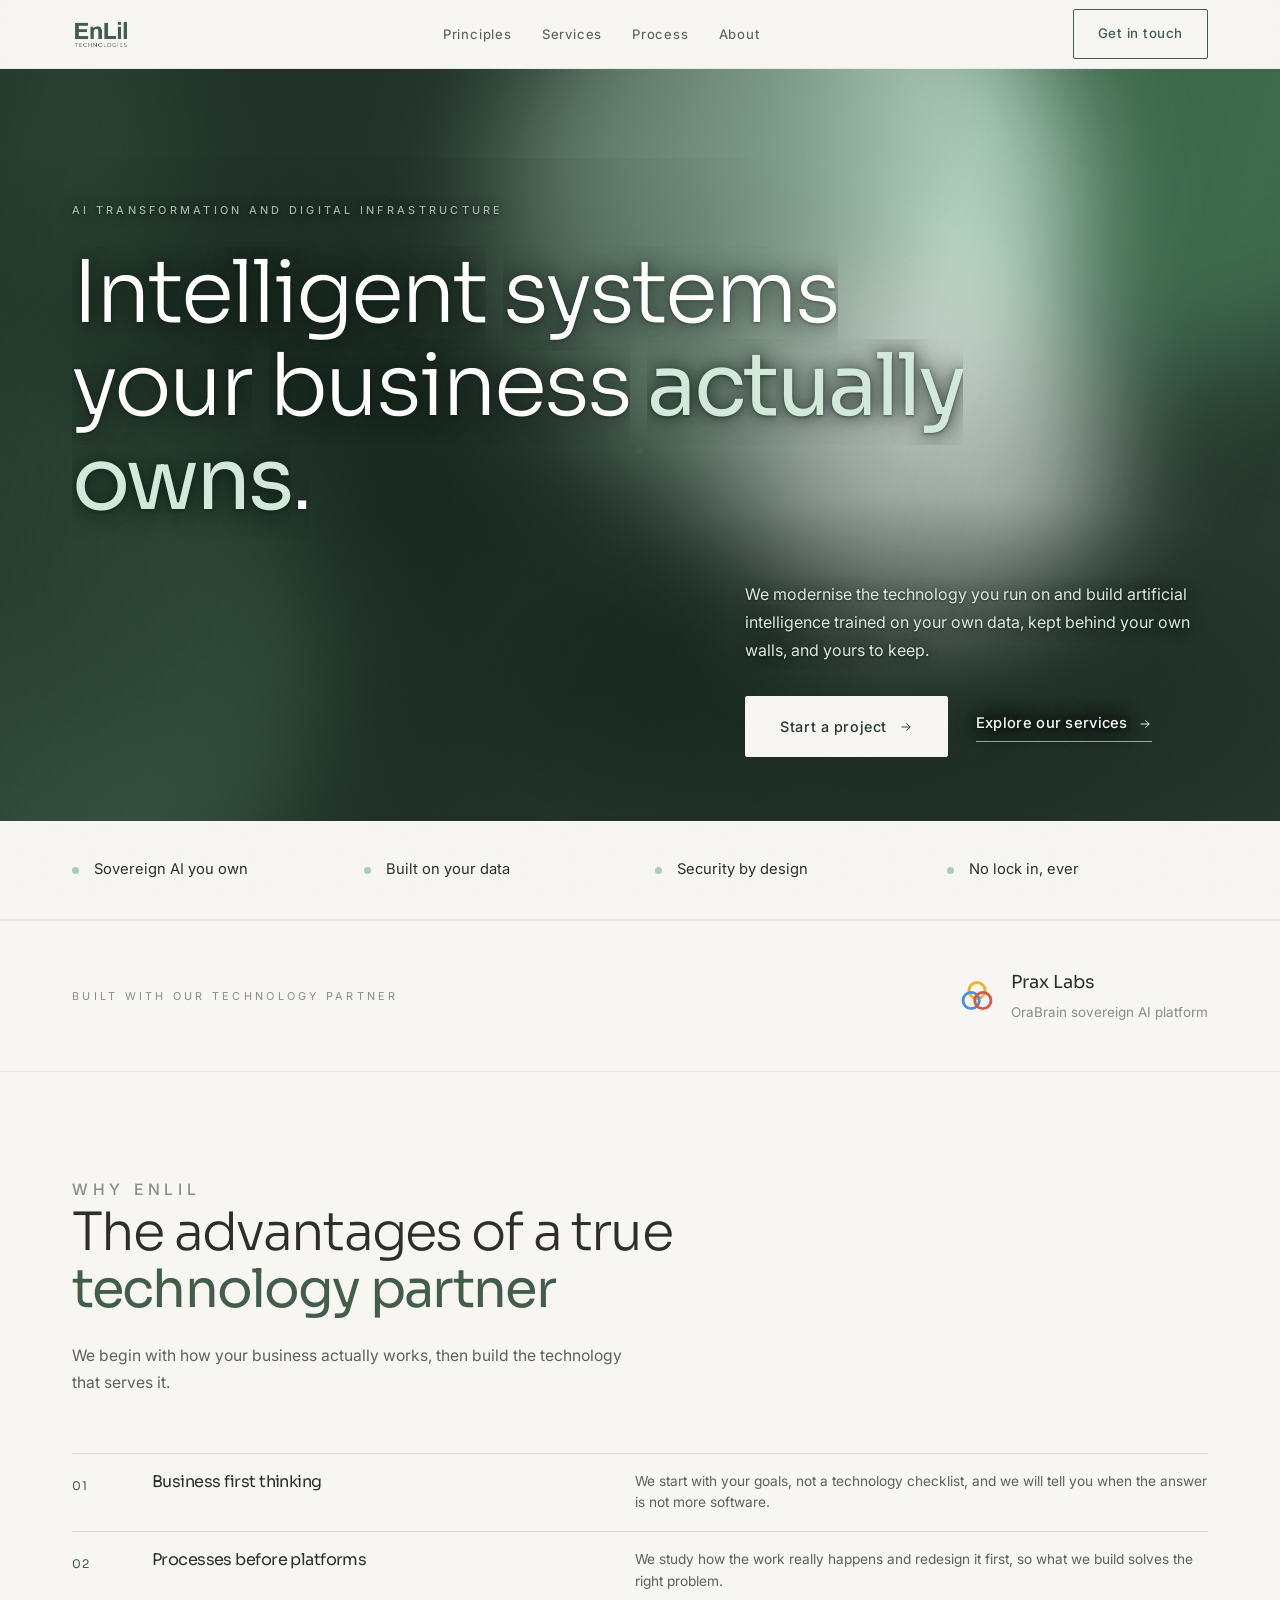
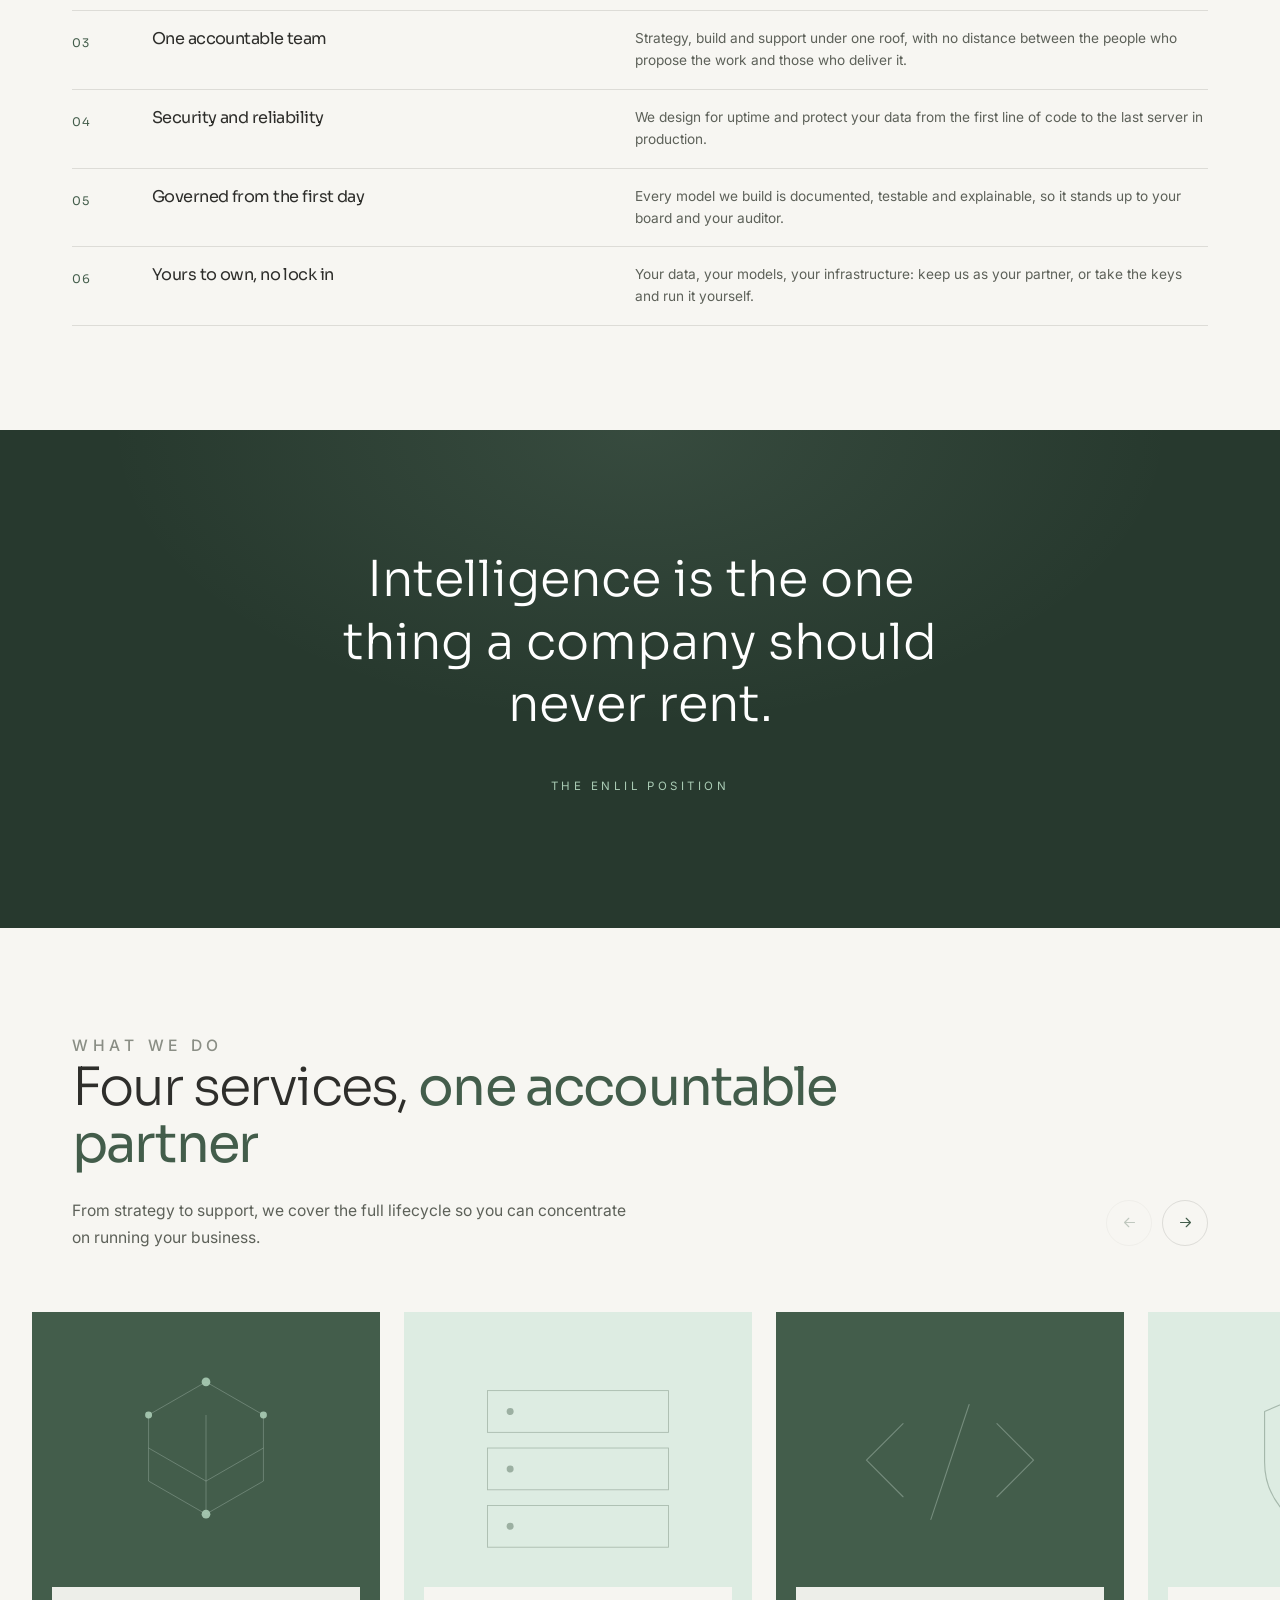
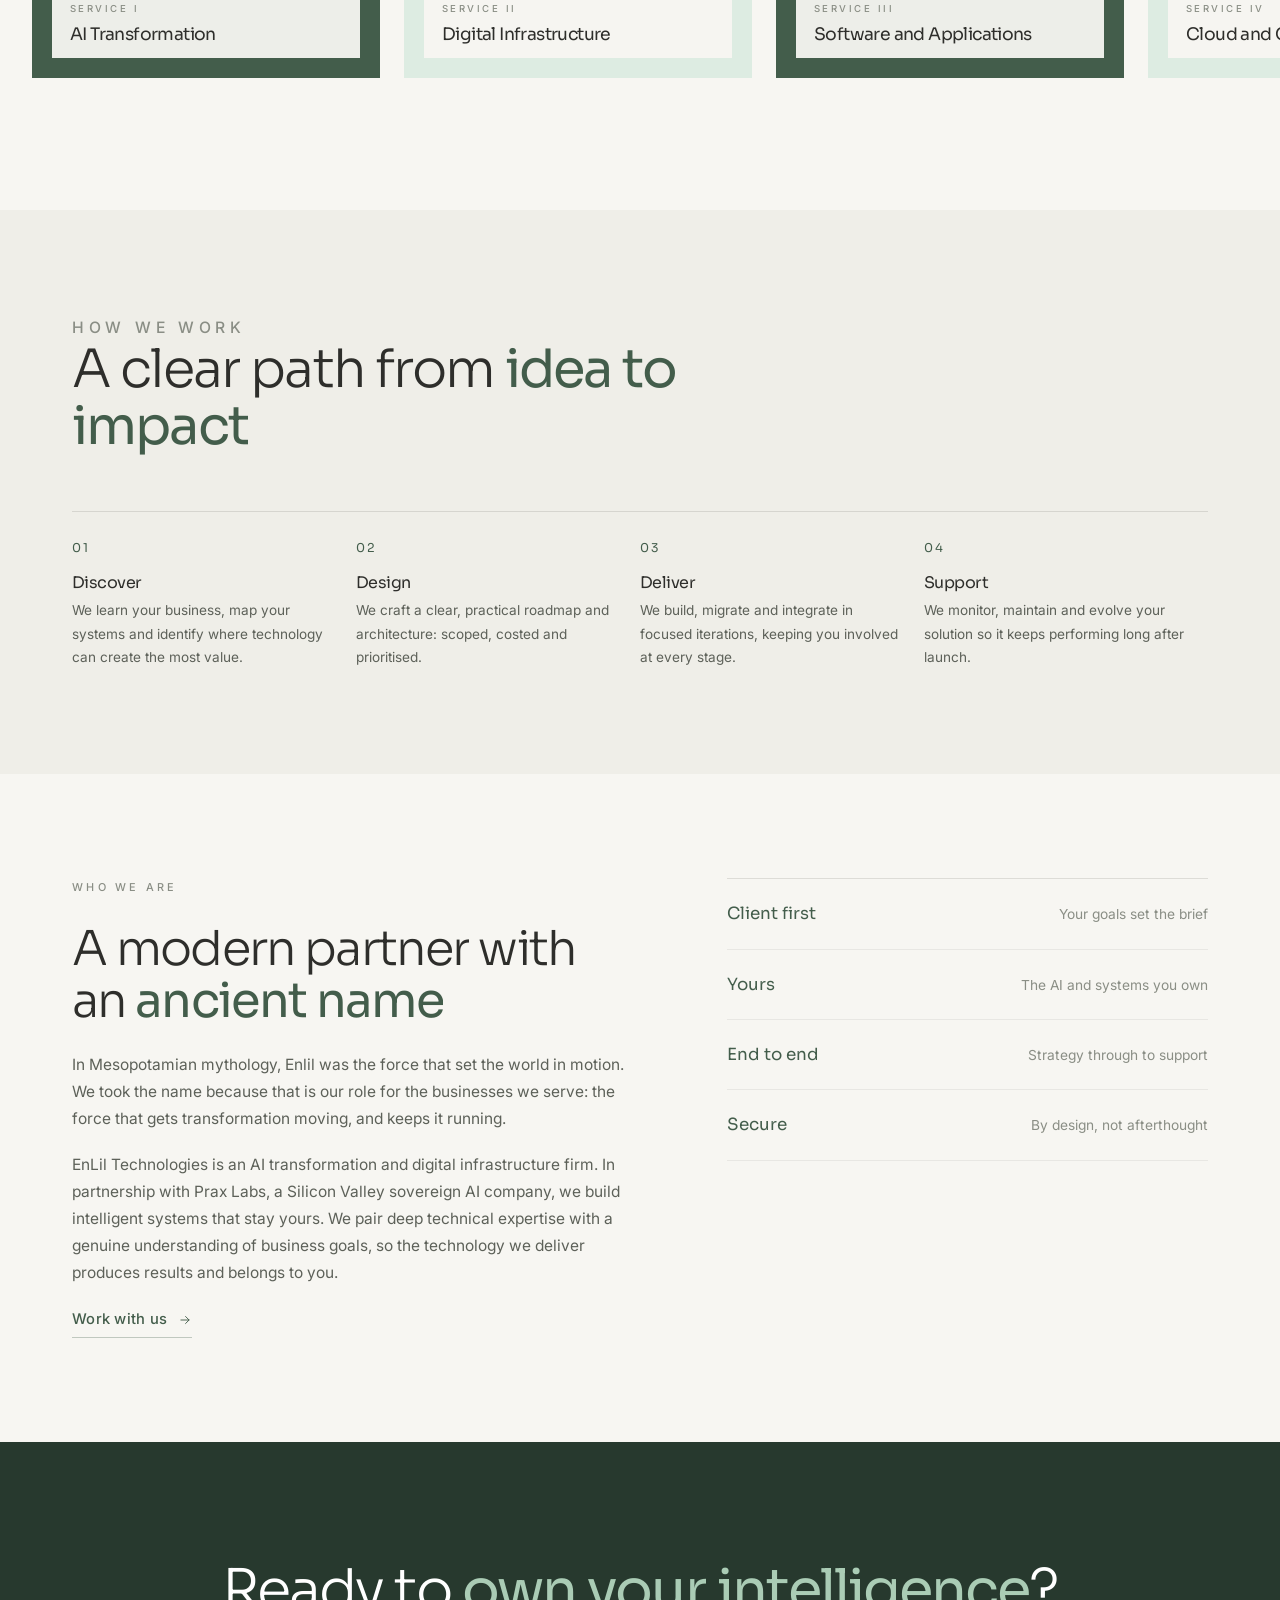
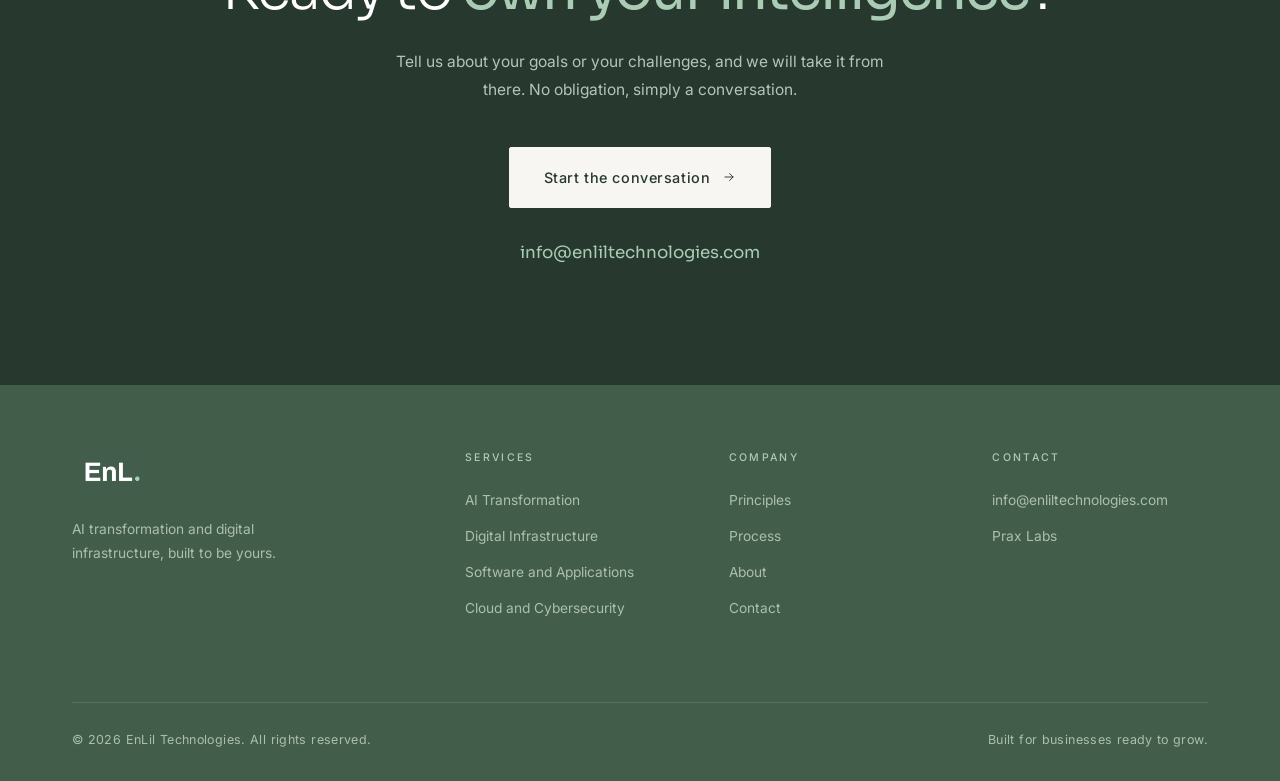
==== index.html @ 2002ba5b "Add contrast margin on the services link Co-Authored-By: Claude Opus 5 <noreply@anthropic.com>" ====
<!DOCTYPE html>
<html lang="en">
<head>
  <meta charset="UTF-8" />
  <meta name="viewport" content="width=device-width, initial-scale=1.0" />
  <title>EnLil Technologies · AI Transformation and Digital Infrastructure</title>
  <meta name="description" content="EnLil Technologies builds artificial intelligence that belongs to the business using it, trained on your own data and kept behind your own walls, together with the infrastructure and security beneath it. In partnership with Prax Labs." />
  <link rel="preconnect" href="https://fonts.googleapis.com" />
  <link rel="preconnect" href="https://fonts.gstatic.com" crossorigin />
  <link href="https://fonts.googleapis.com/css2?family=Sora:wght@200;300;400;500;600&family=Inter:wght@400;450;500&display=swap" rel="stylesheet" />
  <link rel="stylesheet" href="styles-v2.css?v=20261013o" />
  <link rel="icon" type="image/png" href="assets/favicon.png" />
</head>
<body>
<div class="progress" id="progress"></div>
<div class="cursor" id="cursor"></div>

<!-- ================= HEADER ================= -->
<header class="site-header" id="top">
  <div class="container nav-inner">
    <a href="#top" aria-label="EnLil Technologies home">
      <img class="brand-logo" src="assets/enlil-logo-primary.png" alt="EnLil Technologies" />
    </a>
    <nav class="main-nav" id="main-nav" aria-label="Primary">
      <a href="#principles">Principles</a>
      <a href="#services">Services</a>
      <a href="#process">Process</a>
      <a href="#about">About</a>
    </nav>
    <div class="nav-actions">
      <a href="#contact" class="btn btn-outline">Get in touch</a>
      <button class="nav-toggle" id="nav-toggle" aria-label="Toggle menu" aria-expanded="false">
        <span></span><span></span><span></span>
      </button>
    </div>
  </div>
</header>

<!-- ================= HERO ================= -->
<section class="hero">
  <div class="hero-canvas" aria-hidden="true"><i class="b1"></i><i class="b2"></i><i class="b3"></i><i class="b4"></i><i class="b5"></i></div>
  <div class="container">
    <p class="eyebrow reveal">AI Transformation and Digital Infrastructure</p>
    <h1 class="split">Intelligent systems your business <em>actually owns</em>.</h1>

    <div class="hero-grid reveal">
      <div></div>
      <div>
        <p class="hero-lead">
          We modernise the technology you run on and build artificial intelligence trained on your own
          data, kept behind your own walls, and yours to keep.
        </p>
        <div class="hero-actions">
          <a href="#contact" class="btn">
            Start a project
            <svg viewBox="0 0 24 24" fill="none" stroke="currentColor" stroke-width="1.6" stroke-linecap="round" stroke-linejoin="round"><path d="M5 12h14M13 6l6 6-6 6"/></svg>
          </a>
          <a href="#services" class="link">
            Explore our services
            <svg viewBox="0 0 24 24" fill="none" stroke="currentColor" stroke-width="1.6" stroke-linecap="round" stroke-linejoin="round"><path d="M5 12h14M13 6l6 6-6 6"/></svg>
          </a>
        </div>
      </div>
    </div>

  </div>
</section>

<section class="marks">
  <div class="container">
    <div class="marks-row reveal">
      <span>Sovereign AI you own</span>
      <span>Built on your data</span>
      <span>Security by design</span>
      <span>No lock in, ever</span>
    </div>
  </div>
</section>

<!-- ================= PARTNER ================= -->
<section class="partner-line">
  <div class="container">
    <span class="label">Built with our technology partner</span>
    <a class="partner-mark" href="https://prax-labs.com/" target="_blank" rel="noopener">
      <svg viewBox="0 0 40 40" fill="none" width="36" height="36" aria-hidden="true">
        <circle cx="20" cy="14" r="9" stroke="#f0b429" stroke-width="3.2"/>
        <circle cx="13.5" cy="25" r="9" stroke="#4a90e2" stroke-width="3.2"/>
        <circle cx="26.5" cy="25" r="9" stroke="#d65a4a" stroke-width="3.2"/>
      </svg>
      <span>
        <span class="name">Prax Labs</span><br />
        <span class="sub">OraBrain sovereign AI platform</span>
      </span>
    </a>
  </div>
</section>

<!-- ================= PRINCIPLES ================= -->
<section class="section" id="principles">
  <div class="container">
    <div class="section-head reveal">
      <p class="eyebrow">Why EnLil</p>
      <h2 class="split">The advantages of a true <em>technology partner</em></h2>
      <p>We begin with how your business actually works, then build the technology that serves it.</p>
    </div>

    <div class="ed-item reveal">
      <span class="ed-num">01</span>
      <h3>Business first thinking</h3>
      <p>We start with your goals, not a technology checklist, and we will tell you when the answer is not more software.</p>
    </div>
    <div class="ed-item reveal">
      <span class="ed-num">02</span>
      <h3>Processes before platforms</h3>
      <p>We study how the work really happens and redesign it first, so what we build solves the right problem.</p>
    </div>
    <div class="ed-item reveal">
      <span class="ed-num">03</span>
      <h3>One accountable team</h3>
      <p>Strategy, build and support under one roof, with no distance between the people who propose the work and those who deliver it.</p>
    </div>
    <div class="ed-item reveal">
      <span class="ed-num">04</span>
      <h3>Security and reliability</h3>
      <p>We design for uptime and protect your data from the first line of code to the last server in production.</p>
    </div>
    <div class="ed-item reveal">
      <span class="ed-num">05</span>
      <h3>Governed from the first day</h3>
      <p>Every model we build is documented, testable and explainable, so it stands up to your board and your auditor.</p>
    </div>
    <div class="ed-item reveal">
      <span class="ed-num">06</span>
      <h3>Yours to own, no lock in</h3>
      <p>Your data, your models, your infrastructure: keep us as your partner, or take the keys and run it yourself.</p>
    </div>
  </div>
</section>

<!-- ================= BAND ================= -->
<section class="band">
  <div class="container">
    <blockquote class="reveal split">Intelligence is the one thing a company should never rent.</blockquote>
    <p class="attrib reveal">The EnLil position</p>
  </div>
</section>

<!-- ================= SERVICES ================= -->
<section class="section" id="services">
  <div class="container">
    <div class="section-head svc-head reveal">
      <div>
        <p class="eyebrow">What we do</p>
        <h2 class="split">Four services, <em>one accountable partner</em></h2>
        <p>From strategy to support, we cover the full lifecycle so you can concentrate on running your business.</p>
      </div>
      <div class="rail-nav">
        <button class="rail-btn" id="railPrev" aria-label="Previous service">
          <svg viewBox="0 0 24 24" fill="none" stroke="currentColor" stroke-width="1.6" stroke-linecap="round" stroke-linejoin="round"><path d="M19 12H5M11 6l-6 6 6 6"/></svg>
        </button>
        <button class="rail-btn" id="railNext" aria-label="Next service">
          <svg viewBox="0 0 24 24" fill="none" stroke="currentColor" stroke-width="1.6" stroke-linecap="round" stroke-linejoin="round"><path d="M5 12h14M13 6l6 6-6 6"/></svg>
        </button>
      </div>
    </div>
  </div>

  <div class="svc-rail-wrap">
    <div class="svc-rail" id="svcRail">
      <article class="svc">
        <div class="svc-art"><svg viewBox="0 0 400 560" preserveAspectRatio="xMidYMid slice" aria-hidden="true">
            <g fill="none" stroke="rgba(221,236,226,0.3)" stroke-width="1">
              <path d="M200 150l66 38v76l-66 38-66-38v-76z"/><path d="M200 188v114M134 226l66 38 66-38"/>
            </g>
            <g fill="rgba(170,204,181,0.9)"><circle cx="200" cy="150" r="5"/><circle cx="266" cy="188" r="4"/>
            <circle cx="134" cy="188" r="4"/><circle cx="200" cy="302" r="5"/></g>
          </svg></div>
        <div class="svc-panel">
          <span class="svc-label">Service I</span>
          <h3>AI Transformation</h3>
          <div class="svc-more">
            <div>
              <p>A model trained on your own data, running under your control, that you own rather than rent.</p>
              <ul class="ticks">
            <li><svg viewBox="0 0 24 24" fill="none" stroke="currentColor" stroke-width="2.2" stroke-linecap="round" stroke-linejoin="round"><path d="M20 6L9 17l-5-5"/></svg> Sovereign AI trained on your own data</li>
            <li><svg viewBox="0 0 24 24" fill="none" stroke="currentColor" stroke-width="2.2" stroke-linecap="round" stroke-linejoin="round"><path d="M20 6L9 17l-5-5"/></svg> Intelligent automation and decision support</li>
            <li><svg viewBox="0 0 24 24" fill="none" stroke="currentColor" stroke-width="2.2" stroke-linecap="round" stroke-linejoin="round"><path d="M20 6L9 17l-5-5"/></svg> AI strategy and readiness assessment</li>
            <li><svg viewBox="0 0 24 24" fill="none" stroke="currentColor" stroke-width="2.2" stroke-linecap="round" stroke-linejoin="round"><path d="M20 6L9 17l-5-5"/></svg> Models and agents you own and control</li>
              </ul>
            </div>
          </div>
        </div>
      </article>

      <article class="svc">
        <div class="svc-art pale"><svg viewBox="0 0 400 560" preserveAspectRatio="xMidYMid slice" aria-hidden="true">
            <g fill="none" stroke="rgba(67,93,75,0.34)" stroke-width="1">
              <rect x="96" y="160" width="208" height="48"/><rect x="96" y="226" width="208" height="48"/>
              <rect x="96" y="292" width="208" height="48"/>
            </g>
            <g fill="rgba(67,93,75,0.42)"><circle cx="122" cy="184" r="4"/><circle cx="122" cy="250" r="4"/>
            <circle cx="122" cy="316" r="4"/></g>
          </svg></div>
        <div class="svc-panel">
          <span class="svc-label">Service II</span>
          <h3>Digital Infrastructure</h3>
          <div class="svc-more">
            <div>
              <p>The secure backbone your business runs on, built to connect, scale and stay yours.</p>
              <ul class="ticks">
            <li><svg viewBox="0 0 24 24" fill="none" stroke="currentColor" stroke-width="2.2" stroke-linecap="round" stroke-linejoin="round"><path d="M20 6L9 17l-5-5"/></svg> Cloud and network architecture</li>
            <li><svg viewBox="0 0 24 24" fill="none" stroke="currentColor" stroke-width="2.2" stroke-linecap="round" stroke-linejoin="round"><path d="M20 6L9 17l-5-5"/></svg> Data platforms and integration</li>
            <li><svg viewBox="0 0 24 24" fill="none" stroke="currentColor" stroke-width="2.2" stroke-linecap="round" stroke-linejoin="round"><path d="M20 6L9 17l-5-5"/></svg> Systems and workflow automation</li>
            <li><svg viewBox="0 0 24 24" fill="none" stroke="currentColor" stroke-width="2.2" stroke-linecap="round" stroke-linejoin="round"><path d="M20 6L9 17l-5-5"/></svg> Reliable, scalable foundations you own</li>
              </ul>
            </div>
          </div>
        </div>
      </article>

      <article class="svc">
        <div class="svc-art"><svg viewBox="0 0 400 560" preserveAspectRatio="xMidYMid slice" aria-hidden="true">
            <g fill="none" stroke="rgba(221,236,226,0.32)" stroke-width="1.3" stroke-linecap="round" stroke-linejoin="round">
              <path d="M146 198l-42 42 42 42M254 198l42 42-42 42M222 176l-44 132"/>
            </g>
          </svg></div>
        <div class="svc-panel">
          <span class="svc-label">Service III</span>
          <h3>Software and Applications</h3>
          <div class="svc-more">
            <div>
              <p>Web and mobile applications built for your exact workflow and the tools you already use.</p>
              <ul class="ticks">
            <li><svg viewBox="0 0 24 24" fill="none" stroke="currentColor" stroke-width="2.2" stroke-linecap="round" stroke-linejoin="round"><path d="M20 6L9 17l-5-5"/></svg> Web and mobile application development</li>
            <li><svg viewBox="0 0 24 24" fill="none" stroke="currentColor" stroke-width="2.2" stroke-linecap="round" stroke-linejoin="round"><path d="M20 6L9 17l-5-5"/></svg> API design and system integration</li>
            <li><svg viewBox="0 0 24 24" fill="none" stroke="currentColor" stroke-width="2.2" stroke-linecap="round" stroke-linejoin="round"><path d="M20 6L9 17l-5-5"/></svg> User experience design and prototyping</li>
            <li><svg viewBox="0 0 24 24" fill="none" stroke="currentColor" stroke-width="2.2" stroke-linecap="round" stroke-linejoin="round"><path d="M20 6L9 17l-5-5"/></svg> Ongoing product engineering</li>
              </ul>
            </div>
          </div>
        </div>
      </article>

      <article class="svc">
        <div class="svc-art pale"><svg viewBox="0 0 400 560" preserveAspectRatio="xMidYMid slice" aria-hidden="true">
            <g fill="none" stroke="rgba(67,93,75,0.36)" stroke-width="1.3" stroke-linecap="round" stroke-linejoin="round">
              <path d="M200 156l66 28v58c0 42-28 70-66 86-38-16-66-44-66-86v-58z"/><path d="M176 254l18 18 32-36"/>
            </g>
          </svg></div>
        <div class="svc-panel">
          <span class="svc-label">Service IV</span>
          <h3>Cloud and Cybersecurity</h3>
          <div class="svc-more">
            <div>
              <p>Resilient cloud with security built in from day one, protecting your data and your customers.</p>
              <ul class="ticks">
            <li><svg viewBox="0 0 24 24" fill="none" stroke="currentColor" stroke-width="2.2" stroke-linecap="round" stroke-linejoin="round"><path d="M20 6L9 17l-5-5"/></svg> Cloud security and architecture</li>
            <li><svg viewBox="0 0 24 24" fill="none" stroke="currentColor" stroke-width="2.2" stroke-linecap="round" stroke-linejoin="round"><path d="M20 6L9 17l-5-5"/></svg> Security audits and assessments</li>
            <li><svg viewBox="0 0 24 24" fill="none" stroke="currentColor" stroke-width="2.2" stroke-linecap="round" stroke-linejoin="round"><path d="M20 6L9 17l-5-5"/></svg> Identity and access management</li>
            <li><svg viewBox="0 0 24 24" fill="none" stroke="currentColor" stroke-width="2.2" stroke-linecap="round" stroke-linejoin="round"><path d="M20 6L9 17l-5-5"/></svg> Compliance, risk and threat response</li>
              </ul>
            </div>
          </div>
        </div>
      </article>
    </div>
  </div>
</section>

<!-- ================= PROCESS ================= -->
<section class="section section-bone" id="process">
  <div class="container">
    <div class="section-head reveal">
      <p class="eyebrow">How we work</p>
      <h2 class="split">A clear path from <em>idea to impact</em></h2>
    </div>
    <div class="steps">
      <div class="step reveal"><span class="n">01</span><h3>Discover</h3><p>We learn your business, map your systems and identify where technology can create the most value.</p></div>
      <div class="step reveal"><span class="n">02</span><h3>Design</h3><p>We craft a clear, practical roadmap and architecture: scoped, costed and prioritised.</p></div>
      <div class="step reveal"><span class="n">03</span><h3>Deliver</h3><p>We build, migrate and integrate in focused iterations, keeping you involved at every stage.</p></div>
      <div class="step reveal"><span class="n">04</span><h3>Support</h3><p>We monitor, maintain and evolve your solution so it keeps performing long after launch.</p></div>
    </div>
  </div>
</section>

<!-- ================= ABOUT ================= -->
<section class="section" id="about">
  <div class="container about">
    <div class="reveal">
      <p class="eyebrow">Who we are</p>
      <h2 class="split">A modern partner with an <em>ancient name</em></h2>
      <p>In Mesopotamian mythology, Enlil was the force that set the world in motion. We took the name because that is our role for the businesses we serve: the force that gets transformation moving, and keeps it running.</p>
      <p>EnLil Technologies is an AI transformation and digital infrastructure firm. In partnership with Prax Labs, a Silicon Valley sovereign AI company, we build intelligent systems that stay yours. We pair deep technical expertise with a genuine understanding of business goals, so the technology we deliver produces results and belongs to you.</p>
      <a href="#contact" class="link">
        Work with us
        <svg viewBox="0 0 24 24" fill="none" stroke="currentColor" stroke-width="1.6" stroke-linecap="round" stroke-linejoin="round"><path d="M5 12h14M13 6l6 6-6 6"/></svg>
      </a>
    </div>
    <div class="facts reveal">
      <div class="fact"><span class="fact-k">Client first</span><span class="fact-v">Your goals set the brief</span></div>
      <div class="fact"><span class="fact-k">Yours</span><span class="fact-v">The AI and systems you own</span></div>
      <div class="fact"><span class="fact-k">End to end</span><span class="fact-v">Strategy through to support</span></div>
      <div class="fact"><span class="fact-k">Secure</span><span class="fact-v">By design, not afterthought</span></div>
    </div>
  </div>
</section>

<!-- ================= CLOSING ================= -->
<section class="closing" id="contact">
  <div class="container">
    <h2 class="split">Ready to <em>own your intelligence</em>?</h2>
    <p>Tell us about your goals or your challenges, and we will take it from there. No obligation, simply a conversation.</p>
    <a href="#contact" class="btn btn-pale">
      Start the conversation
      <svg viewBox="0 0 24 24" fill="none" stroke="currentColor" stroke-width="1.6" stroke-linecap="round" stroke-linejoin="round"><path d="M5 12h14M13 6l6 6-6 6"/></svg>
    </a>
    <span class="mail">info@enliltechnologies.com</span>
  </div>
</section>

<!-- ================= FOOTER ================= -->
<footer class="site-footer">
  <div class="container">
    <div class="footer-grid">
      <div class="footer-brand">
        <img class="footer-logo" src="assets/enlil-stamp-dark.png" alt="EnLil Technologies" />
        <p>AI transformation and digital infrastructure, built to be yours.</p>
      </div>
      <div class="footer-col">
        <h4>Services</h4>
        <a href="#services">AI Transformation</a>
        <a href="#services">Digital Infrastructure</a>
        <a href="#services">Software and Applications</a>
        <a href="#services">Cloud and Cybersecurity</a>
      </div>
      <div class="footer-col">
        <h4>Company</h4>
        <a href="#principles">Principles</a>
        <a href="#process">Process</a>
        <a href="#about">About</a>
        <a href="#contact">Contact</a>
      </div>
      <div class="footer-col">
        <h4>Contact</h4>
        <a href="#contact">info@enliltechnologies.com</a>
        <a href="https://prax-labs.com/" target="_blank" rel="noopener">Prax Labs</a>
      </div>
    </div>
    <div class="footer-bottom">
      <span>&copy; <span id="year"></span> EnLil Technologies. All rights reserved.</span>
      <span>Built for businesses ready to grow.</span>
    </div>
  </div>
</footer>

<script>
(function () {
  var reduce = window.matchMedia('(prefers-reduced-motion: reduce)').matches;
  var fine = window.matchMedia('(hover: hover) and (pointer: fine)').matches;

  document.getElementById('year').textContent = new Date().getFullYear();

  var t = document.getElementById('nav-toggle'), n = document.getElementById('main-nav');
  t.addEventListener('click', function () {
    var o = n.classList.toggle('open');
    t.setAttribute('aria-expanded', o ? 'true' : 'false');
  });
  n.addEventListener('click', function (e) { if (e.target.tagName === 'A') n.classList.remove('open'); });

  /* split headings into masked words */
  function splitWords(el) {
    var frag = document.createDocumentFragment();
    (function walk(src, dst) {
      Array.prototype.slice.call(src.childNodes).forEach(function (ch) {
        if (ch.nodeType === 3) {
          ch.textContent.split(/(\s+)/).forEach(function (tok) {
            if (!tok) return;
            if (/^\s+$/.test(tok)) { dst.appendChild(document.createTextNode(' ')); return; }
            var outer = document.createElement('span'); outer.className = 'w';
            var inner = document.createElement('span'); inner.textContent = tok;
            outer.appendChild(inner); dst.appendChild(outer);
          });
        } else if (ch.nodeType === 1) {
          var clone = ch.cloneNode(false); dst.appendChild(clone); walk(ch, clone);
        }
      });
    })(el, frag);
    el.innerHTML = ''; el.appendChild(frag);
    Array.prototype.slice.call(el.querySelectorAll('.w > span')).forEach(function (sp, i) {
      sp.style.transitionDelay = (i * 55) + 'ms';
    });
  }
  if (!reduce) {
    Array.prototype.slice.call(document.querySelectorAll('.split')).forEach(splitWords);
  }

  /* reveal on scroll */
  var io = new IntersectionObserver(function (entries) {
    entries.forEach(function (e) {
      if (e.isIntersecting) { e.target.classList.add('in'); io.unobserve(e.target); }
    });
  }, { threshold: 0.1, rootMargin: '0px 0px -60px 0px' });

  Array.prototype.slice.call(document.querySelectorAll('.reveal, .split')).forEach(function (el, i) {
    if (el.classList.contains('reveal')) el.style.transitionDelay = Math.min(i % 4, 3) * 90 + 'ms';
    io.observe(el);
  });

  /* scroll progress, header state, parallax */
  var prog = document.getElementById('progress');
  var header = document.querySelector('.site-header');
  var arts = []; /* parallax retired: the hero canvas animates itself and the service cards zoom on hover */

  function parallax() {
    if (reduce) return;
    arts.forEach(function (svg) {
      var r = svg.parentNode.getBoundingClientRect();
      if (r.bottom < -100 || r.top > window.innerHeight + 100) return;
      var p = (r.top + r.height / 2 - window.innerHeight / 2) / window.innerHeight;
      svg.style.transform = 'translate3d(0,' + (p * -24).toFixed(2) + 'px,0)';
    });
  }
  var ticking = false;
  function onScroll() {
    if (ticking) return;
    ticking = true;
    requestAnimationFrame(function () {
      var h = document.documentElement.scrollHeight - window.innerHeight;
      if (prog) prog.style.width = (h > 0 ? (window.scrollY / h) * 100 : 0) + '%';
      if (header) header.classList.toggle('small', window.scrollY > 60);
      parallax();
      ticking = false;
    });
  }
  window.addEventListener('scroll', onScroll, { passive: true });
  window.addEventListener('resize', onScroll);
  onScroll();

  /* custom cursor and magnetic buttons */
  if (fine && !reduce) {
    var cur = document.getElementById('cursor');
    var cx = window.innerWidth / 2, cy = window.innerHeight / 2, tx = cx, ty = cy;
    document.addEventListener('mousemove', function (e) {
      tx = e.clientX; ty = e.clientY; cur.classList.remove('hidden');
    });
    document.addEventListener('mouseleave', function () { cur.classList.add('hidden'); });
    (function loop() {
      cx += (tx - cx) * 0.2; cy += (ty - cy) * 0.2;
      cur.style.transform = 'translate(' + cx.toFixed(1) + 'px,' + cy.toFixed(1) + 'px) translate(-50%,-50%)';
      requestAnimationFrame(loop);
    })();

    Array.prototype.slice.call(document.querySelectorAll('a, button, .ed-item, .svc, .ticks li, .rail-btn')).forEach(function (el) {
      el.addEventListener('mouseenter', function () {
        cur.classList.add('hover');
        cur.classList.toggle('dark', !!el.closest('.band, .closing, .site-footer'));
      });
      el.addEventListener('mouseleave', function () { cur.classList.remove('hover', 'dark'); });
    });

    Array.prototype.slice.call(document.querySelectorAll('.btn')).forEach(function (b) {
      b.addEventListener('mousemove', function (e) {
        var r = b.getBoundingClientRect();
        b.style.transform = 'translate(' + ((e.clientX - r.left - r.width / 2) * 0.16).toFixed(1) + 'px,' +
                            ((e.clientY - r.top - r.height / 2) * 0.26).toFixed(1) + 'px)';
      });
      b.addEventListener('mouseleave', function () { b.style.transform = ''; });
    });
  }

  /* services rail */
  var rail = document.getElementById('svcRail');
  if (rail) {
    var step = function () {
      var card = rail.querySelector('.svc');
      return card ? card.getBoundingClientRect().width + 24 : 420;
    };
    var prev = document.getElementById('railPrev'), next = document.getElementById('railNext');
    prev.addEventListener('click', function () { rail.scrollBy({ left: -step(), behavior: 'smooth' }); });
    next.addEventListener('click', function () { rail.scrollBy({ left: step(), behavior: 'smooth' }); });
    var sync = function () {
      prev.disabled = rail.scrollLeft < 8;
      next.disabled = rail.scrollLeft > rail.scrollWidth - rail.clientWidth - 8;
    };
    rail.addEventListener('scroll', sync, { passive: true });
    window.addEventListener('resize', sync);
    sync();
  }
})();
</script>
</body>
</html>
---- styles-v2.css ----
/* ============================================================
   EnLil Technologies — styles-v2.css
   Editorial redesign. Charcoal · Forest #435d4b · Sage #aaccb5 · Pale Sage #ddece2
   ============================================================ */

:root {
  --forest: #435d4b;
  --forest-deep: #27392e;
  --forest-mid: #354c3c;
  --sage: #aaccb5;
  --sage-pale: #ddece2;
  --ink: #2e2e2b;
  --body: #5d6159;
  --muted: #8a8e85;
  --line: rgba(46, 46, 43, 0.13);
  --line-soft: rgba(46, 46, 43, 0.07);
  --bone: #f7f6f2;
  --bone-deep: #efeee8;
  --white: #ffffff;
  --maxw: 1200px;
  --ease: cubic-bezier(0.16, 1, 0.3, 1);
}

* { box-sizing: border-box; }
html { scroll-behavior: smooth; scroll-padding-top: 100px; }

body {
  margin: 0;
  font-family: "Inter", system-ui, -apple-system, sans-serif;
  font-size: 0.97rem;
  line-height: 1.75;
  color: var(--body);
  background: var(--bone);
  -webkit-font-smoothing: antialiased;
  font-feature-settings: "kern" 1, "liga" 1;
}

/* faint paper grain */
body::before {
  content: ""; position: fixed; inset: 0; z-index: 1; pointer-events: none; opacity: 0.4;
  background-image: url("data:image/svg+xml,%3Csvg xmlns='http://www.w3.org/2000/svg' width='160' height='160'%3E%3Cfilter id='n'%3E%3CfeTurbulence type='fractalNoise' baseFrequency='0.85' numOctaves='3'/%3E%3C/filter%3E%3Crect width='160' height='160' filter='url(%23n)' opacity='0.035'/%3E%3C/svg%3E");
}

h1, h2, h3, .display {
  font-family: "Sora", system-ui, sans-serif;
    font-weight: 400;
  color: var(--ink);
  line-height: 1.08;
  letter-spacing: -0.035em;
  margin: 0 0 0.5em;
}
p { margin: 0 0 1.2em; }
a { text-decoration: none; color: inherit; }
img, svg { max-width: 100%; display: block; }

.container { width: 100%; max-width: var(--maxw); margin: 0 auto; padding: 0 32px; position: relative; z-index: 2; }
.narrow { max-width: 760px; }

.eyebrow {
  font-family: "Inter", sans-serif;
  text-transform: uppercase;
  letter-spacing: 0.3em;
  font-size: 0.68rem;
  font-weight: 500;
  color: var(--muted);
  margin: 0 0 26px;
}
.rule { height: 1px; background: var(--line); border: 0; margin: 0; }

/* ---------- Links and buttons ---------- */
.link {
  display: inline-flex; align-items: center; gap: 10px;
  font-size: 0.92rem; letter-spacing: 0.02em; color: var(--forest); font-weight: 500;
  padding-bottom: 4px; border-bottom: 1px solid rgba(67, 93, 75, 0.3);
  transition: border-color 0.4s var(--ease), gap 0.4s var(--ease);
}
.link:hover { border-color: var(--forest); gap: 16px; }
.link svg { width: 14px; height: 14px; }

.btn {
  display: inline-flex; align-items: center; justify-content: center; gap: 12px;
  padding: 17px 34px; font-size: 0.9rem; font-weight: 500; letter-spacing: 0.04em;
  border: 1px solid var(--forest); background: var(--forest); color: var(--white);
  border-radius: 2px; cursor: pointer;
  transition: background 0.4s var(--ease), color 0.4s var(--ease), gap 0.4s var(--ease);
}
.btn:hover { background: var(--forest-deep); border-color: var(--forest-deep); gap: 18px; }
.btn svg { width: 14px; height: 14px; }
.btn-outline { background: transparent; color: var(--forest); }
.btn-outline:hover { background: var(--forest); color: var(--white); }
.btn-pale { background: var(--bone); border-color: var(--bone); color: var(--forest-deep); }
.btn-pale:hover { background: var(--white); border-color: var(--white); color: var(--forest-deep); }

/* ---------- Header ---------- */
.site-header {
  position: sticky; top: 0; z-index: 70;
  background: rgba(247, 246, 242, 0.82);
  backdrop-filter: saturate(140%) blur(14px);
  border-bottom: 1px solid var(--line-soft);
}
.nav-inner { display: flex; align-items: center; justify-content: space-between; gap: 28px; height: 68px; }
.brand-logo { height: 31px; width: auto; }
.main-nav { display: flex; align-items: center; gap: 30px; }
.main-nav a {
  font-size: 0.82rem; letter-spacing: 0.06em; color: var(--body); font-weight: 450;
  position: relative; padding: 3px 0; transition: color 0.35s var(--ease);
}
.main-nav a::after {
  content: ""; position: absolute; left: 0; right: 100%; bottom: 0; height: 1px;
  background: var(--forest); transition: right 0.5s var(--ease);
}
.main-nav a:hover { color: var(--forest); }
.main-nav a:hover::after { right: 0; }
.nav-actions { display: flex; align-items: center; gap: 18px; }
.nav-actions .btn { padding: 12px 24px; font-size: 0.83rem; }
.nav-toggle { display: none; flex-direction: column; gap: 6px; background: none; border: 0; cursor: pointer; padding: 8px; }
.nav-toggle span { width: 26px; height: 1px; background: var(--ink); transition: 0.3s var(--ease); }

/* ---------- Hero ---------- */
.hero { padding: 132px 0 0; }
.hero h1 {
  font-size: clamp(2.9rem, 7vw, 5.4rem);
  font-weight: 300;
  max-width: 15ch;
  margin-bottom: 0;
}
.hero h1 em { font-style: normal; color: var(--forest); font-weight: 400; }
.hero-grid {
  display: grid; grid-template-columns: 1fr 0.78fr; gap: 80px; align-items: end;
  margin-top: 54px; padding-bottom: 64px;
}
.hero-lead { font-size: 1rem; color: var(--body); margin-bottom: 32px; }
.hero-actions { display: flex; flex-wrap: wrap; align-items: center; gap: 28px; }
.hero-marks { display: grid; grid-template-columns: repeat(4, 1fr); border-top: 1px solid var(--line); }
.hero-marks div { padding: 30px 26px 46px 0; border-right: 1px solid var(--line-soft); }
.hero-marks div:last-child { border-right: 0; }
.hero-marks .n { font-family: "Sora", system-ui, sans-serif; font-size: 0.78rem; color: var(--forest); letter-spacing: 0.1em; display: block; margin-bottom: 10px; }
.hero-marks .t { font-size: 0.9rem; color: var(--ink); line-height: 1.5; }

/* ---------- Sections ---------- */
.section { padding: 104px 0; }
.section-bone { background: var(--bone-deep); }
.section-head { max-width: 780px; margin-bottom: 56px; }
.section-head h2 { font-size: clamp(2rem, 4.2vw, 3.3rem); font-weight: 300; margin-bottom: 0.45em; }
.section-head h2 em { font-style: normal; color: var(--forest); font-weight: 400; }
.section-head p { font-size: 0.98rem; margin: 0; max-width: 560px; }

/* ---------- Partner line ---------- */
.partner-line { padding: 46px 0; border-top: 1px solid var(--line-soft); border-bottom: 1px solid var(--line-soft); }
.partner-line .container { display: flex; align-items: center; justify-content: space-between; gap: 30px; flex-wrap: wrap; }
.partner-line .label { font-size: 0.68rem; text-transform: uppercase; letter-spacing: 0.3em; color: var(--muted); }
.partner-mark { display: inline-flex; align-items: center; gap: 16px; }
.partner-mark .name { font-family: "Sora", system-ui, sans-serif; font-size: 1.12rem; color: var(--ink); }
.partner-mark .sub { font-size: 0.84rem; color: var(--muted); }

/* ---------- Editorial numbered list ---------- */
.ed-item {
  display: grid; grid-template-columns: 56px 1fr 1.25fr; gap: 24px;
  padding: 17px 0; border-top: 1px solid var(--line);
  transition: background 0.5s var(--ease);
}
.ed-item:last-child { border-bottom: 1px solid var(--line); }
.ed-num { font-family: "Sora", system-ui, sans-serif; font-size: 0.74rem; color: var(--forest); letter-spacing: 0.08em; padding-top: 5px; }
.ed-item h3 { font-size: 1.01rem; font-weight: 400; margin: 0; line-height: 1.35; }
.ed-item p { margin: 0; font-size: 0.855rem; line-height: 1.6; }

/* ---------- Service rows ---------- */
.srow { display: grid; grid-template-columns: 1fr 1fr; gap: 90px; align-items: center; padding: 104px 0; border-top: 1px solid var(--line); }
.srow:first-of-type { border-top: 0; }
.srow.reverse .srow-copy { order: 2; }
.srow.reverse .srow-art { order: 1; }
.srow .idx { font-family: "Sora", system-ui, sans-serif; font-size: 0.82rem; letter-spacing: 0.14em; color: var(--forest); display: block; margin-bottom: 22px; }
.srow h3 { font-size: clamp(1.7rem, 3vw, 2.5rem); font-weight: 300; margin-bottom: 0.5em; }
.srow p { margin-bottom: 30px; }
.ticks { list-style: none; padding: 0; margin: 0; }
.ticks li { padding: 11px 0; border-top: 1px solid var(--line-soft); font-size: 0.89rem; color: var(--ink); }
.ticks li:last-child { border-bottom: 1px solid var(--line-soft); }
.srow-art { aspect-ratio: 5 / 4; position: relative; overflow: hidden; background: var(--forest); }
.srow-art.pale { background: var(--sage-pale); }
.srow-art svg { position: absolute; inset: 0; width: 100%; height: 100%; }

/* ---------- Statement band ---------- */
.band { background: var(--forest-deep); color: var(--sage-pale); padding: 118px 0; text-align: center; position: relative; overflow: hidden; }
.band::after {
  content: ""; position: absolute; inset: 0;
  background: radial-gradient(760px 420px at 50% 0%, rgba(170, 204, 181, 0.12), transparent 70%);
}
.band .container { position: relative; z-index: 2; }
.band blockquote {
  font-family: "Sora", system-ui, sans-serif; font-weight: 300; font-style: normal;
  font-size: clamp(1.75rem, 4.2vw, 3.1rem); line-height: 1.26; color: var(--white);
  margin: 0 auto; max-width: 17ch;
}
.band .attrib { margin-top: 40px; font-size: 0.72rem; letter-spacing: 0.3em; text-transform: uppercase; color: var(--sage); }

/* ---------- Steps ---------- */
.steps { display: grid; grid-template-columns: repeat(4, 1fr); gap: 0; }
.step { padding: 26px 24px 0 0; border-top: 1px solid var(--line); }
.step .n { font-family: "Sora", system-ui, sans-serif; font-size: 0.76rem; letter-spacing: 0.14em; color: var(--forest); display: block; margin-bottom: 14px; }
.step h3 { font-size: 1rem; font-weight: 400; margin-bottom: 0.5em; }
.step p { font-size: 0.85rem; margin: 0; }

/* ---------- About ---------- */
.about { display: grid; grid-template-columns: 1fr 0.85fr; gap: 90px; align-items: start; }
.about h2 { font-size: clamp(2rem, 4vw, 3rem); font-weight: 300; }
.about h2 em { font-style: normal; color: var(--forest); font-weight: 400; }
.facts { border-top: 1px solid var(--line); }
.fact { padding: 20px 0; border-bottom: 1px solid var(--line-soft); display: flex; justify-content: space-between; align-items: baseline; gap: 20px; }
.fact-k { font-family: "Sora", system-ui, sans-serif; font-size: 1.05rem; color: var(--forest); }
.fact-v { font-size: 0.86rem; color: var(--muted); text-align: right; }

/* ---------- Closing ---------- */
.closing { background: var(--forest-deep); color: var(--sage-pale); padding: 118px 0; text-align: center; }
.closing h2 { color: var(--white); font-size: clamp(2.1rem, 4.6vw, 3.5rem); font-weight: 300; margin-bottom: 0.5em; }
.closing h2 em { font-style: normal; color: var(--sage); font-weight: 400; }
.closing p { max-width: 520px; margin: 0 auto 44px; color: rgba(221, 236, 226, 0.78); }
.closing .mail { display: block; margin-top: 30px; font-family: "Sora", system-ui, sans-serif; font-size: 1.05rem; color: var(--sage); }

/* ---------- Footer ---------- */
.site-footer { background: var(--forest); color: rgba(221, 236, 226, 0.68); padding: 64px 0 30px; font-size: 0.86rem; }
.footer-grid { display: grid; grid-template-columns: 1.6fr 1fr 1fr 1fr; gap: 48px; }
.footer-logo { height: 46px; width: auto; margin-bottom: 22px; }
.footer-brand p { max-width: 250px; margin: 0; }
.footer-col h4 { font-family: "Inter", sans-serif; text-transform: uppercase; letter-spacing: 0.22em; font-size: 0.66rem; font-weight: 500; color: var(--sage); margin: 0 0 20px; }
.footer-col a { display: block; margin-bottom: 12px; transition: color 0.35s var(--ease); }
.footer-col a:hover { color: var(--white); }
.footer-bottom { margin-top: 70px; padding-top: 26px; border-top: 1px solid rgba(221, 236, 226, 0.14); display: flex; flex-wrap: wrap; justify-content: space-between; gap: 12px; font-size: 0.78rem; letter-spacing: 0.03em; }

/* ---------- Reveal ---------- */
.reveal { opacity: 0; transform: translateY(26px); transition: opacity 1.1s var(--ease), transform 1.1s var(--ease); }
.reveal.in { opacity: 1; transform: none; }

/* ---------- Responsive ---------- */
@media (max-width: 1000px) {
  .hero-grid { grid-template-columns: 1fr; gap: 40px; align-items: start; }
  .hero h1 { max-width: 100%; }
  .srow { grid-template-columns: 1fr; gap: 44px; padding: 72px 0; }
  .srow.reverse .srow-copy, .srow.reverse .srow-art { order: 0; }
  .about { grid-template-columns: 1fr; gap: 50px; }
  .steps { grid-template-columns: repeat(2, 1fr); }
  .ed-item { grid-template-columns: 52px 1fr; gap: 6px 22px; }
  .ed-item p { grid-column: 2; }
  .hero-marks { grid-template-columns: repeat(2, 1fr); }
  .hero-marks div { padding-bottom: 30px; }
  .footer-grid { grid-template-columns: 1fr 1fr; }
}
@media (max-width: 720px) {
  .container { padding: 0 22px; }
  .main-nav {
    position: absolute; top: 92px; left: 0; right: 0; display: none;
    flex-direction: column; align-items: flex-start; gap: 0;
    background: var(--bone); border-bottom: 1px solid var(--line); padding: 12px 22px 22px;
  }
  .main-nav.open { display: flex; }
  .main-nav a { padding: 13px 0; width: 100%; }
  .nav-toggle { display: flex; }
  .nav-inner { height: 58px; }
  .brand-logo { height: 27px; }
  .hero { padding-top: 78px; }
  .section { padding: 84px 0; }
  .band, .closing { padding: 96px 0; }
  .steps, .footer-grid { grid-template-columns: 1fr; }
  .nav-actions .btn { padding: 10px 18px; font-size: 0.8rem; }
}

/* ============================================================
   Motion and interaction
   ============================================================ */

/* scroll progress */
.progress { position: fixed; top: 0; left: 0; height: 2px; width: 0; background: var(--forest); z-index: 200; }

/* custom cursor */
.cursor {
  position: fixed; top: 0; left: 0; width: 8px; height: 8px; border-radius: 50%;
  background: var(--forest); pointer-events: none; z-index: 300;
  transform: translate(-50%, -50%);
  transition: width 0.45s var(--ease), height 0.45s var(--ease), background 0.45s var(--ease), opacity 0.3s;
}
.cursor.hover { width: 64px; height: 64px; background: rgba(67, 93, 75, 0.14); }
.cursor.dark { background: rgba(221, 236, 226, 0.22); }
.cursor.hidden { opacity: 0; }
@media (hover: none), (pointer: coarse) { .cursor, .progress { display: none; } }

/* masked word reveal */
.w { display: inline-block; overflow: hidden; vertical-align: top; padding-bottom: 0.14em; margin-bottom: -0.14em; }
.w > span { display: inline-block; transform: translateY(115%); transition: transform 1.05s var(--ease); }
.split.in .w > span { transform: none; }

/* masked block reveal */
.mask { display: block; overflow: hidden; }
.mask > span { display: block; transform: translateY(105%); opacity: 0; transition: transform 1.05s var(--ease), opacity 1.05s var(--ease); }
.mask.in > span { transform: none; opacity: 1; }

/* header shrink */
.site-header { transition: box-shadow 0.5s var(--ease), background 0.5s var(--ease); }
.site-header .nav-inner { transition: height 0.5s var(--ease); }
.site-header.small .nav-inner { height: 56px; }
.site-header.small { box-shadow: 0 1px 0 var(--line); }

/* button sweep */
.btn {
  background-image: linear-gradient(var(--forest-deep), var(--forest-deep));
  background-repeat: no-repeat; background-position: 50% 100%; background-size: 100% 0%;
  transition: background-size 0.55s var(--ease), color 0.4s var(--ease), border-color 0.4s var(--ease), gap 0.4s var(--ease), transform 0.25s var(--ease);
}
.btn:hover { background-size: 100% 100%; }
.btn-outline { background-image: linear-gradient(var(--forest), var(--forest)); }
.btn-pale { background-image: linear-gradient(var(--white), var(--white)); }

/* editorial row hover */
.ed-item { position: relative; }
.ed-item::before {
  content: ""; position: absolute; top: 0; bottom: 0; left: -28px; right: -28px;
  background: rgba(170, 204, 181, 0.13); opacity: 0; pointer-events: none;
  transition: opacity 0.55s var(--ease);
}
.ed-item:hover::before { opacity: 1; }
.ed-item h3, .ed-item .ed-num { transition: transform 0.55s var(--ease), color 0.4s var(--ease); }
.ed-item:hover h3 { transform: translateX(12px); }
.ed-item:hover .ed-num { transform: translateX(6px); }

/* service art: wipe in, parallax, hover scale */
.srow-art::after {
  content: ""; position: absolute; inset: 0; z-index: 3; background: var(--bone);
  transform: translateY(0); transition: transform 1.15s var(--ease);
}
.srow.in .srow-art::after, .srow-art.in::after { transform: translateY(-101%); }
.srow-art svg { transition: transform 1.1s var(--ease); will-change: transform; }
.srow-art:hover svg { transform: scale(1.07); }

/* tick rows */
.ticks li { transition: padding-left 0.45s var(--ease), color 0.45s var(--ease); }
.ticks li:hover { padding-left: 14px; color: var(--forest); }

/* step hover */
.step { transition: border-color 0.5s var(--ease); }
.step h3 { transition: color 0.45s var(--ease); }
.step:hover { border-color: var(--forest); }
.step:hover h3 { color: var(--forest); }

/* fact rows */
.fact { transition: padding-left 0.45s var(--ease); }
.fact:hover { padding-left: 10px; }

/* partner mark */
.partner-mark svg { transition: transform 0.7s var(--ease); }
.partner-mark:hover svg { transform: rotate(120deg); }

@media (prefers-reduced-motion: reduce) {
  * { animation: none !important; transition-duration: 0.01ms !important; }
  .w > span, .mask > span { transform: none !important; opacity: 1 !important; }
  .srow-art::after { display: none !important; }
  .cursor { display: none; }
}

/* ============================================================
   Animated gradient hero (matches the LinkedIn banner)
   ============================================================ */
.hero { position: relative; overflow: hidden; background: var(--forest-deep); }
.hero::before { display: none; }

.hero-canvas { position: absolute; inset: -26%; z-index: 0; filter: blur(58px); pointer-events: none; animation: canvasTurn 72s linear infinite; }
@keyframes canvasTurn { from { transform: rotate(0deg); } to { transform: rotate(360deg); } }
.hero-canvas i {
  position: absolute; display: block; border-radius: 50%;
  mix-blend-mode: screen; will-change: transform;
}
.hero-canvas .b1 { width: 54vw; height: 54vw; left: -10%; top: -6%;  background: #5c8f6c; animation: drift1 16s cubic-bezier(0.45, 0, 0.55, 1) infinite alternate; }
.hero-canvas .b2 { width: 46vw; height: 46vw; left: 42%;  top: 4%;   background: #aaccb5; animation: drift2 20s cubic-bezier(0.45, 0, 0.55, 1) infinite alternate; }
.hero-canvas .b3 { width: 42vw; height: 42vw; left: 6%;   top: 44%;  background: #7fb892; animation: drift3 14s cubic-bezier(0.45, 0, 0.55, 1) infinite alternate; }
.hero-canvas .b4 { width: 30vw; height: 30vw; left: 54%;  top: 34%;  background: #e8f3ec; opacity: 0.75; animation: drift4 17s cubic-bezier(0.45, 0, 0.55, 1) infinite alternate; }
.hero-canvas .b5 { width: 50vw; height: 50vw; left: 60%;  top: -12%; background: #3f6b4e; animation: drift5 21s cubic-bezier(0.45, 0, 0.55, 1) infinite alternate; }

@keyframes drift1 {
  0%   { transform: translate3d(-18%, -14%, 0) scale(1.00) rotate(0deg); }
  50%  { transform: translate3d(20%, 14%, 0)   scale(1.26) rotate(16deg); }
  100% { transform: translate3d(56%, 38%, 0)   scale(1.06) rotate(32deg); }
}
@keyframes drift2 {
  0%   { transform: translate3d(18%, -10%, 0) scale(1.18) rotate(0deg);   opacity: 0.82; }
  50%  { transform: translate3d(-16%, 20%, 0) scale(0.90) rotate(-16deg); opacity: 1; }
  100% { transform: translate3d(-52%, 42%, 0) scale(1.22) rotate(-36deg); opacity: 0.8; }
}
@keyframes drift3 {
  0%   { transform: translate3d(-12%, 16%, 0) scale(0.86) rotate(0deg); }
  50%  { transform: translate3d(22%, -14%, 0) scale(1.24) rotate(20deg); }
  100% { transform: translate3d(60%, -46%, 0) scale(1.44) rotate(40deg); }
}
@keyframes drift4 {
  0%   { transform: translate3d(20%, 18%, 0)   scale(0.88); opacity: 0.58; }
  50%  { transform: translate3d(-14%, -4%, 0)  scale(1.24); opacity: 0.88; }
  100% { transform: translate3d(-58%, -40%, 0) scale(1.52); opacity: 0.6; }
}
@keyframes drift5 {
  0%   { transform: translate3d(12%, -14%, 0) scale(1.12) rotate(0deg); }
  50%  { transform: translate3d(-12%, 16%, 0) scale(0.96) rotate(-12deg); }
  100% { transform: translate3d(-46%, 48%, 0) scale(0.78) rotate(-28deg); }
}

/* hero type on the dark canvas */
.hero .eyebrow { color: rgba(221, 236, 226, 0.72); }
.hero h1 { color: var(--white); }
.hero h1 em { color: var(--sage); }
.hero-lead { color: rgba(221, 236, 226, 0.84); }
.hero .btn { background-color: var(--bone); border-color: var(--bone); color: var(--forest-deep); background-image: linear-gradient(var(--white), var(--white)); }
.hero .link { color: var(--sage); border-bottom-color: rgba(170, 204, 181, 0.4); }
.hero .link:hover { border-bottom-color: var(--sage); }
.hero-marks { border-top-color: rgba(221, 236, 226, 0.22); }
.hero-marks div { border-right-color: rgba(221, 236, 226, 0.14); }
.hero-marks .n { color: var(--sage); }
.hero-marks .t { color: rgba(255, 255, 255, 0.9); }

@media (prefers-reduced-motion: reduce) {
  .hero-canvas i { animation: none !important; }
}

/* legibility scrim so type holds against the brightest part of the gradient */
.hero::after {
  content: ""; position: absolute; inset: 0; z-index: 1; pointer-events: none;
  background: linear-gradient(104deg,
    rgba(31, 48, 38, 0.88) 0%,
    rgba(31, 48, 38, 0.60) 36%,
    rgba(31, 48, 38, 0.10) 68%,
    rgba(31, 48, 38, 0) 94%);
}
/* the gradient drifts under the copy, so the copy carries its own shade */
.hero .container { z-index: 3; isolation: isolate; }
.hero .container::before {
  content: ""; position: absolute; z-index: -1; pointer-events: none;
  left: -9%; right: -7%; top: -7%; bottom: -5%;
  background:
    radial-gradient(44% 38% at 72% 78%,
      rgba(15, 28, 21, 0.44) 0%,
      rgba(15, 28, 21, 0.26) 48%,
      rgba(15, 28, 21, 0) 78%),
    radial-gradient(66% 74% at 32% 52%,
      rgba(15, 28, 21, 0.40) 0%,
      rgba(15, 28, 21, 0.26) 42%,
      rgba(15, 28, 21, 0.09) 66%,
      rgba(15, 28, 21, 0) 84%);
}
.hero .eyebrow { text-shadow: 0 1px 2px rgba(13, 25, 19, 0.6), 0 0 12px rgba(13, 25, 19, 0.6); }
.hero h1 { text-shadow: 0 1px 3px rgba(13, 25, 19, 0.42), 0 0 18px rgba(13, 25, 19, 0.6), 0 2px 34px rgba(13, 25, 19, 0.45); }
.hero-lead { color: rgba(234, 244, 238, 0.94); text-shadow: 0 1px 2px rgba(13, 25, 19, 0.6), 0 0 14px rgba(13, 25, 19, 0.65); }
.hero .link { color: #f7fbf9; text-shadow: 0 1px 1px rgba(13, 25, 19, 0.95), 0 0 5px rgba(13, 25, 19, 0.95), 0 0 11px rgba(13, 25, 19, 0.88), 0 0 22px rgba(13, 25, 19, 0.7); border-bottom-color: rgba(247, 251, 249, 0.6); }
.hero .link:hover { border-bottom-color: #f4f9f6; }
.hero h1 em { color: #d2e8da; text-shadow: 0 1px 3px rgba(13, 25, 19, 0.5), 0 0 16px rgba(13, 25, 19, 0.72), 0 2px 32px rgba(13, 25, 19, 0.5); }


/* four marks, moved off the gradient onto the light band */
.marks { background: var(--bone); padding: 36px 0; border-bottom: 1px solid var(--line-soft); }
.marks-row { display: grid; grid-template-columns: repeat(4, 1fr); gap: 30px; }
.marks-row span { position: relative; padding-left: 22px; font-size: 0.92rem; color: var(--ink); }
.marks-row span::before {
  content: ""; position: absolute; left: 0; top: 0.64em;
  width: 7px; height: 7px; border-radius: 50%; background: var(--sage);
}
@media (max-width: 860px) { .marks-row { grid-template-columns: repeat(2, 1fr); gap: 18px 24px; } }
@media (max-width: 520px) { .marks-row { grid-template-columns: 1fr; } }
@media (prefers-reduced-motion: reduce) { .hero-canvas { animation: none !important; } }

/* ============================================================
   Phone: compact, less scrolling between the reader and the content
   ============================================================ */
@media (max-width: 760px) {
  body { font-size: 1rem; line-height: 1.7; }

  /* hero */
  .hero { padding-top: 44px; }
  .hero h1 { font-size: clamp(2.1rem, 9vw, 2.9rem); }
  .hero-grid { margin-top: 26px; padding-bottom: 36px; gap: 26px; }
  .hero-grid > div:first-child { display: none; }
  .hero-lead { margin-bottom: 24px; }
  .hero-actions { gap: 18px; }

  /* bands between sections */
  .marks { padding: 22px 0; }
  .marks-row { grid-template-columns: repeat(2, 1fr); gap: 12px 18px; }
  .partner-line { padding: 26px 0; }
  .partner-line .container { gap: 16px; }

  /* sections */
  .section { padding: 52px 0; }
  .section-head { margin-bottom: 30px; }
  .section-head h2 { font-size: clamp(1.6rem, 6.4vw, 2rem); }
  .section-head p { font-size: 0.97rem; }

  /* principles */
  .ed-item { padding: 16px 0; gap: 4px 16px; grid-template-columns: 34px 1fr; }
  .ed-item h3 { font-size: 1.02rem; }
  .ed-item p { font-size: 0.88rem; line-height: 1.55; }
  .ed-item::before { left: -22px; right: -22px; }

  /* services */
  .srow { padding: 38px 0; gap: 22px; }
  .srow h3 { font-size: 1.45rem; }
  .srow p { margin-bottom: 18px; font-size: 0.97rem; }
  .srow-art { aspect-ratio: auto; height: 120px; }
  .ticks li { padding: 10px 0; font-size: 0.93rem; }

  /* statement and closing */
  .band, .closing { padding: 58px 0; }
  .band blockquote { font-size: clamp(1.4rem, 6.6vw, 1.9rem); max-width: 20ch; }
  .band .attrib { margin-top: 24px; }
  .closing p { margin-bottom: 30px; }
  .closing .mail { margin-top: 24px; font-size: 1.05rem; }

  /* process: two across rather than a single stack */
  .steps { grid-template-columns: repeat(2, 1fr); gap: 0 20px; }
  .step { padding: 26px 0 0; }
  .step h3 { font-size: 1.1rem; }
  .step p { font-size: 0.9rem; }

  /* about */
  .about { gap: 30px; }
  .fact { padding: 17px 0; }

  /* footer */
  .site-footer { padding: 48px 0 24px; }
  .footer-grid { grid-template-columns: 1fr 1fr; gap: 26px; }
  .footer-brand { grid-column: 1 / -1; }
  .footer-col h4 { margin-bottom: 14px; }
  .footer-col a { margin-bottom: 9px; }
  .footer-bottom { margin-top: 34px; padding-top: 18px; }
}

@media (max-width: 380px) {
  .marks-row { grid-template-columns: 1fr; }
  .steps { grid-template-columns: 1fr; }
}


/* ============================================================
   Services rail: horizontal cards, panel expands on hover
   ============================================================ */
.svc-head { display: flex; align-items: flex-end; justify-content: space-between; gap: 40px; max-width: none; }
.svc-head > div:first-child { max-width: 780px; }
.rail-nav { display: flex; gap: 10px; flex: none; padding-bottom: 6px; }
.rail-btn {
  width: 46px; height: 46px; border-radius: 50%; border: 1px solid var(--line);
  background: transparent; color: var(--forest); cursor: pointer;
  display: grid; place-items: center;
  transition: background 0.4s var(--ease), color 0.4s var(--ease), border-color 0.4s var(--ease), opacity 0.3s;
}
.rail-btn svg { width: 17px; height: 17px; }
.rail-btn:hover:not(:disabled) { background: var(--forest); border-color: var(--forest); color: var(--white); }
.rail-btn:disabled { opacity: 0.3; cursor: default; }

.svc-rail-wrap { margin-top: 40px; }
.svc-rail {
  display: flex; gap: 24px; overflow-x: auto; scroll-snap-type: x mandatory;
  padding: 4px 32px 28px; scrollbar-width: none; -webkit-overflow-scrolling: touch;
}
.svc-rail::-webkit-scrollbar { display: none; }
.svc-rail::after { content: ""; flex: 0 0 8px; }

.svc {
  position: relative; flex: 0 0 348px; height: 366px; overflow: hidden;
  scroll-snap-align: center; background: var(--forest); isolation: isolate;
}
.svc-art { position: absolute; inset: 0; background: var(--forest); }
.svc-art.pale { background: var(--sage-pale); }
.svc-art svg { position: absolute; inset: 0; width: 100%; height: 100%; transition: transform 1.2s var(--ease); }
.svc:hover .svc-art svg { transform: scale(1.08); }

.svc-panel {
  position: absolute; left: 20px; right: 20px; bottom: 20px; z-index: 2;
  background: rgba(247, 246, 242, 0.95);
  -webkit-backdrop-filter: blur(10px); backdrop-filter: blur(10px);
  padding: 14px 18px; transition: transform 0.7s var(--ease);
}
.svc-label {
  display: block; text-transform: uppercase; letter-spacing: 0.26em;
  font-size: 0.6rem; font-weight: 500; color: var(--muted); margin-bottom: 7px;
}
.svc-panel h3 { font-size: 1.08rem; font-weight: 400; margin: 0; color: var(--ink); }
.svc-more {
  display: grid; grid-template-rows: 0fr; opacity: 0;
  transition: grid-template-rows 0.7s var(--ease), opacity 0.5s var(--ease);
}
.svc-more > div { overflow: hidden; }
.svc:hover .svc-more, .svc:focus-within .svc-more { grid-template-rows: 1fr; opacity: 1; }
.svc-more p { margin: 10px 0 0; font-size: 0.84rem; line-height: 1.5; color: var(--body); }
.svc-more .ticks { margin-top: 8px; }
.svc-more .ticks li { display: flex; align-items: flex-start; gap: 8px; padding: 3px 0; font-size: 0.79rem; }
.svc-more .ticks li svg { width: 15px; height: 15px; color: var(--forest); flex: none; margin-top: 3px; }
.svc-more .ticks li:hover { padding-left: 0; color: var(--ink); }

@media (max-width: 1000px) { .svc { flex: 0 0 306px; height: 356px; } }
@media (max-width: 760px) {
  .svc-head { display: block; }
  .rail-nav { display: none; }
  .svc-rail-wrap { margin-top: 26px; }
  .svc-rail { gap: 14px; padding: 4px 22px 20px; }
  .svc { flex: 0 0 84vw; height: auto; min-height: 420px; }
  .svc-panel { padding: 20px 20px 22px; left: 14px; right: 14px; bottom: 14px; }
  .svc-panel h3 { font-size: 1.25rem; }
  /* no hover on touch, so the detail is always open */
  .svc-more { grid-template-rows: 1fr; opacity: 1; }
  .svc-more .ticks { display: none; }
}
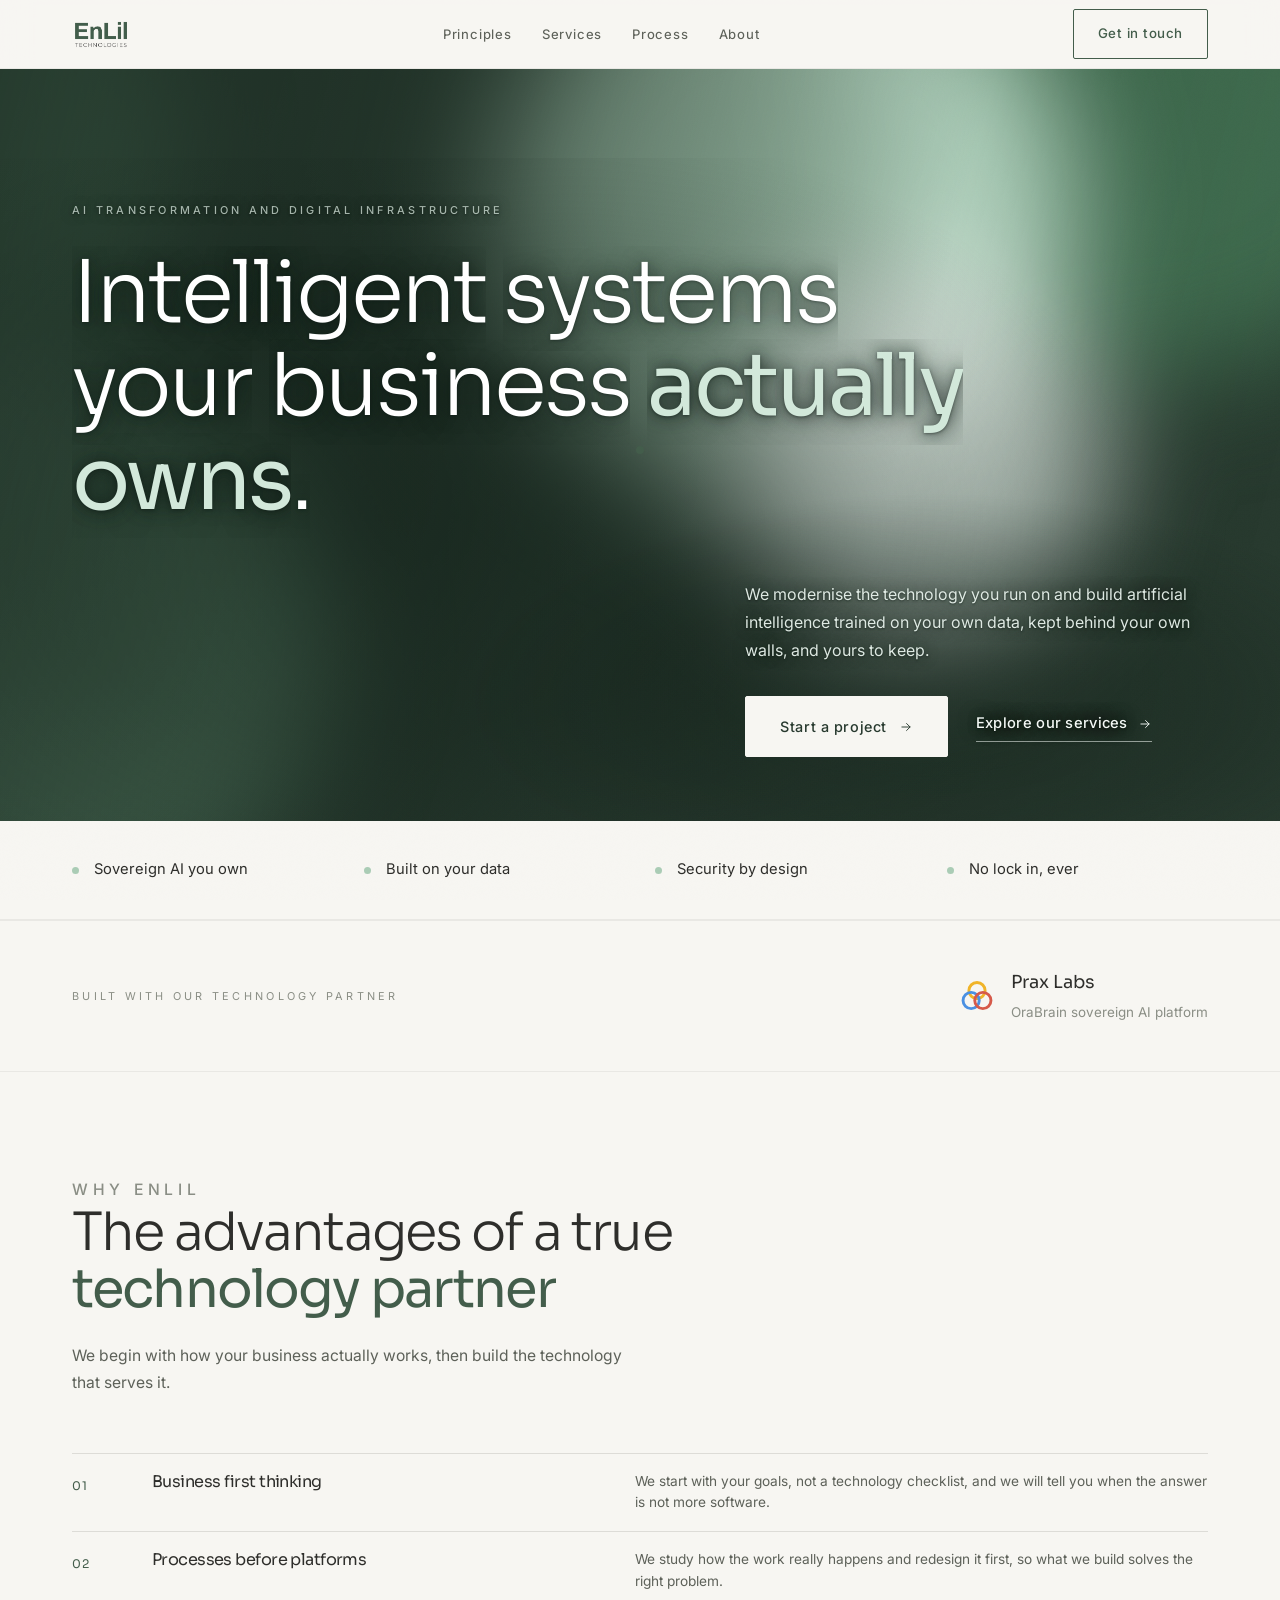
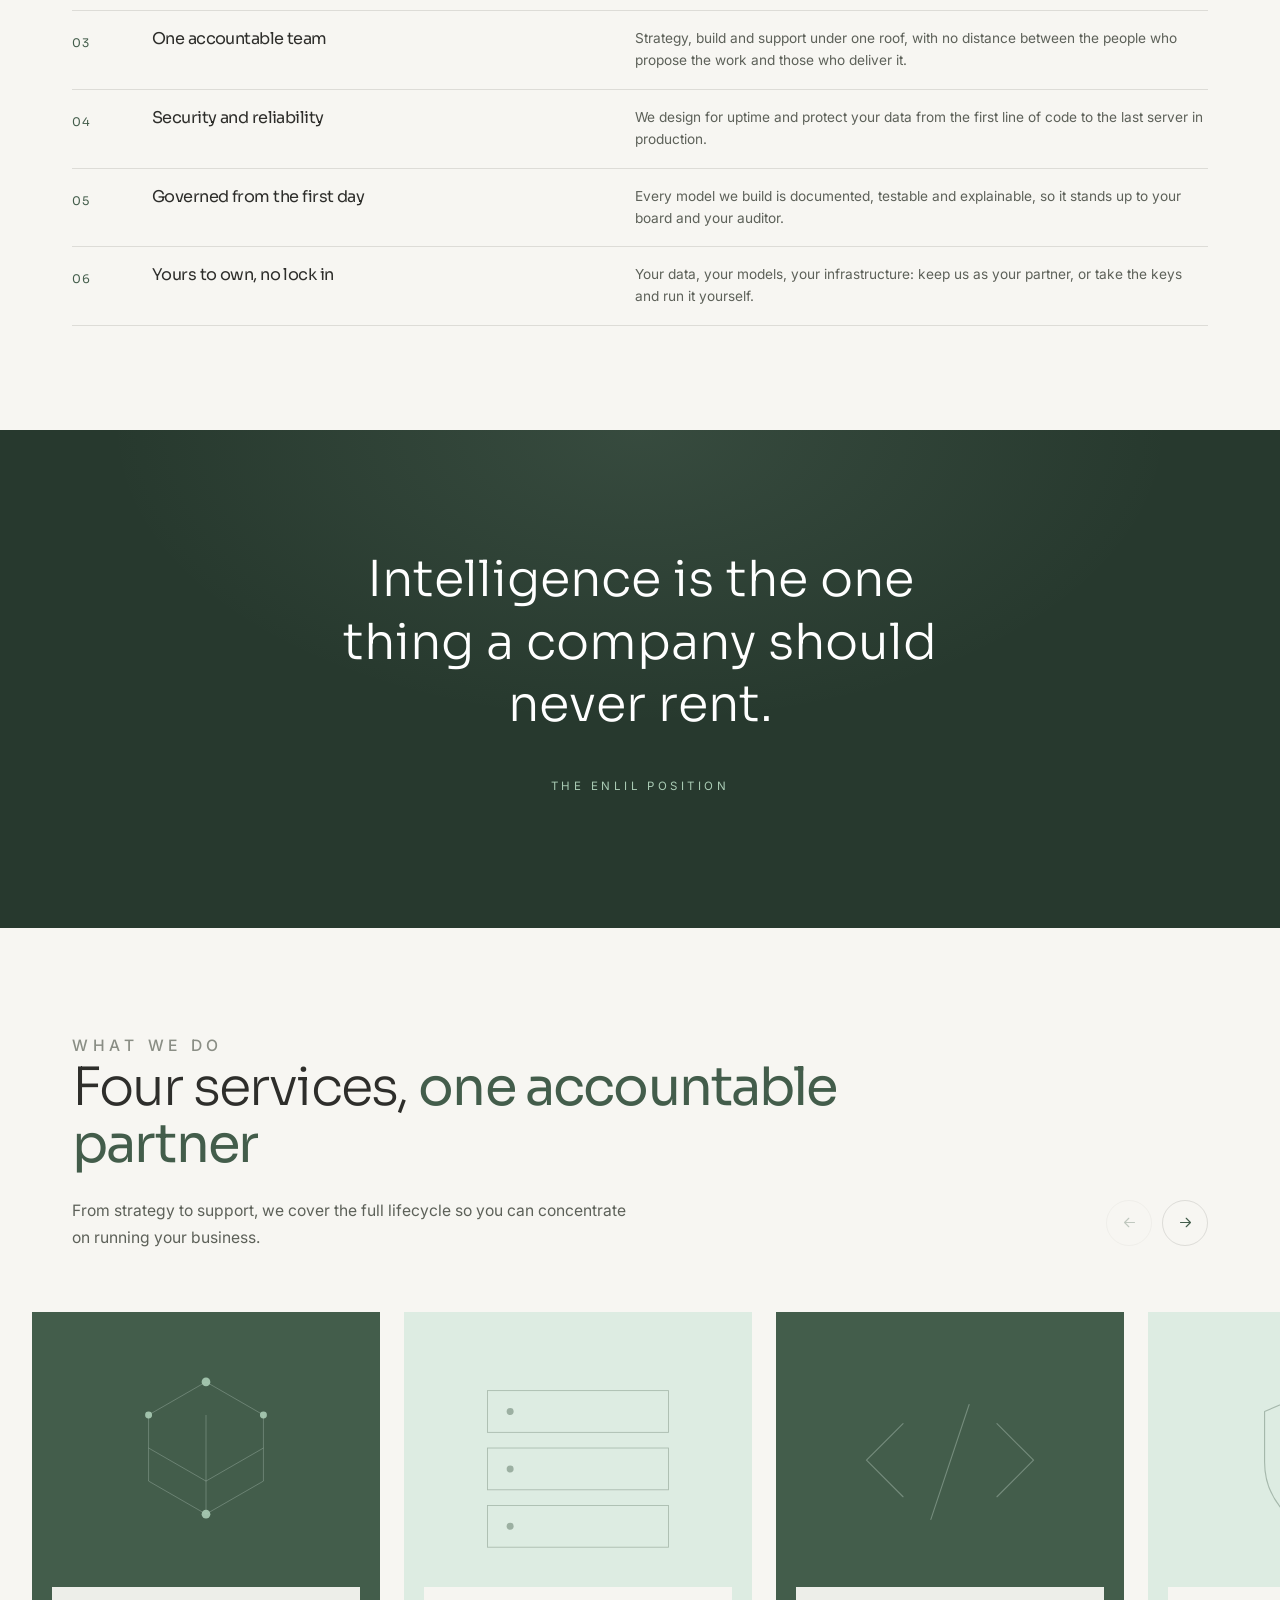
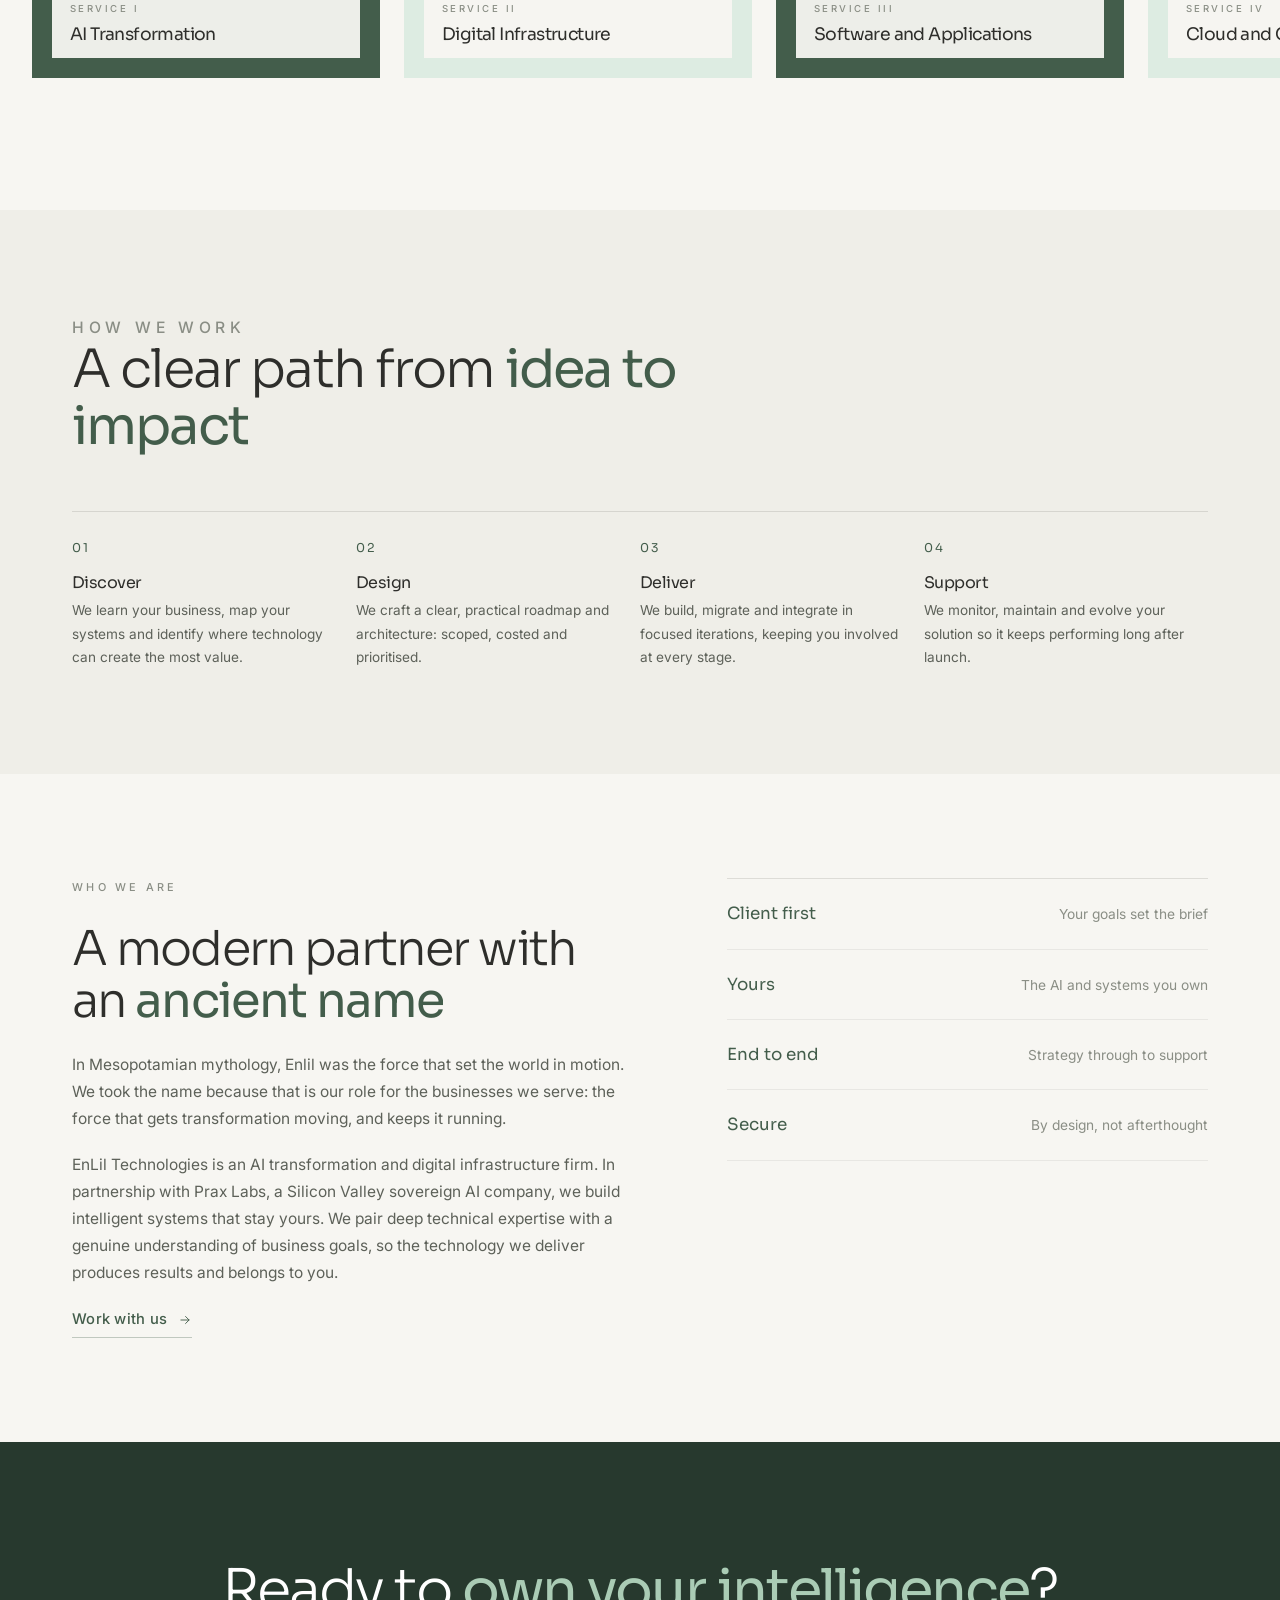
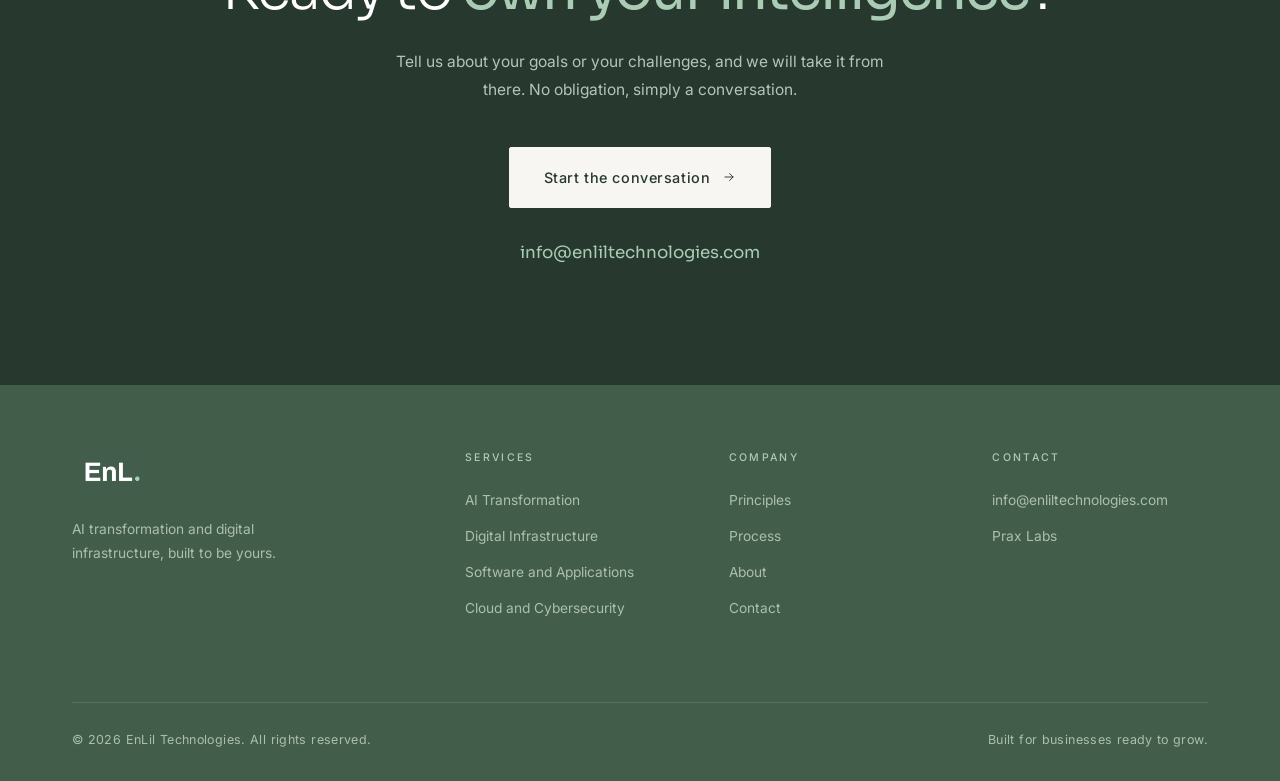
==== commit 8193637e: "Revert "Add contrast margin on the services link" This reverts commit 2002ba5b1ed3ebe0736fc08d354157" ====
--- a/index.html
+++ b/index.html
@@ -8,7 +8,7 @@
   <link rel="preconnect" href="https://fonts.googleapis.com" />
   <link rel="preconnect" href="https://fonts.gstatic.com" crossorigin />
   <link href="https://fonts.googleapis.com/css2?family=Sora:wght@200;300;400;500;600&family=Inter:wght@400;450;500&display=swap" rel="stylesheet" />
-  <link rel="stylesheet" href="styles-v2.css?v=20261013o" />
+  <link rel="stylesheet" href="styles-v2.css?v=20261013n" />
   <link rel="icon" type="image/png" href="assets/favicon.png" />
 </head>
 <body>
--- a/styles-v2.css
+++ b/styles-v2.css
@@ -431,8 +431,8 @@
   left: -9%; right: -7%; top: -7%; bottom: -5%;
   background:
     radial-gradient(44% 38% at 72% 78%,
-      rgba(15, 28, 21, 0.44) 0%,
-      rgba(15, 28, 21, 0.26) 48%,
+      rgba(15, 28, 21, 0.36) 0%,
+      rgba(15, 28, 21, 0.21) 48%,
       rgba(15, 28, 21, 0) 78%),
     radial-gradient(66% 74% at 32% 52%,
       rgba(15, 28, 21, 0.40) 0%,
@@ -443,7 +443,7 @@
 .hero .eyebrow { text-shadow: 0 1px 2px rgba(13, 25, 19, 0.6), 0 0 12px rgba(13, 25, 19, 0.6); }
 .hero h1 { text-shadow: 0 1px 3px rgba(13, 25, 19, 0.42), 0 0 18px rgba(13, 25, 19, 0.6), 0 2px 34px rgba(13, 25, 19, 0.45); }
 .hero-lead { color: rgba(234, 244, 238, 0.94); text-shadow: 0 1px 2px rgba(13, 25, 19, 0.6), 0 0 14px rgba(13, 25, 19, 0.65); }
-.hero .link { color: #f7fbf9; text-shadow: 0 1px 1px rgba(13, 25, 19, 0.95), 0 0 5px rgba(13, 25, 19, 0.95), 0 0 11px rgba(13, 25, 19, 0.88), 0 0 22px rgba(13, 25, 19, 0.7); border-bottom-color: rgba(247, 251, 249, 0.6); }
+.hero .link { color: #f4f9f6; text-shadow: 0 1px 2px rgba(13, 25, 19, 0.92), 0 0 8px rgba(13, 25, 19, 0.9), 0 0 18px rgba(13, 25, 19, 0.75); border-bottom-color: rgba(244, 249, 246, 0.55); }
 .hero .link:hover { border-bottom-color: #f4f9f6; }
 .hero h1 em { color: #d2e8da; text-shadow: 0 1px 3px rgba(13, 25, 19, 0.5), 0 0 16px rgba(13, 25, 19, 0.72), 0 2px 32px rgba(13, 25, 19, 0.5); }
 
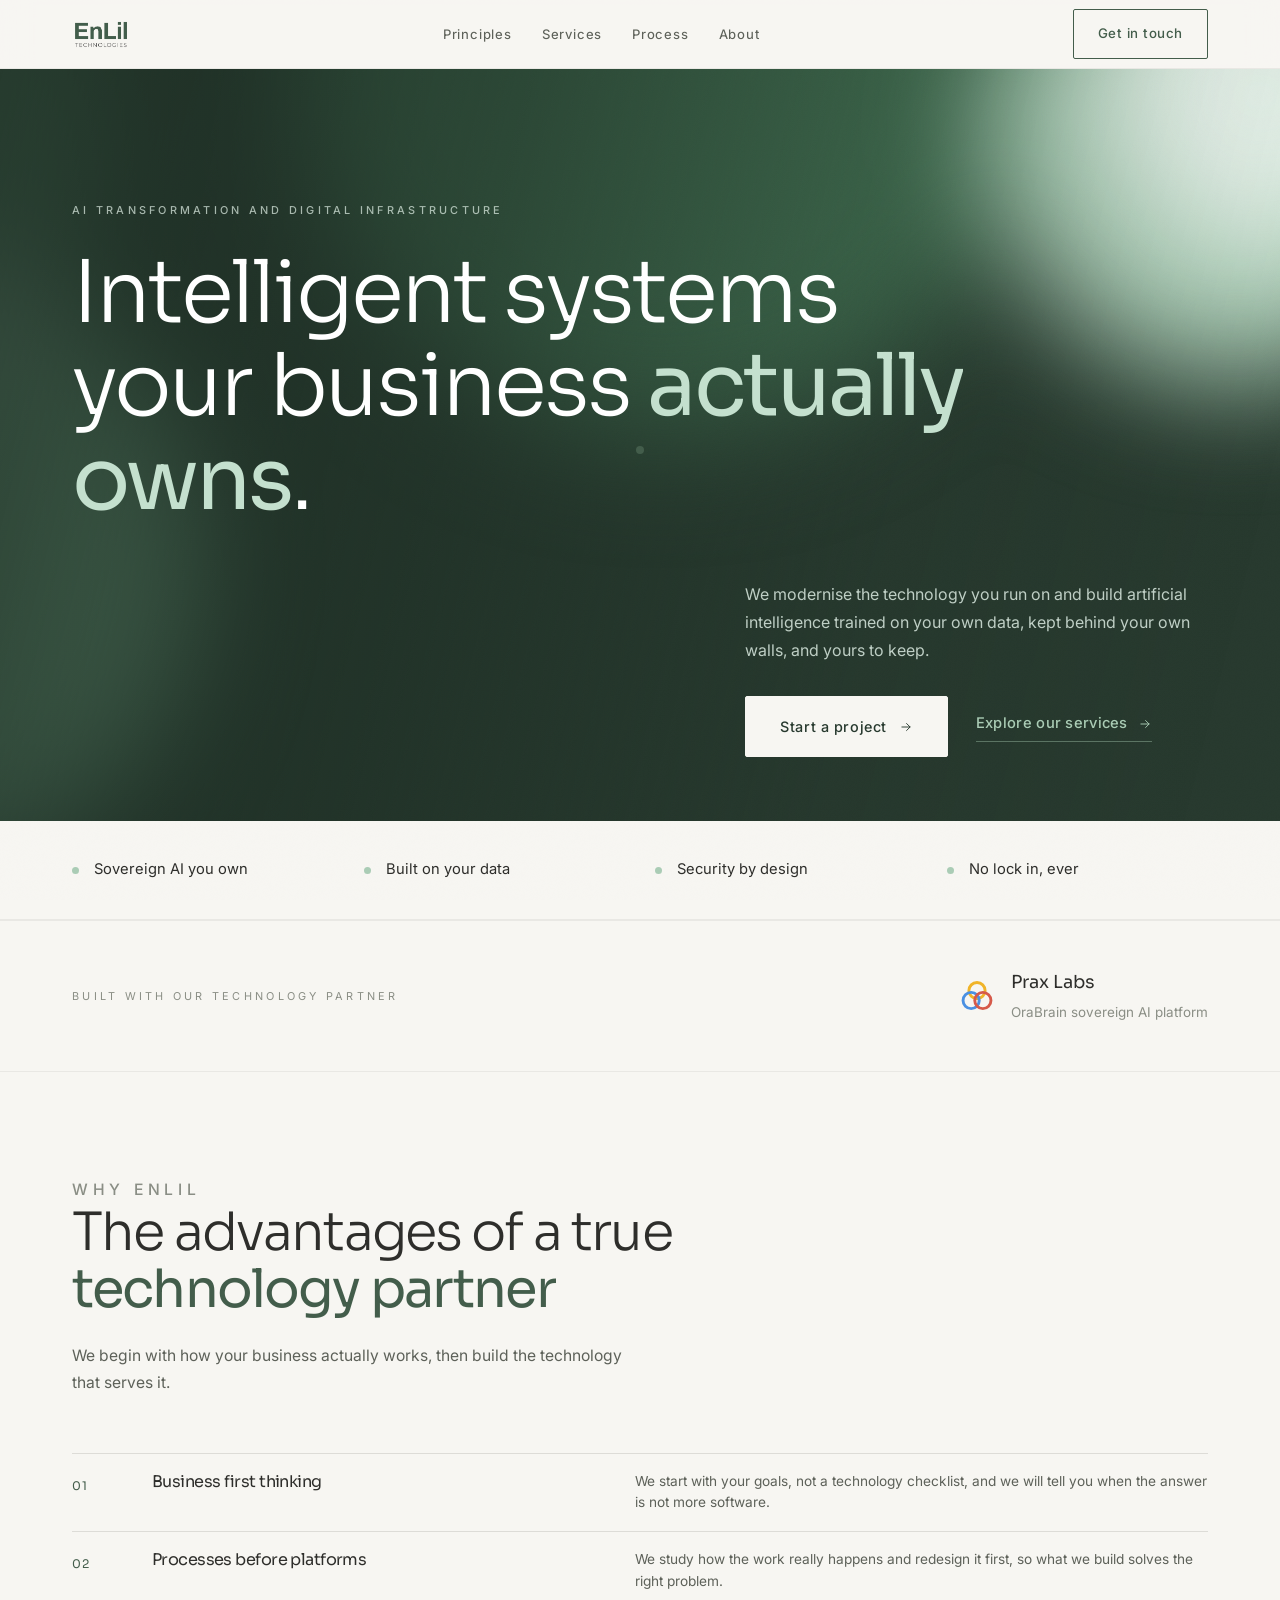
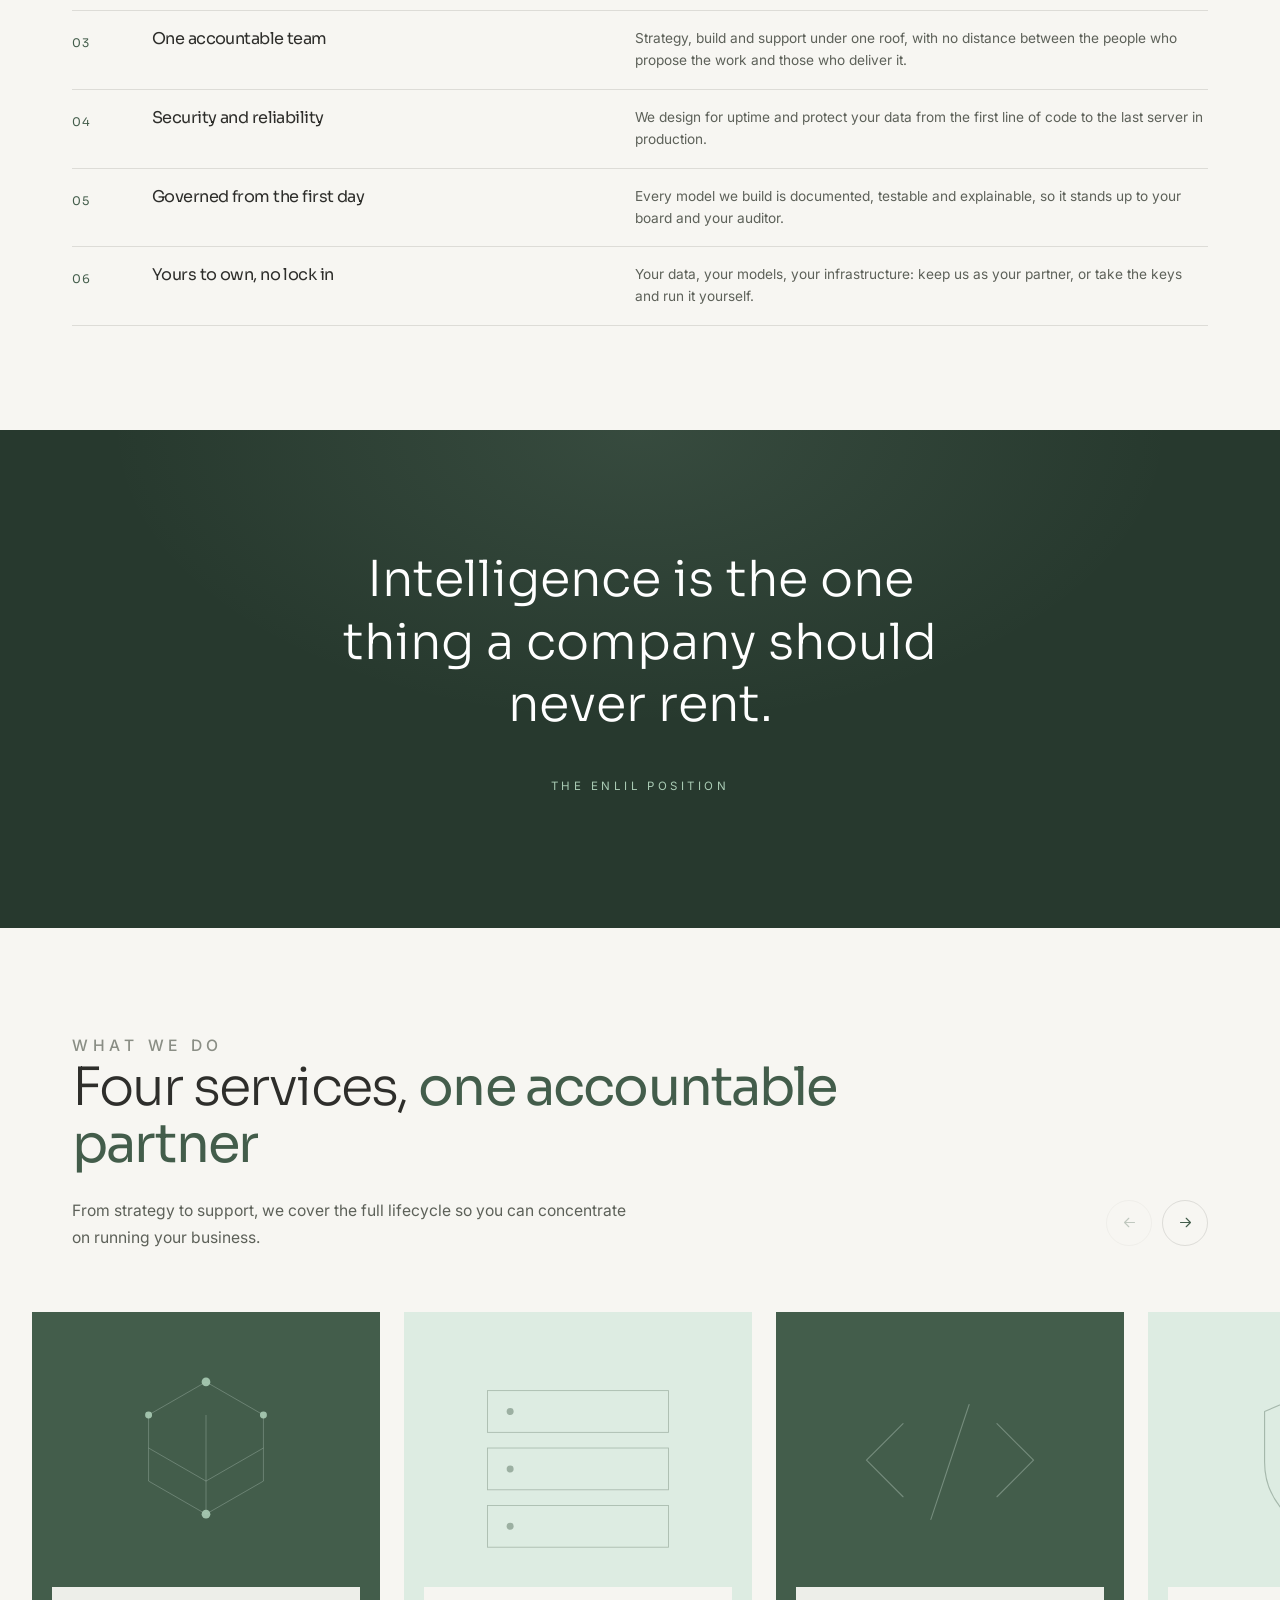
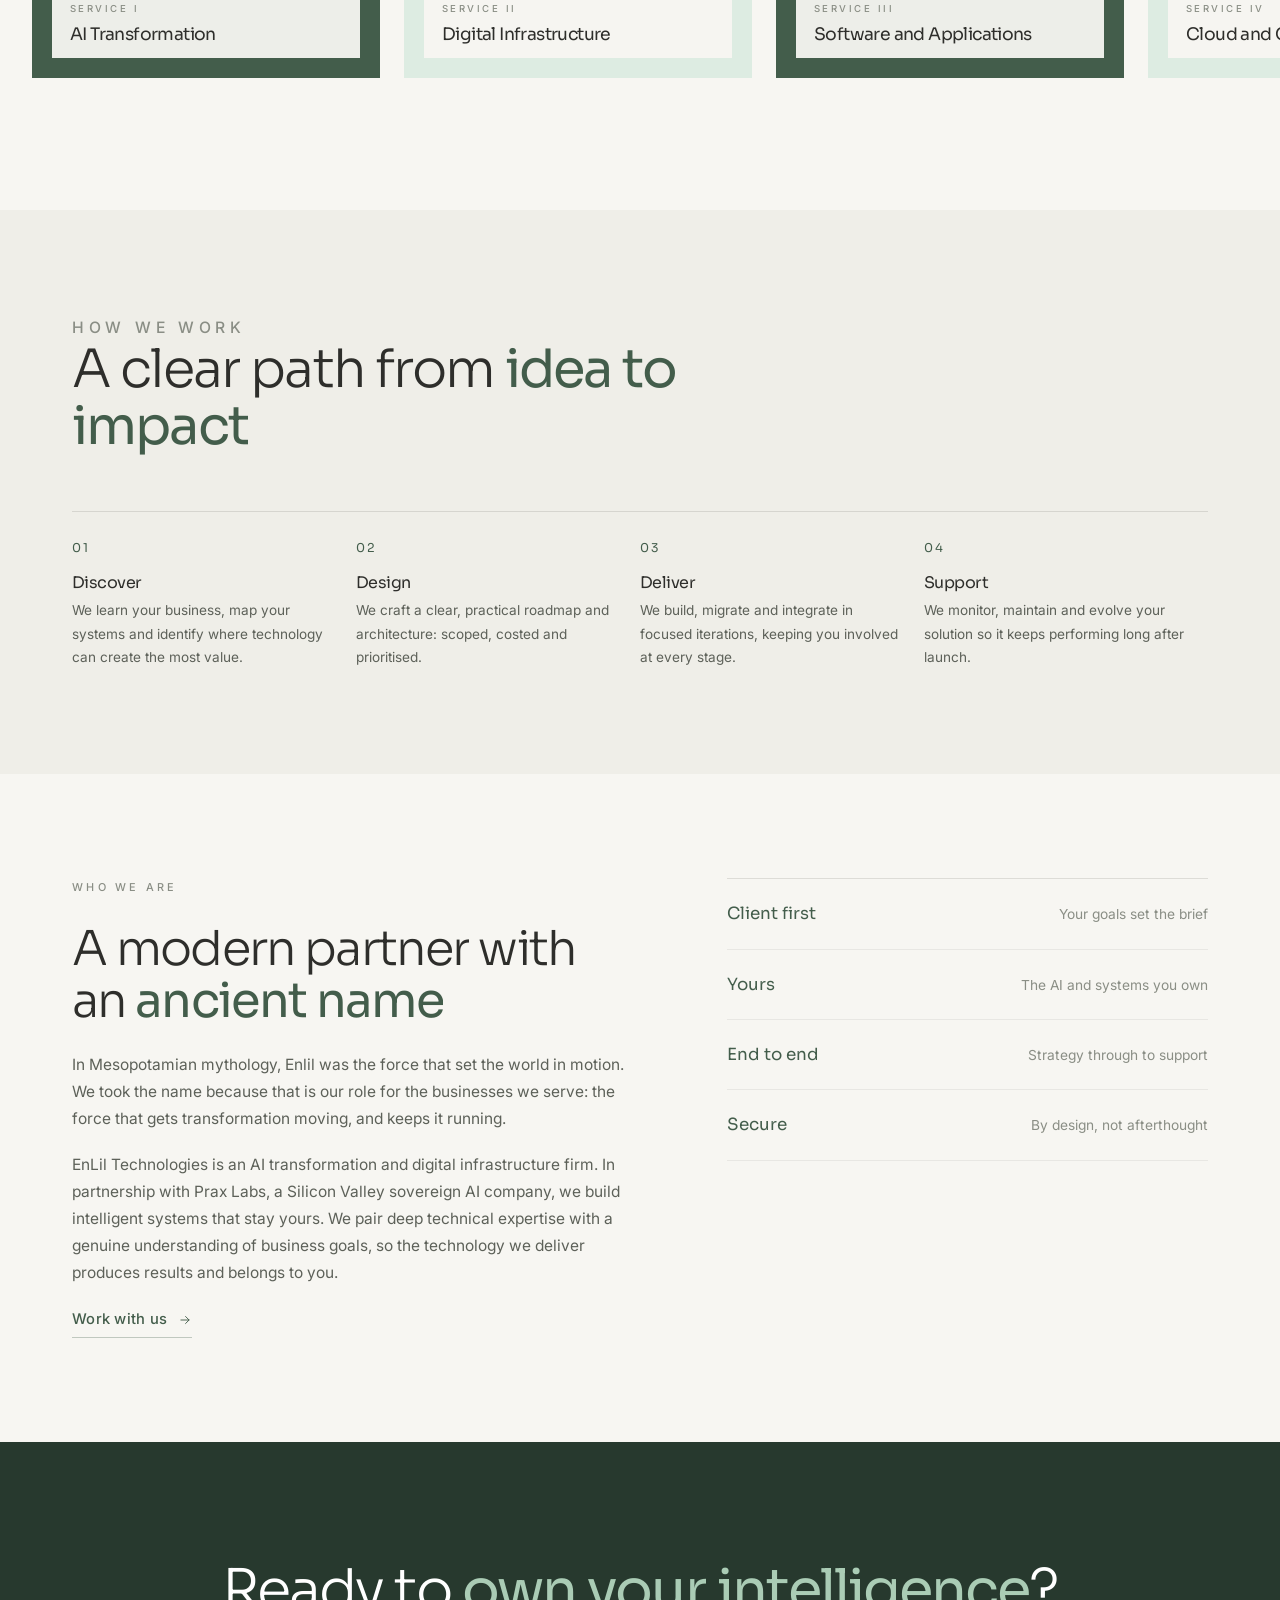
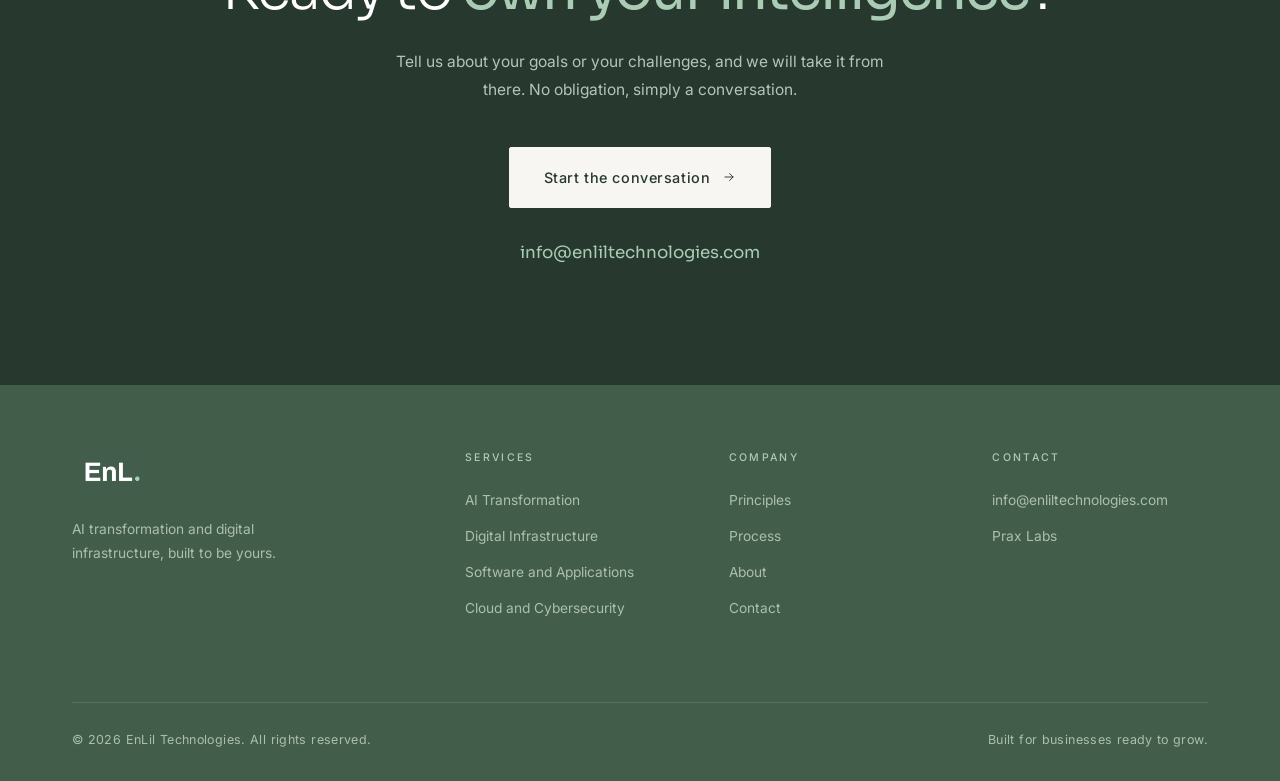
==== commit 2da2741c: "Keep the pale circles clear of the copy, and drop the hero shade and halos entirely Co-Authored-By: " ====
--- a/index.html
+++ b/index.html
@@ -8,7 +8,7 @@
   <link rel="preconnect" href="https://fonts.googleapis.com" />
   <link rel="preconnect" href="https://fonts.gstatic.com" crossorigin />
   <link href="https://fonts.googleapis.com/css2?family=Sora:wght@200;300;400;500;600&family=Inter:wght@400;450;500&display=swap" rel="stylesheet" />
-  <link rel="stylesheet" href="styles-v2.css?v=20261013n" />
+  <link rel="stylesheet" href="styles-v2.css?v=20261013p" />
   <link rel="icon" type="image/png" href="assets/favicon.png" />
 </head>
 <body>
--- a/styles-v2.css
+++ b/styles-v2.css
@@ -19,6 +19,7 @@
   --white: #ffffff;
   --maxw: 1200px;
   --ease: cubic-bezier(0.16, 1, 0.3, 1);
+  --ease-even: cubic-bezier(0.45, 0, 0.55, 1);
 }
 
 * { box-sizing: border-box; }
@@ -360,42 +361,42 @@
 .hero { position: relative; overflow: hidden; background: var(--forest-deep); }
 .hero::before { display: none; }
 
-.hero-canvas { position: absolute; inset: -26%; z-index: 0; filter: blur(58px); pointer-events: none; animation: canvasTurn 72s linear infinite; }
-@keyframes canvasTurn { from { transform: rotate(0deg); } to { transform: rotate(360deg); } }
+.hero-canvas { position: absolute; inset: -26%; z-index: 0; filter: blur(58px); pointer-events: none; }
 .hero-canvas i {
   position: absolute; display: block; border-radius: 50%;
   mix-blend-mode: screen; will-change: transform;
 }
-.hero-canvas .b1 { width: 54vw; height: 54vw; left: -10%; top: -6%;  background: #5c8f6c; animation: drift1 16s cubic-bezier(0.45, 0, 0.55, 1) infinite alternate; }
-.hero-canvas .b2 { width: 46vw; height: 46vw; left: 42%;  top: 4%;   background: #aaccb5; animation: drift2 20s cubic-bezier(0.45, 0, 0.55, 1) infinite alternate; }
-.hero-canvas .b3 { width: 42vw; height: 42vw; left: 6%;   top: 44%;  background: #7fb892; animation: drift3 14s cubic-bezier(0.45, 0, 0.55, 1) infinite alternate; }
-.hero-canvas .b4 { width: 30vw; height: 30vw; left: 54%;  top: 34%;  background: #e8f3ec; opacity: 0.75; animation: drift4 17s cubic-bezier(0.45, 0, 0.55, 1) infinite alternate; }
-.hero-canvas .b5 { width: 50vw; height: 50vw; left: 60%;  top: -12%; background: #3f6b4e; animation: drift5 21s cubic-bezier(0.45, 0, 0.55, 1) infinite alternate; }
+.hero-canvas .b1 { width: 60vw; height: 60vw; left: -18%; top: -12%; background: #5c8f6c; animation: drift1 15s var(--ease-even) infinite alternate; }
+.hero-canvas .b3 { width: 50vw; height: 50vw; left: -6%;  top: 32%;  background: #7fb892; animation: drift3 13s var(--ease-even) infinite alternate; }
+.hero-canvas .b5 { width: 58vw; height: 58vw; left: 32%;  top: -16%; background: #3f6b4e; animation: drift5 18s var(--ease-even) infinite alternate; }
+/* the two pale shapes stay in the open corner, clear of every line of copy */
+.hero-canvas .b2 { width: 38vw; height: 38vw; left: 68%;  top: 2%;   background: #aaccb5; animation: drift2 17s var(--ease-even) infinite alternate; }
+.hero-canvas .b4 { width: 24vw; height: 24vw; left: 74%;  top: 6%;   background: #e8f3ec; opacity: 0.75; animation: drift4 15s var(--ease-even) infinite alternate; }
 
 @keyframes drift1 {
-  0%   { transform: translate3d(-18%, -14%, 0) scale(1.00) rotate(0deg); }
-  50%  { transform: translate3d(20%, 14%, 0)   scale(1.26) rotate(16deg); }
-  100% { transform: translate3d(56%, 38%, 0)   scale(1.06) rotate(32deg); }
+  0%   { transform: translate3d(-16%, -12%, 0) scale(0.96); }
+  50%  { transform: translate3d(10%, 12%, 0)   scale(1.24); }
+  100% { transform: translate3d(38%, 32%, 0)   scale(1.06); }
+}
+@keyframes drift3 {
+  0%   { transform: translate3d(-14%, 10%, 0) scale(0.88); }
+  50%  { transform: translate3d(14%, -8%, 0)  scale(1.22); }
+  100% { transform: translate3d(42%, -30%, 0) scale(1.40); }
+}
+@keyframes drift5 {
+  0%   { transform: translate3d(10%, -14%, 0) scale(1.12); }
+  50%  { transform: translate3d(-10%, 8%, 0)  scale(0.94); }
+  100% { transform: translate3d(-36%, 30%, 0) scale(0.84); }
 }
 @keyframes drift2 {
-  0%   { transform: translate3d(18%, -10%, 0) scale(1.18) rotate(0deg);   opacity: 0.82; }
-  50%  { transform: translate3d(-16%, 20%, 0) scale(0.90) rotate(-16deg); opacity: 1; }
-  100% { transform: translate3d(-52%, 42%, 0) scale(1.22) rotate(-36deg); opacity: 0.8; }
-}
-@keyframes drift3 {
-  0%   { transform: translate3d(-12%, 16%, 0) scale(0.86) rotate(0deg); }
-  50%  { transform: translate3d(22%, -14%, 0) scale(1.24) rotate(20deg); }
-  100% { transform: translate3d(60%, -46%, 0) scale(1.44) rotate(40deg); }
+  0%   { transform: translate3d(-4%, -10%, 0) scale(1.00); opacity: 0.84; }
+  50%  { transform: translate3d(12%, 6%, 0)   scale(1.20); opacity: 1; }
+  100% { transform: translate3d(32%, 20%, 0)  scale(1.06); opacity: 0.86; }
 }
 @keyframes drift4 {
-  0%   { transform: translate3d(20%, 18%, 0)   scale(0.88); opacity: 0.58; }
-  50%  { transform: translate3d(-14%, -4%, 0)  scale(1.24); opacity: 0.88; }
-  100% { transform: translate3d(-58%, -40%, 0) scale(1.52); opacity: 0.6; }
-}
-@keyframes drift5 {
-  0%   { transform: translate3d(12%, -14%, 0) scale(1.12) rotate(0deg); }
-  50%  { transform: translate3d(-12%, 16%, 0) scale(0.96) rotate(-12deg); }
-  100% { transform: translate3d(-46%, 48%, 0) scale(0.78) rotate(-28deg); }
+  0%   { transform: translate3d(0%, -8%, 0)  scale(0.92); opacity: 0.6; }
+  50%  { transform: translate3d(18%, 6%, 0)  scale(1.24); opacity: 0.88; }
+  100% { transform: translate3d(40%, 18%, 0) scale(1.02); opacity: 0.66; }
 }
 
 /* hero type on the dark canvas */
@@ -424,28 +425,8 @@
     rgba(31, 48, 38, 0.10) 68%,
     rgba(31, 48, 38, 0) 94%);
 }
-/* the gradient drifts under the copy, so the copy carries its own shade */
-.hero .container { z-index: 3; isolation: isolate; }
-.hero .container::before {
-  content: ""; position: absolute; z-index: -1; pointer-events: none;
-  left: -9%; right: -7%; top: -7%; bottom: -5%;
-  background:
-    radial-gradient(44% 38% at 72% 78%,
-      rgba(15, 28, 21, 0.36) 0%,
-      rgba(15, 28, 21, 0.21) 48%,
-      rgba(15, 28, 21, 0) 78%),
-    radial-gradient(66% 74% at 32% 52%,
-      rgba(15, 28, 21, 0.40) 0%,
-      rgba(15, 28, 21, 0.26) 42%,
-      rgba(15, 28, 21, 0.09) 66%,
-      rgba(15, 28, 21, 0) 84%);
-}
-.hero .eyebrow { text-shadow: 0 1px 2px rgba(13, 25, 19, 0.6), 0 0 12px rgba(13, 25, 19, 0.6); }
-.hero h1 { text-shadow: 0 1px 3px rgba(13, 25, 19, 0.42), 0 0 18px rgba(13, 25, 19, 0.6), 0 2px 34px rgba(13, 25, 19, 0.45); }
-.hero-lead { color: rgba(234, 244, 238, 0.94); text-shadow: 0 1px 2px rgba(13, 25, 19, 0.6), 0 0 14px rgba(13, 25, 19, 0.65); }
-.hero .link { color: #f4f9f6; text-shadow: 0 1px 2px rgba(13, 25, 19, 0.92), 0 0 8px rgba(13, 25, 19, 0.9), 0 0 18px rgba(13, 25, 19, 0.75); border-bottom-color: rgba(244, 249, 246, 0.55); }
-.hero .link:hover { border-bottom-color: #f4f9f6; }
-.hero h1 em { color: #d2e8da; text-shadow: 0 1px 3px rgba(13, 25, 19, 0.5), 0 0 16px rgba(13, 25, 19, 0.72), 0 2px 32px rgba(13, 25, 19, 0.5); }
+.hero .container { z-index: 3; }
+.hero h1 em { color: #c4e0ce; }
 
 
 /* four marks, moved off the gradient onto the light band */
@@ -458,7 +439,6 @@
 }
 @media (max-width: 860px) { .marks-row { grid-template-columns: repeat(2, 1fr); gap: 18px 24px; } }
 @media (max-width: 520px) { .marks-row { grid-template-columns: 1fr; } }
-@media (prefers-reduced-motion: reduce) { .hero-canvas { animation: none !important; } }
 
 /* ============================================================
    Phone: compact, less scrolling between the reader and the content
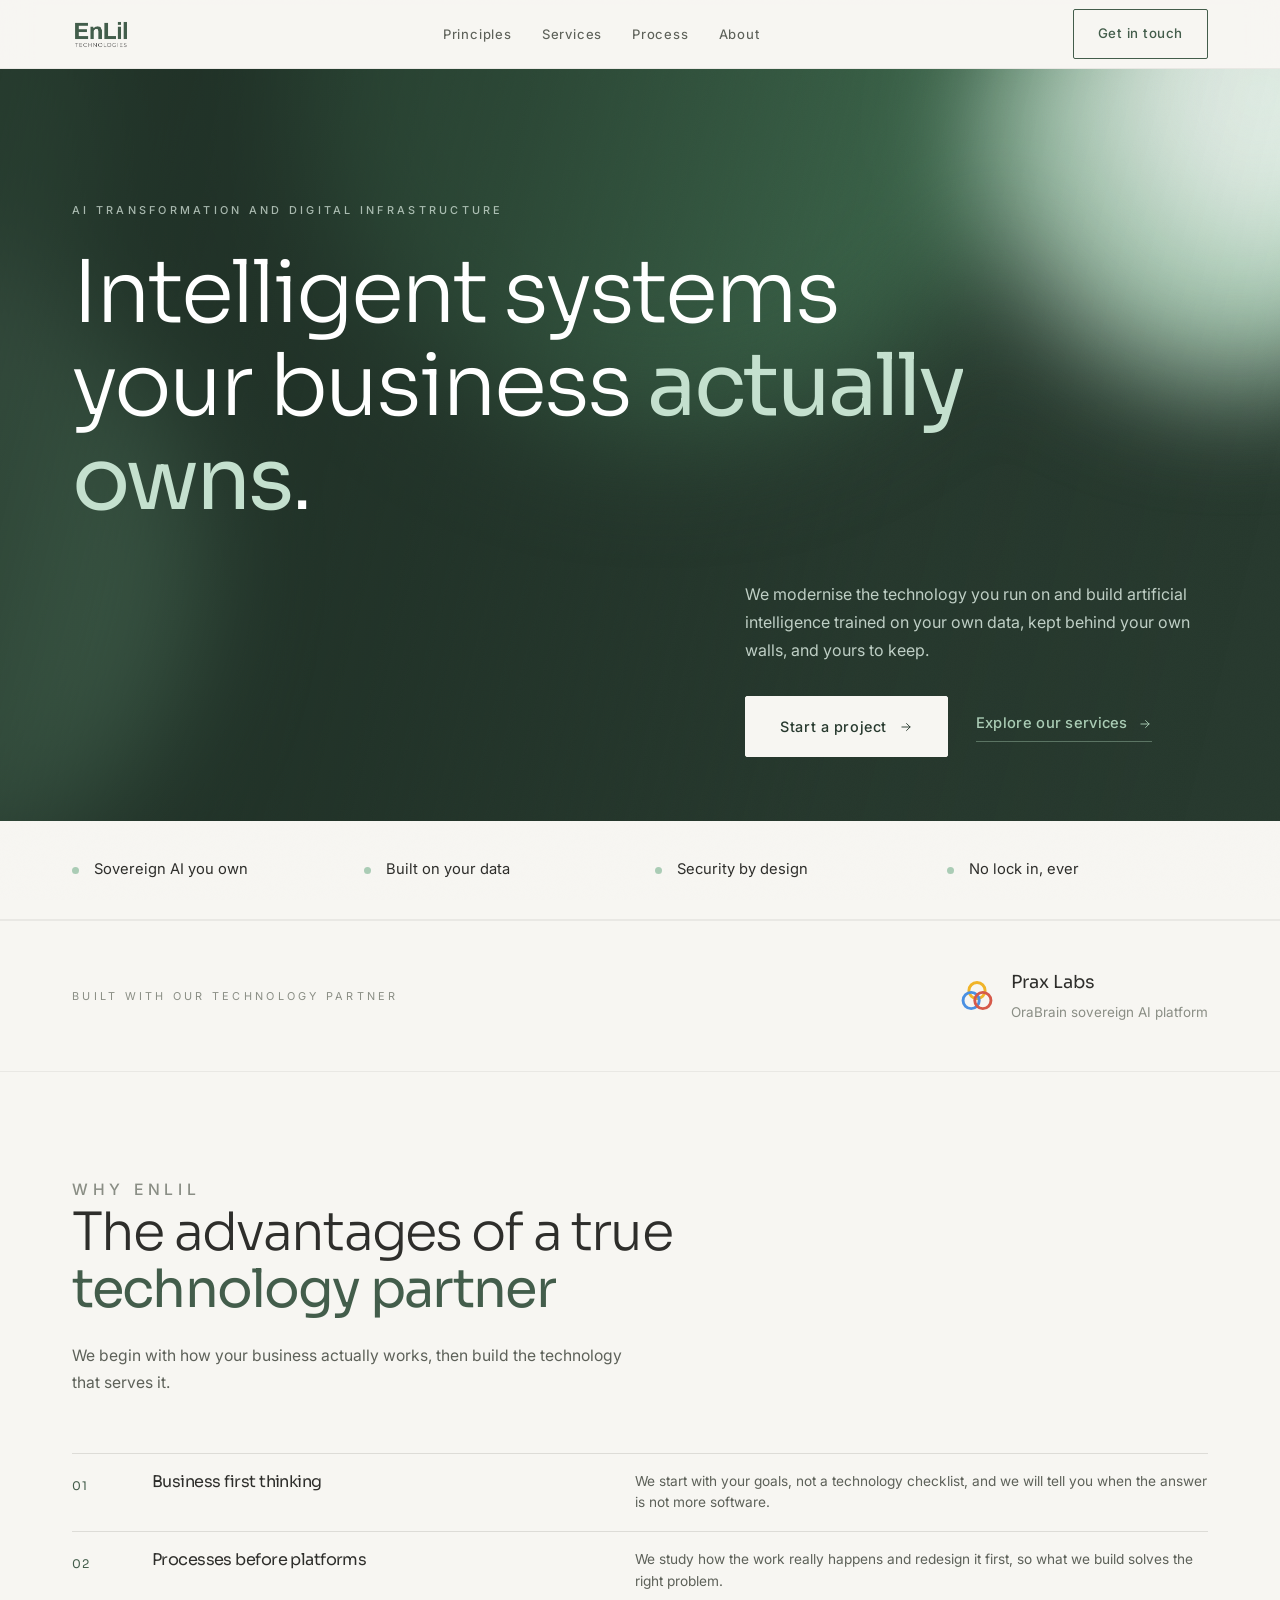
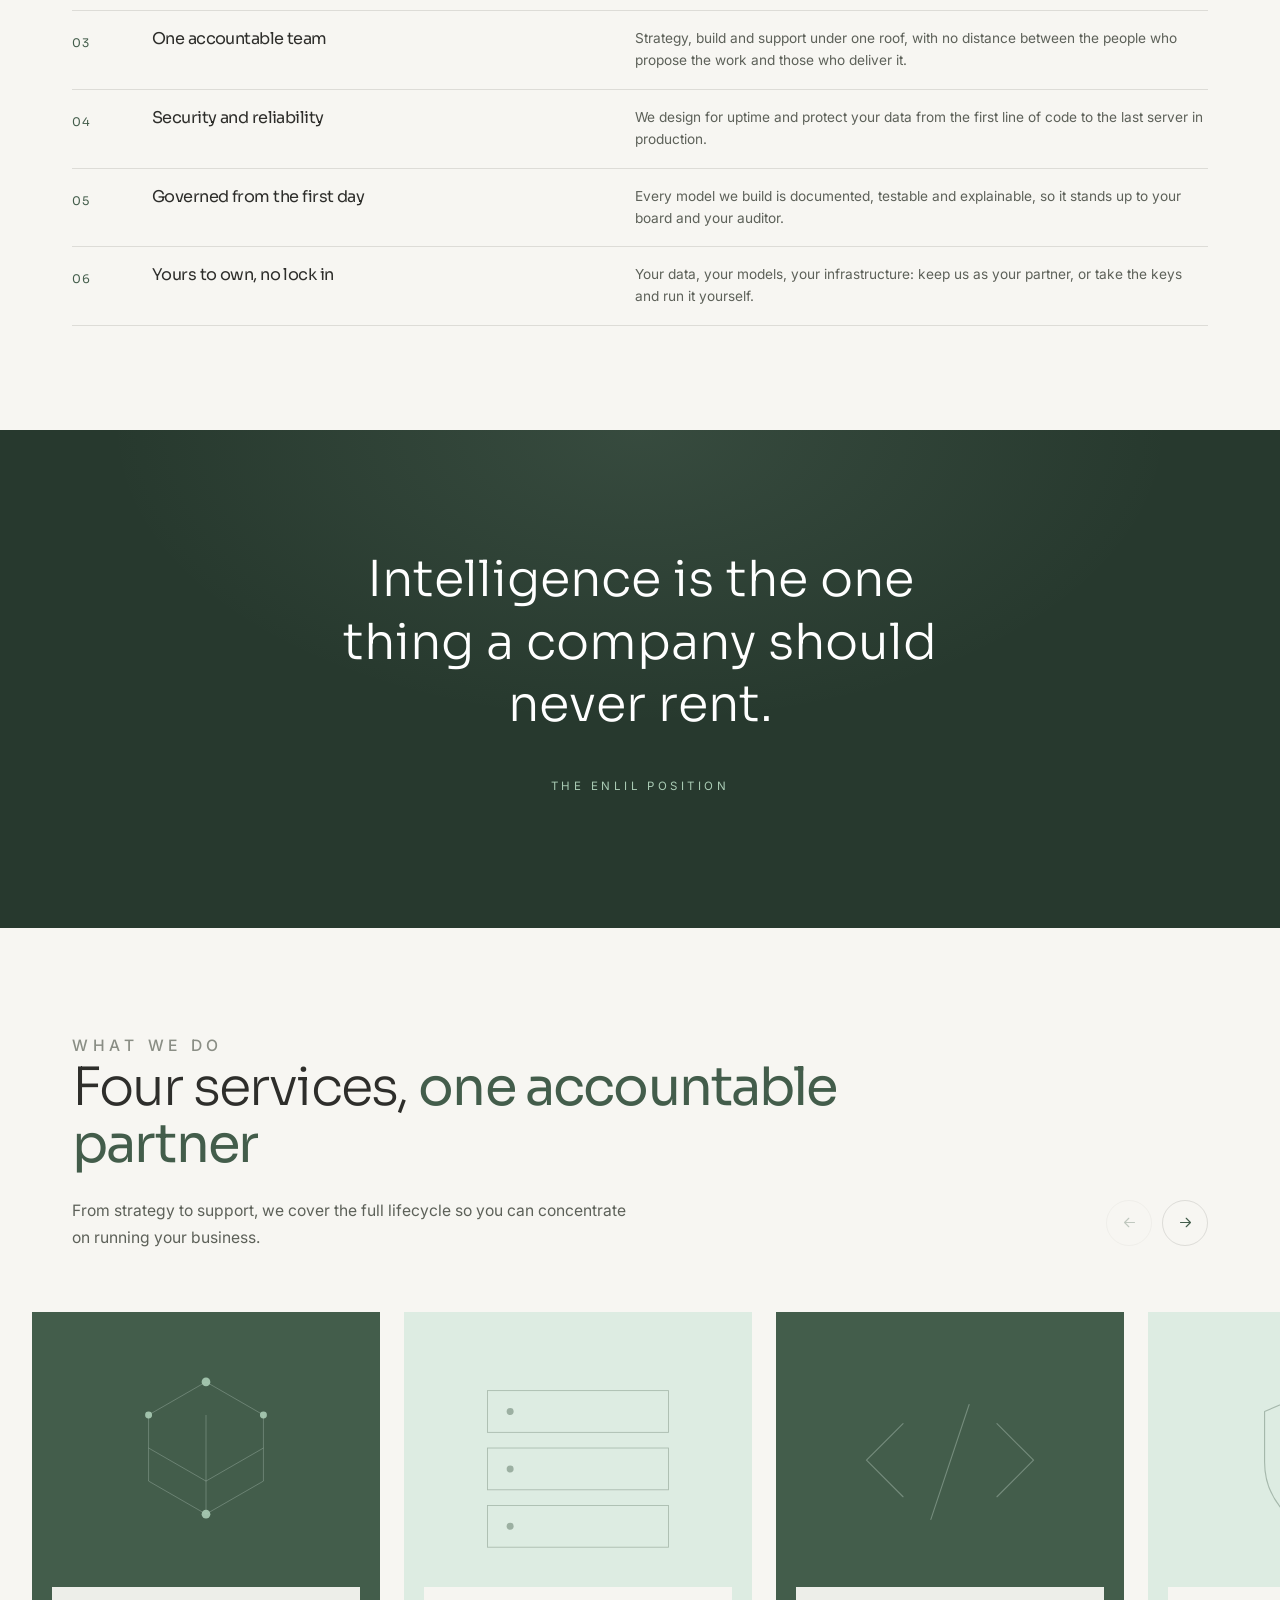
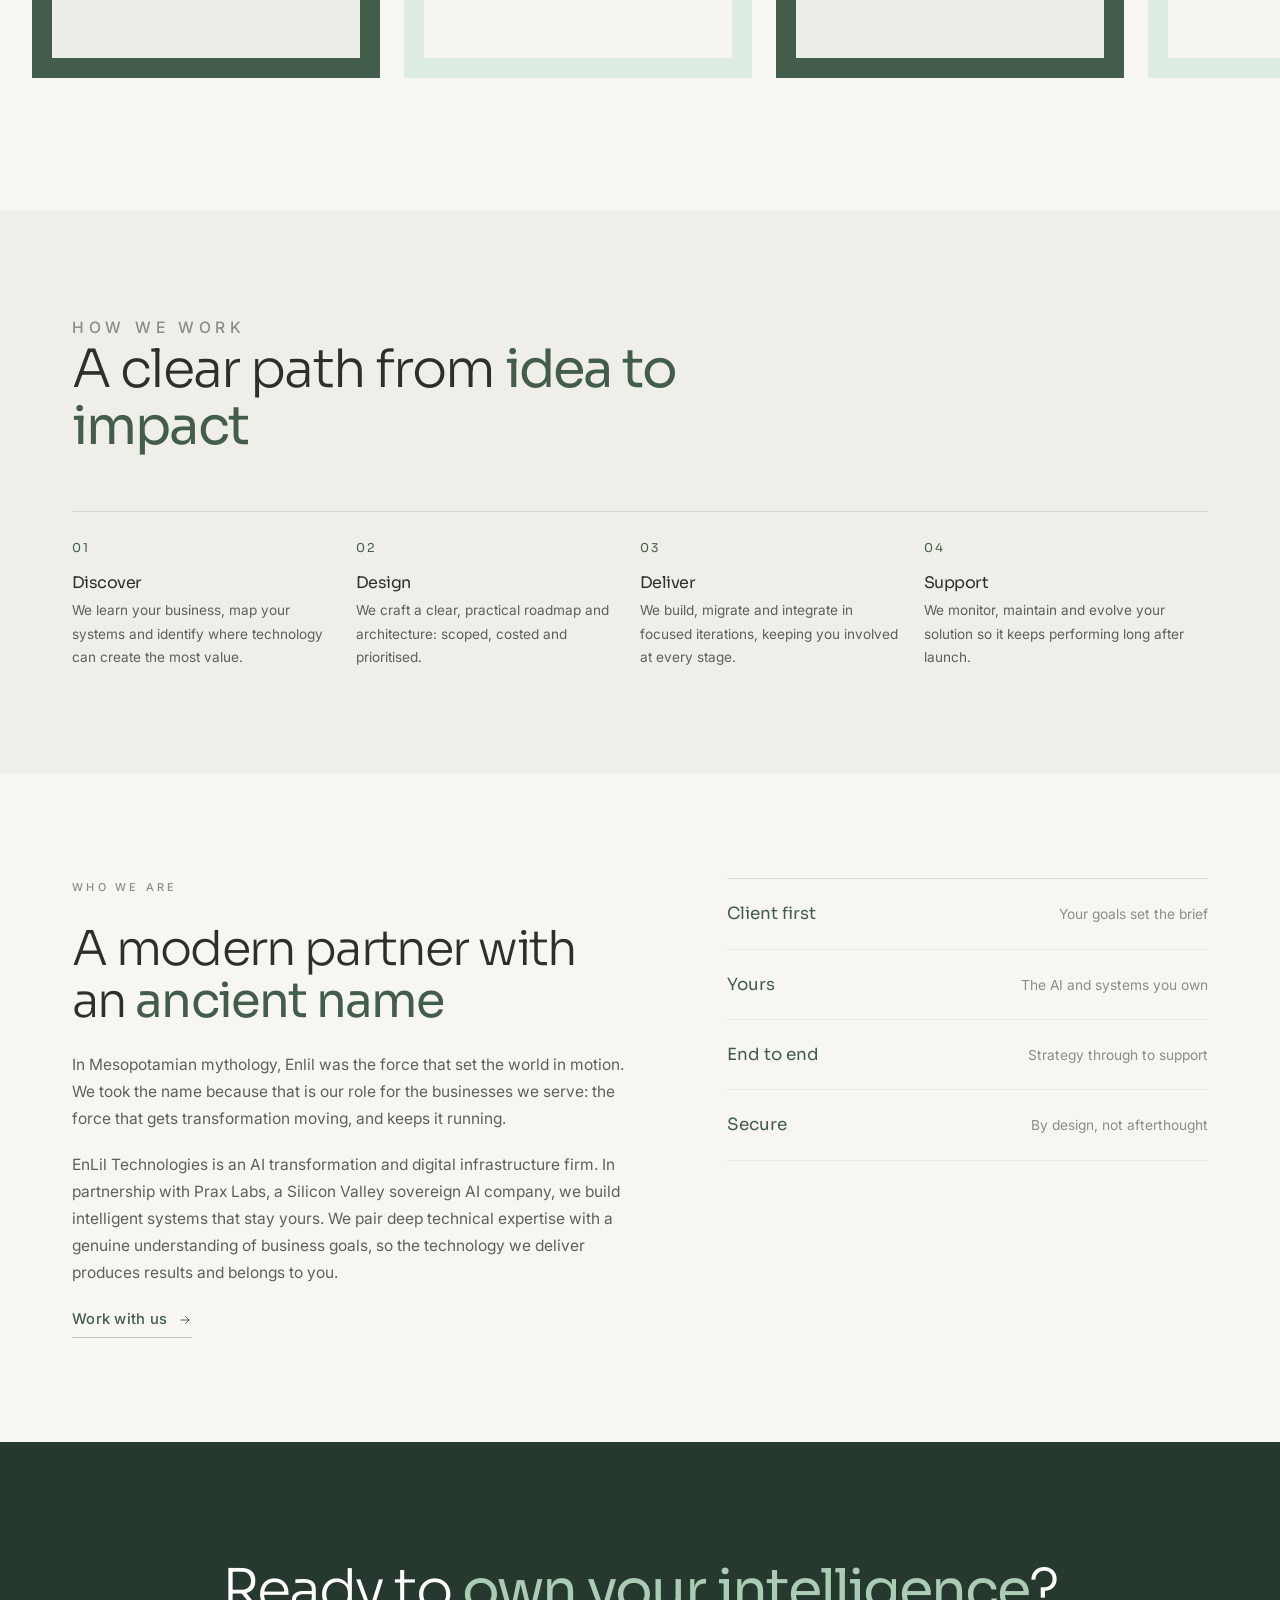
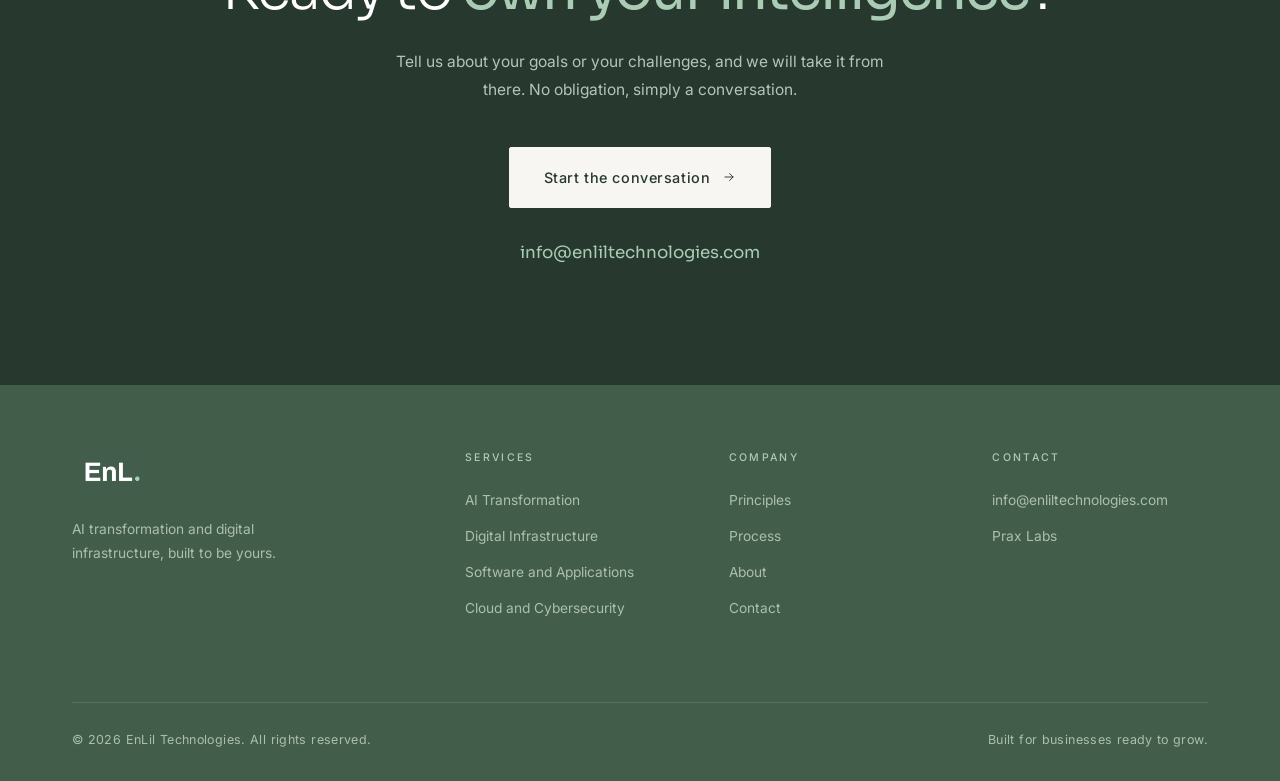
==== commit 8543868d: "Remove the custom cursor dot The 8px circle that followed the pointer, and the 64px disc it grew int" ====
--- a/index.html
+++ b/index.html
@@ -3,17 +3,16 @@
 <head>
   <meta charset="UTF-8" />
   <meta name="viewport" content="width=device-width, initial-scale=1.0" />
-  <title>EnLil Technologies · AI Transformation and Digital Infrastructure</title>
+  <title>EnLil Technologies Â· AI Transformation and Digital Infrastructure</title>
   <meta name="description" content="EnLil Technologies builds artificial intelligence that belongs to the business using it, trained on your own data and kept behind your own walls, together with the infrastructure and security beneath it. In partnership with Prax Labs." />
   <link rel="preconnect" href="https://fonts.googleapis.com" />
   <link rel="preconnect" href="https://fonts.gstatic.com" crossorigin />
   <link href="https://fonts.googleapis.com/css2?family=Sora:wght@200;300;400;500;600&family=Inter:wght@400;450;500&display=swap" rel="stylesheet" />
-  <link rel="stylesheet" href="styles-v2.css?v=20261013p" />
+  <link rel="stylesheet" href="styles-v2.css?v=20261020a" />
   <link rel="icon" type="image/png" href="assets/favicon.png" />
 </head>
 <body>
 <div class="progress" id="progress"></div>
-<div class="cursor" id="cursor"></div>
 
 <!-- ================= HEADER ================= -->
 <header class="site-header" id="top">
@@ -436,28 +435,8 @@
   window.addEventListener('resize', onScroll);
   onScroll();
 
-  /* custom cursor and magnetic buttons */
+  /* magnetic buttons */
   if (fine && !reduce) {
-    var cur = document.getElementById('cursor');
-    var cx = window.innerWidth / 2, cy = window.innerHeight / 2, tx = cx, ty = cy;
-    document.addEventListener('mousemove', function (e) {
-      tx = e.clientX; ty = e.clientY; cur.classList.remove('hidden');
-    });
-    document.addEventListener('mouseleave', function () { cur.classList.add('hidden'); });
-    (function loop() {
-      cx += (tx - cx) * 0.2; cy += (ty - cy) * 0.2;
-      cur.style.transform = 'translate(' + cx.toFixed(1) + 'px,' + cy.toFixed(1) + 'px) translate(-50%,-50%)';
-      requestAnimationFrame(loop);
-    })();
-
-    Array.prototype.slice.call(document.querySelectorAll('a, button, .ed-item, .svc, .ticks li, .rail-btn')).forEach(function (el) {
-      el.addEventListener('mouseenter', function () {
-        cur.classList.add('hover');
-        cur.classList.toggle('dark', !!el.closest('.band, .closing, .site-footer'));
-      });
-      el.addEventListener('mouseleave', function () { cur.classList.remove('hover', 'dark'); });
-    });
-
     Array.prototype.slice.call(document.querySelectorAll('.btn')).forEach(function (b) {
       b.addEventListener('mousemove', function (e) {
         var r = b.getBoundingClientRect();
--- a/styles-v2.css
+++ b/styles-v2.css
@@ -1,6 +1,6 @@
 /* ============================================================
-   EnLil Technologies — styles-v2.css
-   Editorial redesign. Charcoal · Forest #435d4b · Sage #aaccb5 · Pale Sage #ddece2
+   EnLil Technologies â€” styles-v2.css
+   Editorial redesign. Charcoal Â· Forest #435d4b Â· Sage #aaccb5 Â· Pale Sage #ddece2
    ============================================================ */
 
 :root {
@@ -271,17 +271,7 @@
 /* scroll progress */
 .progress { position: fixed; top: 0; left: 0; height: 2px; width: 0; background: var(--forest); z-index: 200; }
 
-/* custom cursor */
-.cursor {
-  position: fixed; top: 0; left: 0; width: 8px; height: 8px; border-radius: 50%;
-  background: var(--forest); pointer-events: none; z-index: 300;
-  transform: translate(-50%, -50%);
-  transition: width 0.45s var(--ease), height 0.45s var(--ease), background 0.45s var(--ease), opacity 0.3s;
-}
-.cursor.hover { width: 64px; height: 64px; background: rgba(67, 93, 75, 0.14); }
-.cursor.dark { background: rgba(221, 236, 226, 0.22); }
-.cursor.hidden { opacity: 0; }
-@media (hover: none), (pointer: coarse) { .cursor, .progress { display: none; } }
+@media (hover: none), (pointer: coarse) { .progress { display: none; } }
 
 /* masked word reveal */
 .w { display: inline-block; overflow: hidden; vertical-align: top; padding-bottom: 0.14em; margin-bottom: -0.14em; }
@@ -352,7 +342,6 @@
   * { animation: none !important; transition-duration: 0.01ms !important; }
   .w > span, .mask > span { transform: none !important; opacity: 1 !important; }
   .srow-art::after { display: none !important; }
-  .cursor { display: none; }
 }
 
 /* ============================================================
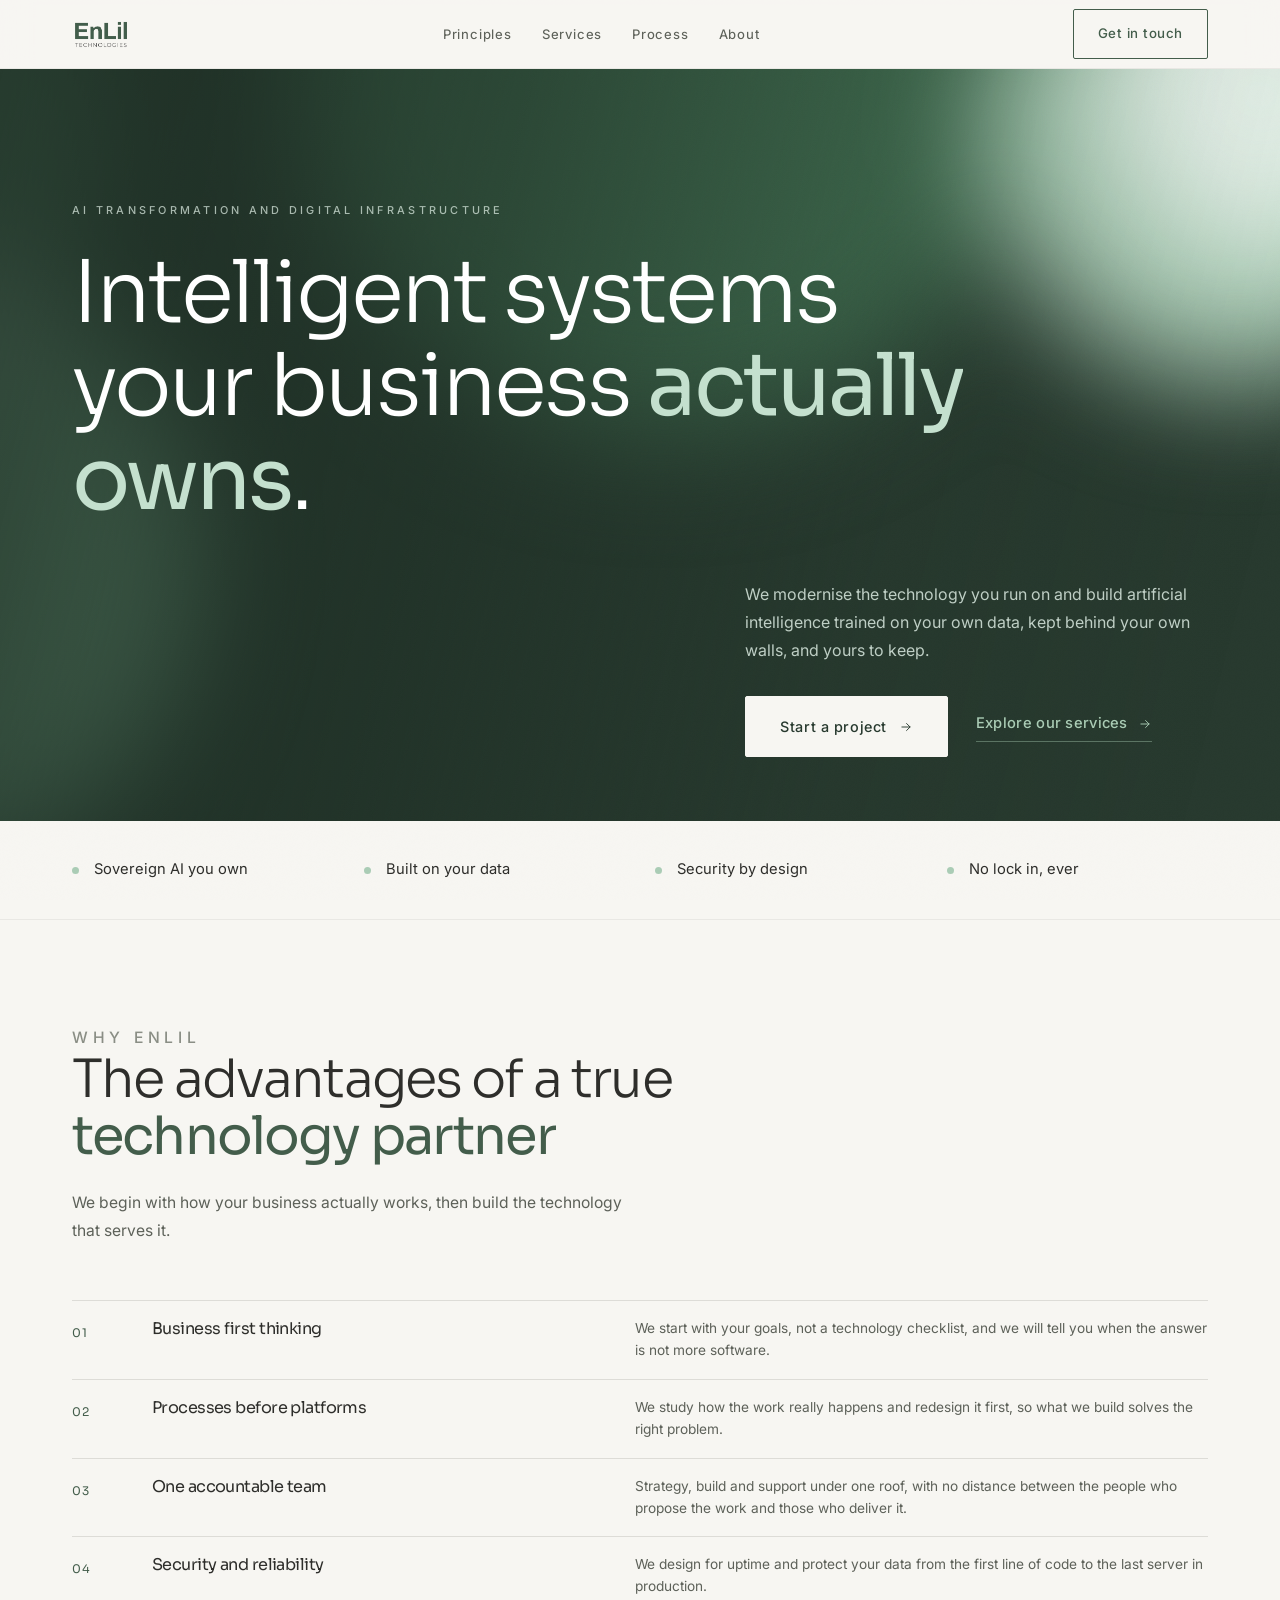
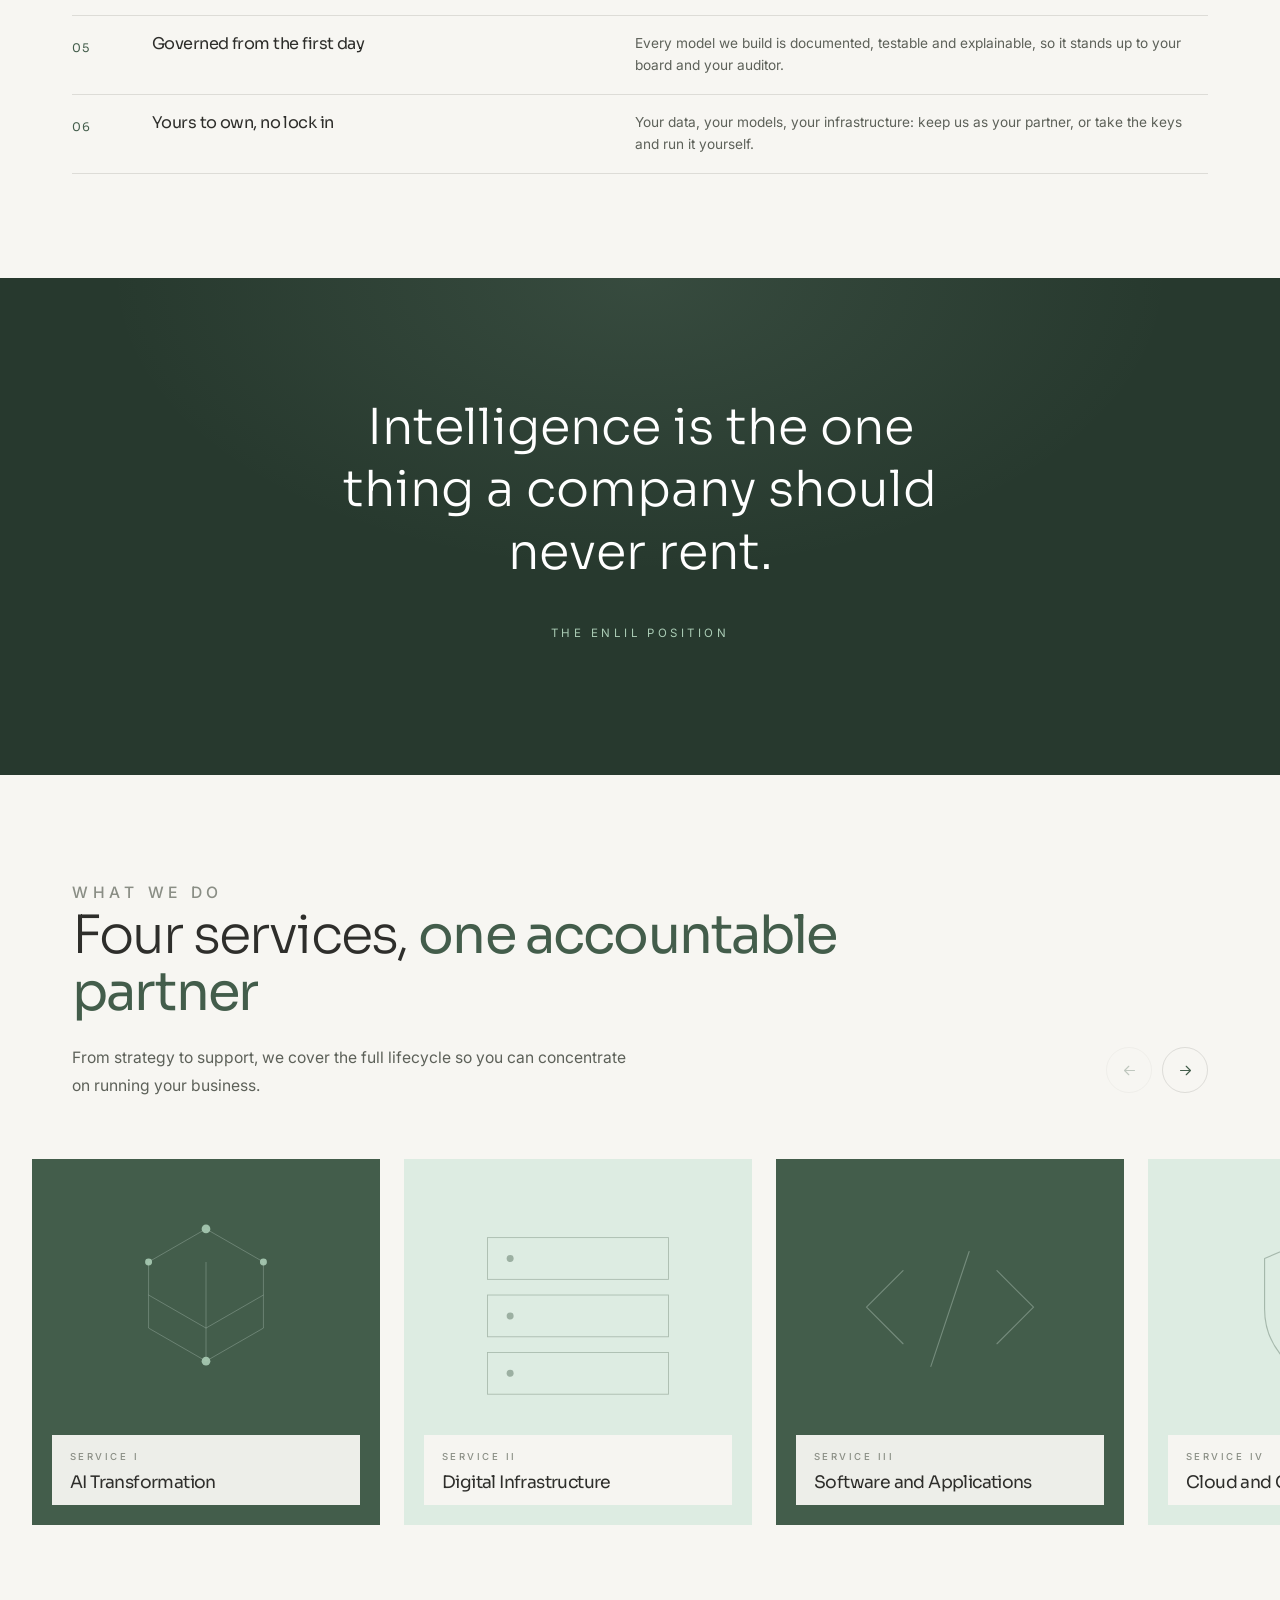
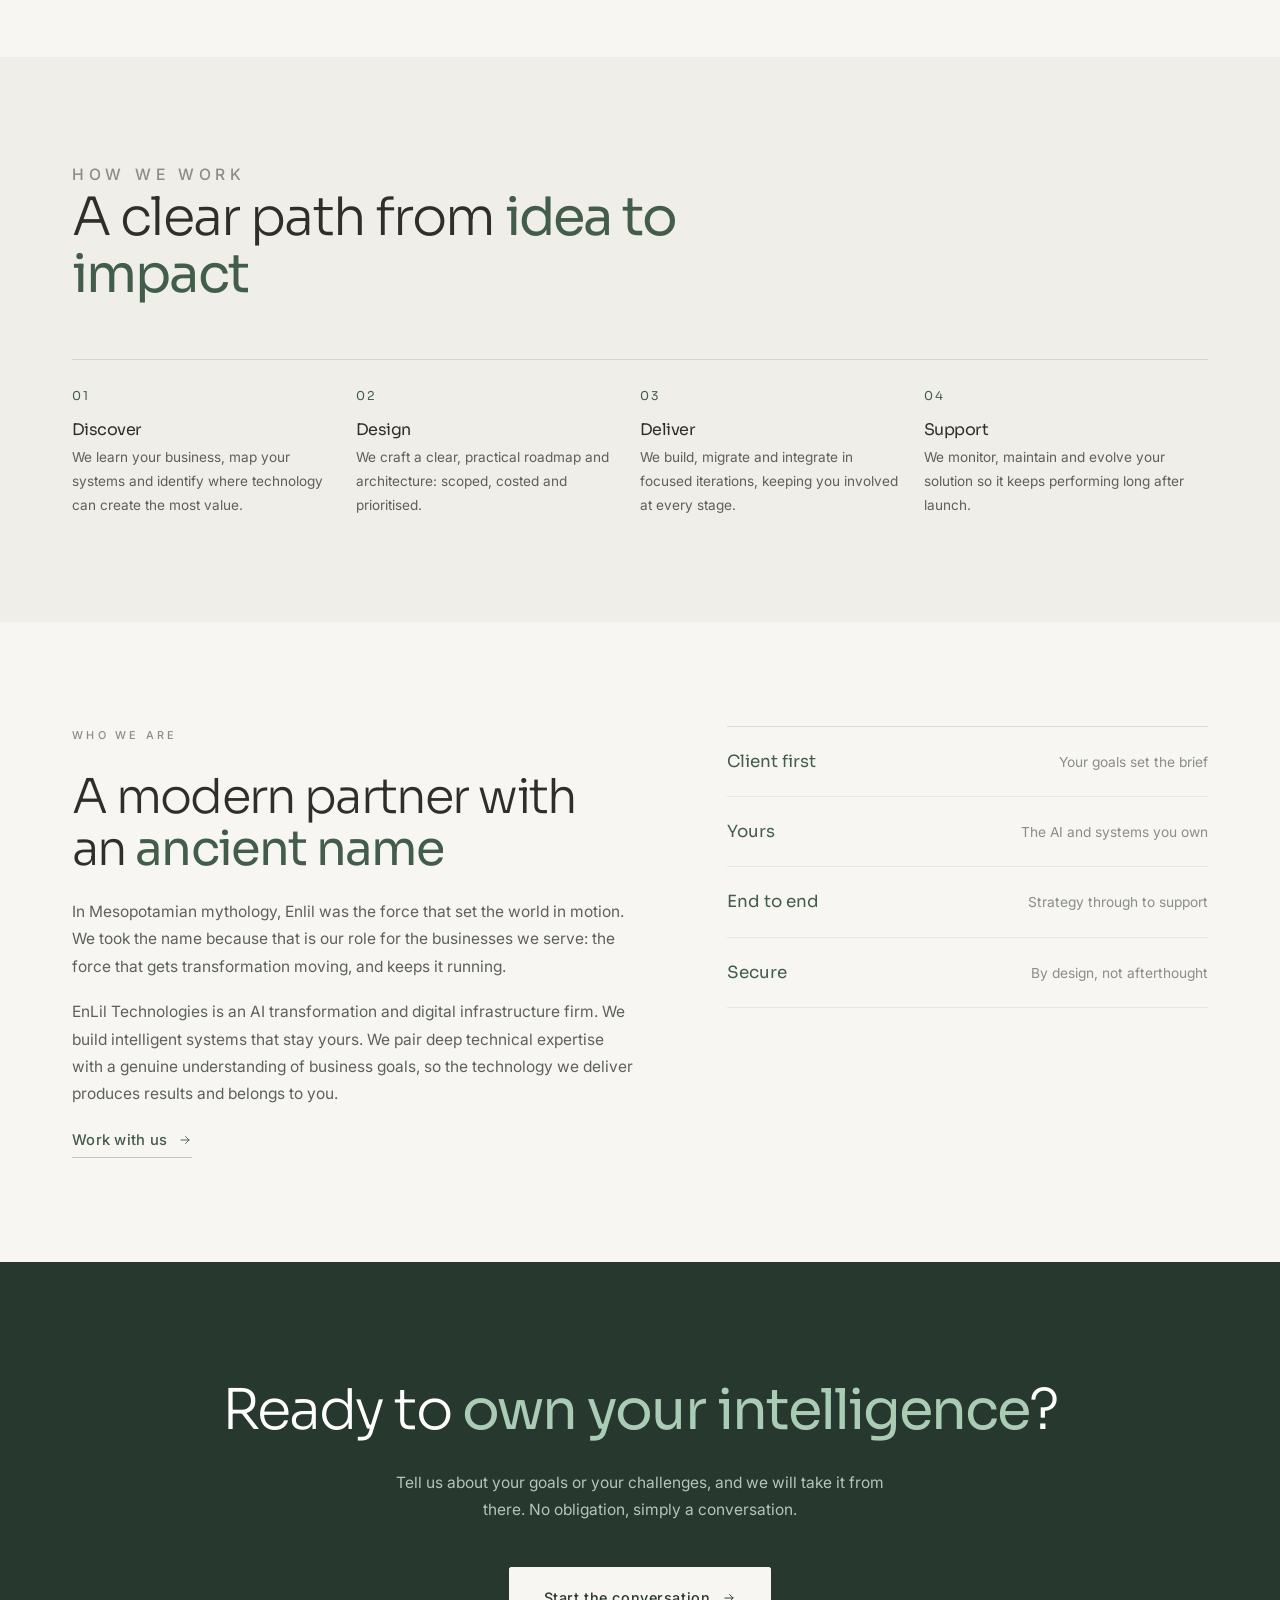
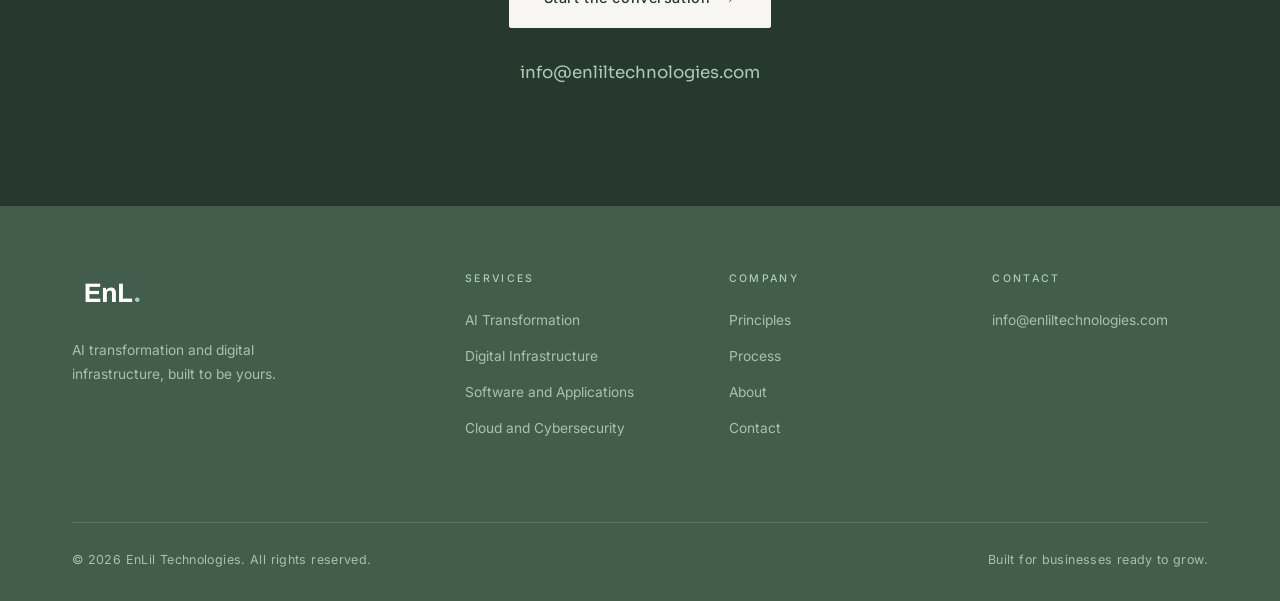
==== commit 742bf006: "Remove all Prax Labs references from the site Co-Authored-By: Claude Opus 5.5 <noreply@anthropic.com" ====
--- a/index.html
+++ b/index.html
@@ -4,11 +4,11 @@
   <meta charset="UTF-8" />
   <meta name="viewport" content="width=device-width, initial-scale=1.0" />
   <title>EnLil Technologies Â· AI Transformation and Digital Infrastructure</title>
-  <meta name="description" content="EnLil Technologies builds artificial intelligence that belongs to the business using it, trained on your own data and kept behind your own walls, together with the infrastructure and security beneath it. In partnership with Prax Labs." />
+  <meta name="description" content="EnLil Technologies builds artificial intelligence that belongs to the business using it, trained on your own data and kept behind your own walls, together with the infrastructure and security beneath it." />
   <link rel="preconnect" href="https://fonts.googleapis.com" />
   <link rel="preconnect" href="https://fonts.gstatic.com" crossorigin />
   <link href="https://fonts.googleapis.com/css2?family=Sora:wght@200;300;400;500;600&family=Inter:wght@400;450;500&display=swap" rel="stylesheet" />
-  <link rel="stylesheet" href="styles-v2.css?v=20261020a" />
+  <link rel="stylesheet" href="styles-v2.css?v=20261120a" />
   <link rel="icon" type="image/png" href="assets/favicon.png" />
 </head>
 <body>
@@ -73,24 +73,6 @@
       <span>Security by design</span>
       <span>No lock in, ever</span>
     </div>
-  </div>
-</section>
-
-<!-- ================= PARTNER ================= -->
-<section class="partner-line">
-  <div class="container">
-    <span class="label">Built with our technology partner</span>
-    <a class="partner-mark" href="https://prax-labs.com/" target="_blank" rel="noopener">
-      <svg viewBox="0 0 40 40" fill="none" width="36" height="36" aria-hidden="true">
-        <circle cx="20" cy="14" r="9" stroke="#f0b429" stroke-width="3.2"/>
-        <circle cx="13.5" cy="25" r="9" stroke="#4a90e2" stroke-width="3.2"/>
-        <circle cx="26.5" cy="25" r="9" stroke="#d65a4a" stroke-width="3.2"/>
-      </svg>
-      <span>
-        <span class="name">Prax Labs</span><br />
-        <span class="sub">OraBrain sovereign AI platform</span>
-      </span>
-    </a>
   </div>
 </section>
 
@@ -289,7 +271,7 @@
       <p class="eyebrow">Who we are</p>
       <h2 class="split">A modern partner with an <em>ancient name</em></h2>
       <p>In Mesopotamian mythology, Enlil was the force that set the world in motion. We took the name because that is our role for the businesses we serve: the force that gets transformation moving, and keeps it running.</p>
-      <p>EnLil Technologies is an AI transformation and digital infrastructure firm. In partnership with Prax Labs, a Silicon Valley sovereign AI company, we build intelligent systems that stay yours. We pair deep technical expertise with a genuine understanding of business goals, so the technology we deliver produces results and belongs to you.</p>
+      <p>EnLil Technologies is an AI transformation and digital infrastructure firm. We build intelligent systems that stay yours. We pair deep technical expertise with a genuine understanding of business goals, so the technology we deliver produces results and belongs to you.</p>
       <a href="#contact" class="link">
         Work with us
         <svg viewBox="0 0 24 24" fill="none" stroke="currentColor" stroke-width="1.6" stroke-linecap="round" stroke-linejoin="round"><path d="M5 12h14M13 6l6 6-6 6"/></svg>
@@ -342,7 +324,6 @@
       <div class="footer-col">
         <h4>Contact</h4>
         <a href="#contact">info@enliltechnologies.com</a>
-        <a href="https://prax-labs.com/" target="_blank" rel="noopener">Prax Labs</a>
       </div>
     </div>
     <div class="footer-bottom">
--- a/styles-v2.css
+++ b/styles-v2.css
@@ -146,14 +146,6 @@
 .section-head h2 em { font-style: normal; color: var(--forest); font-weight: 400; }
 .section-head p { font-size: 0.98rem; margin: 0; max-width: 560px; }
 
-/* ---------- Partner line ---------- */
-.partner-line { padding: 46px 0; border-top: 1px solid var(--line-soft); border-bottom: 1px solid var(--line-soft); }
-.partner-line .container { display: flex; align-items: center; justify-content: space-between; gap: 30px; flex-wrap: wrap; }
-.partner-line .label { font-size: 0.68rem; text-transform: uppercase; letter-spacing: 0.3em; color: var(--muted); }
-.partner-mark { display: inline-flex; align-items: center; gap: 16px; }
-.partner-mark .name { font-family: "Sora", system-ui, sans-serif; font-size: 1.12rem; color: var(--ink); }
-.partner-mark .sub { font-size: 0.84rem; color: var(--muted); }
-
 /* ---------- Editorial numbered list ---------- */
 .ed-item {
   display: grid; grid-template-columns: 56px 1fr 1.25fr; gap: 24px;
@@ -334,10 +326,6 @@
 .fact { transition: padding-left 0.45s var(--ease); }
 .fact:hover { padding-left: 10px; }
 
-/* partner mark */
-.partner-mark svg { transition: transform 0.7s var(--ease); }
-.partner-mark:hover svg { transform: rotate(120deg); }
-
 @media (prefers-reduced-motion: reduce) {
   * { animation: none !important; transition-duration: 0.01ms !important; }
   .w > span, .mask > span { transform: none !important; opacity: 1 !important; }
@@ -446,8 +434,6 @@
   /* bands between sections */
   .marks { padding: 22px 0; }
   .marks-row { grid-template-columns: repeat(2, 1fr); gap: 12px 18px; }
-  .partner-line { padding: 26px 0; }
-  .partner-line .container { gap: 16px; }
 
   /* sections */
   .section { padding: 52px 0; }
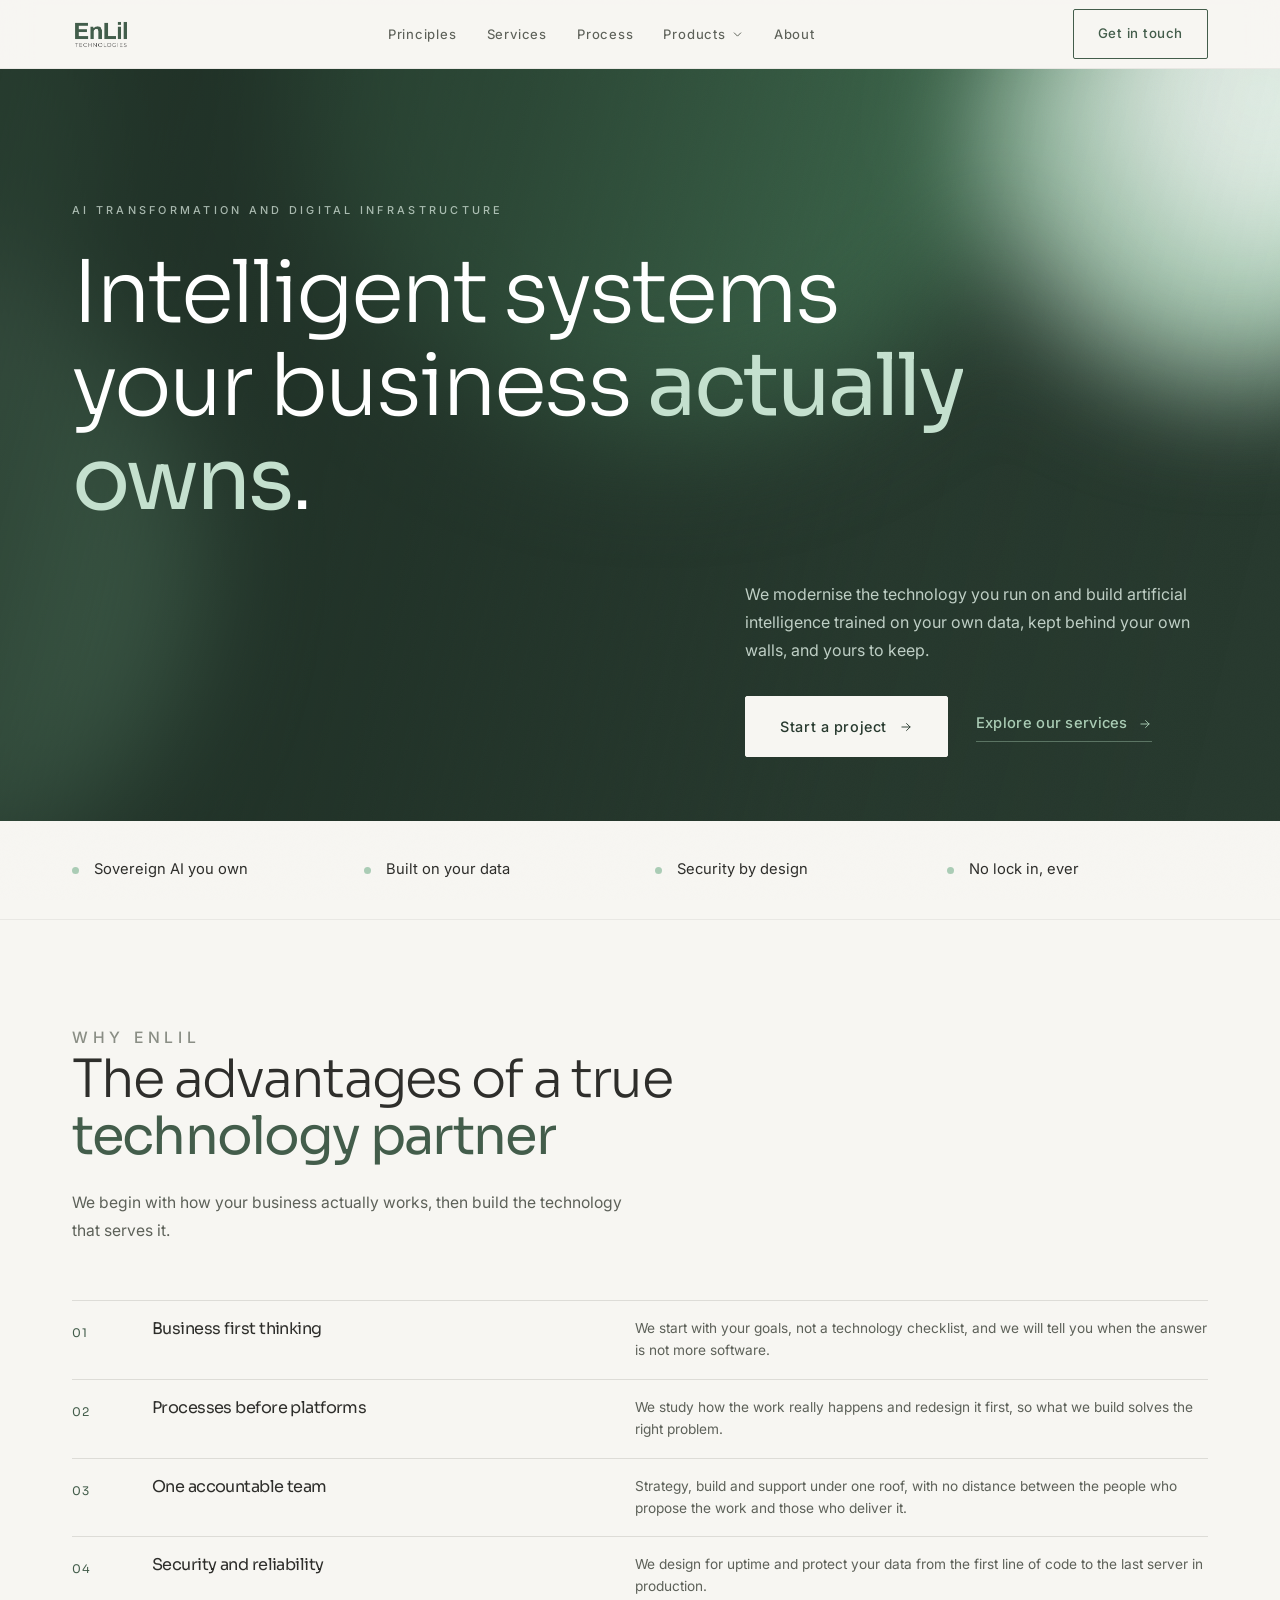
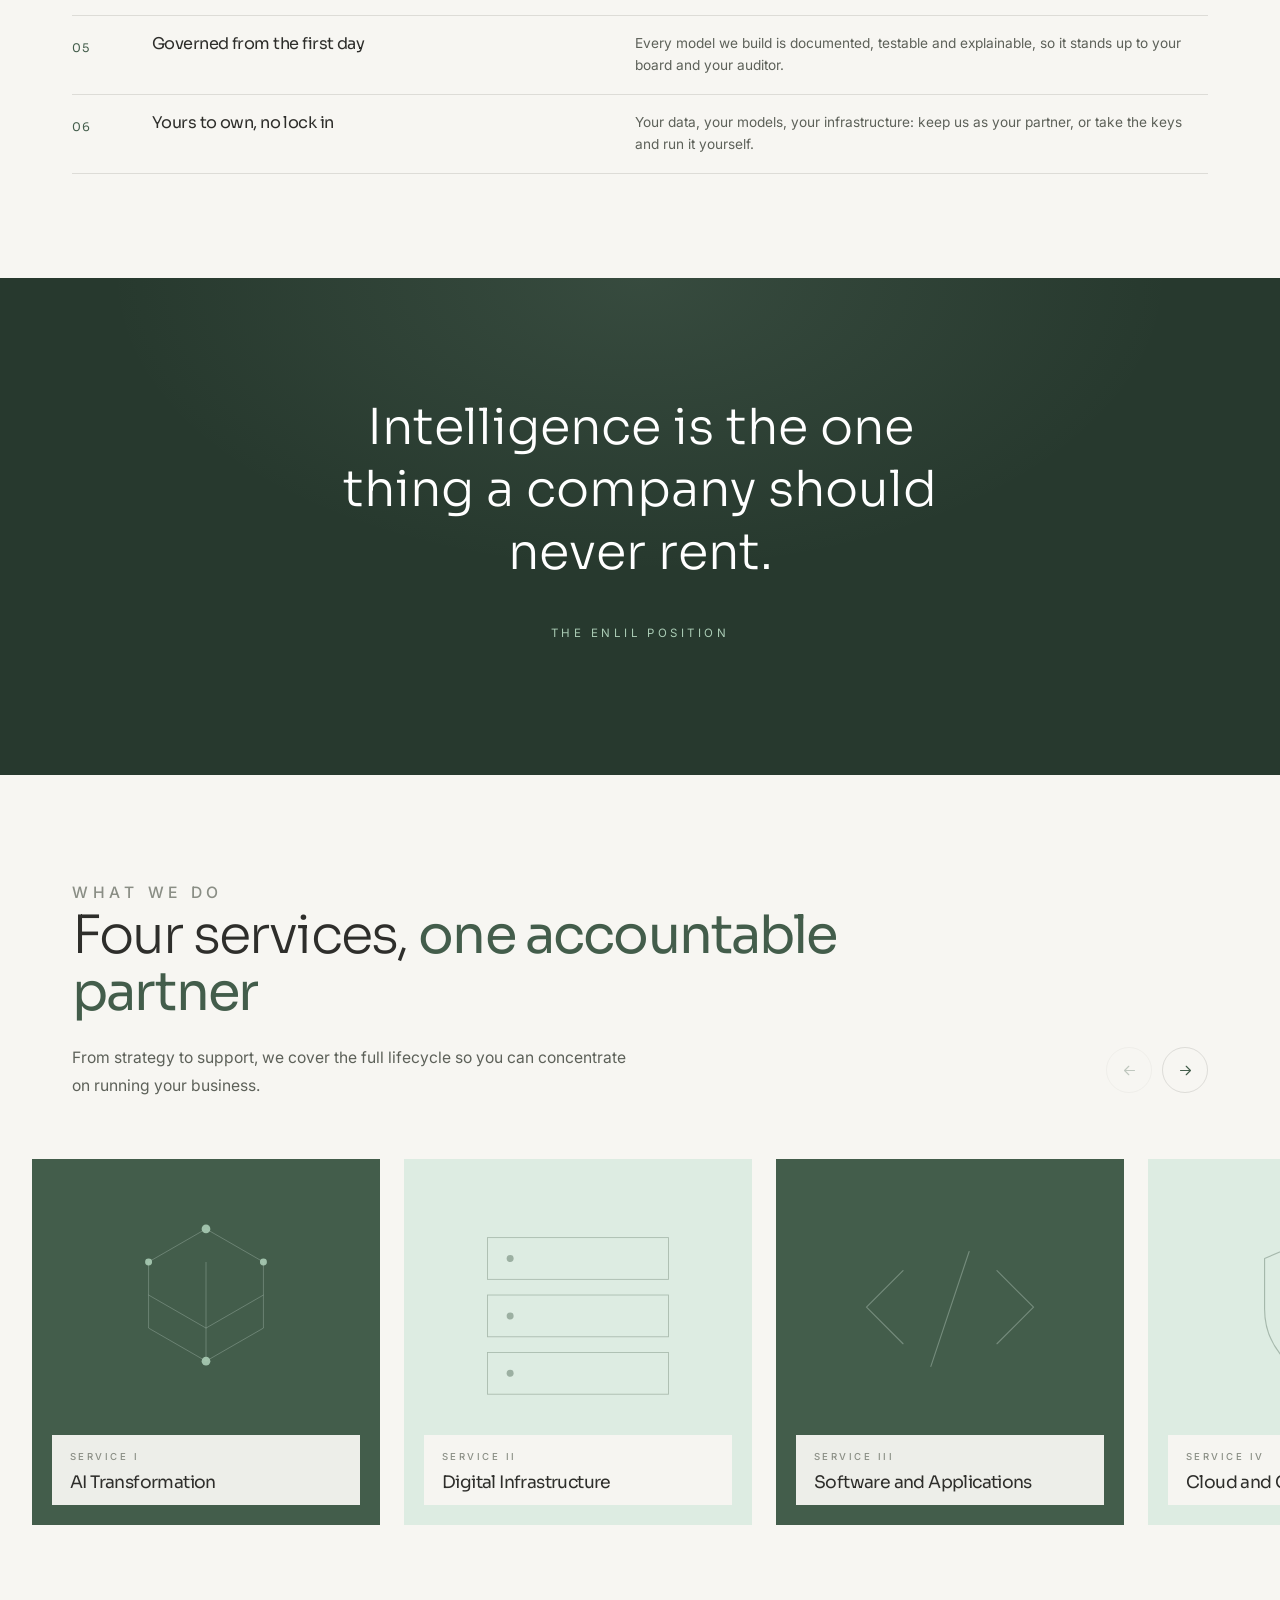
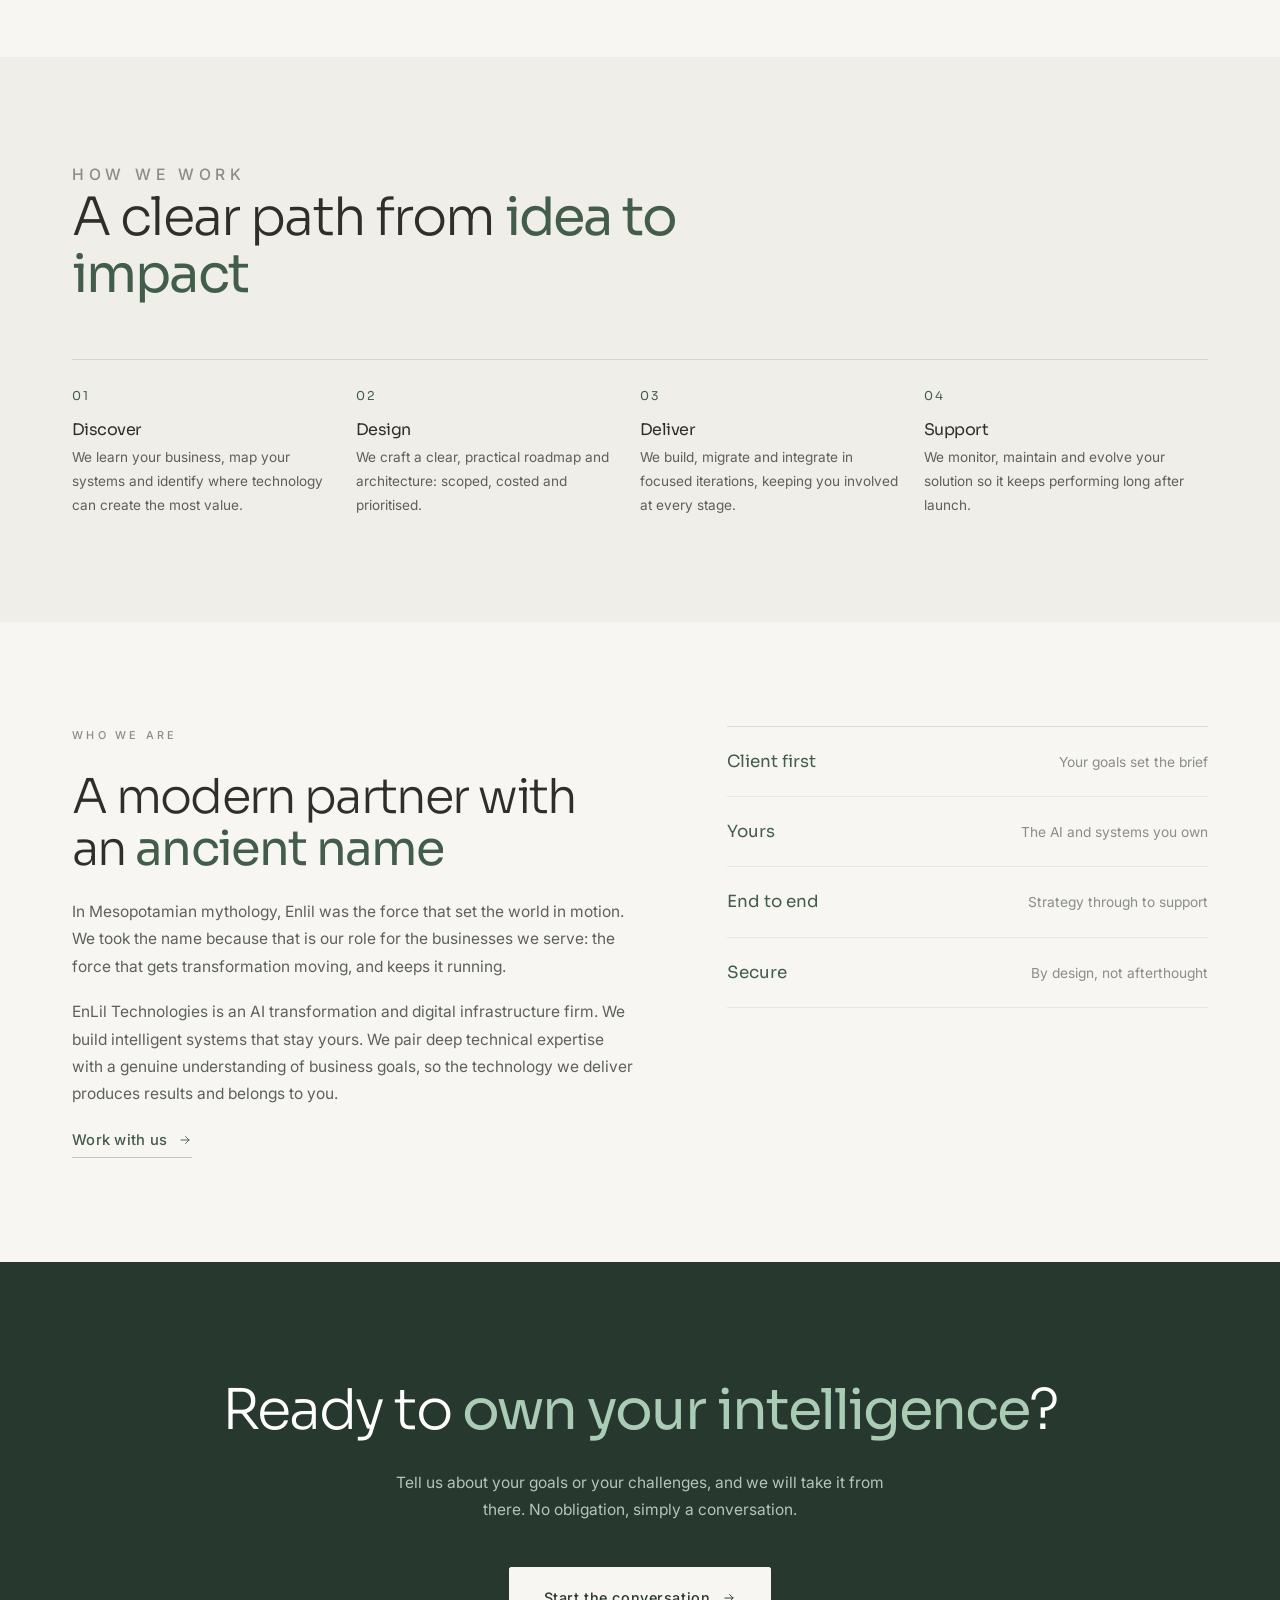
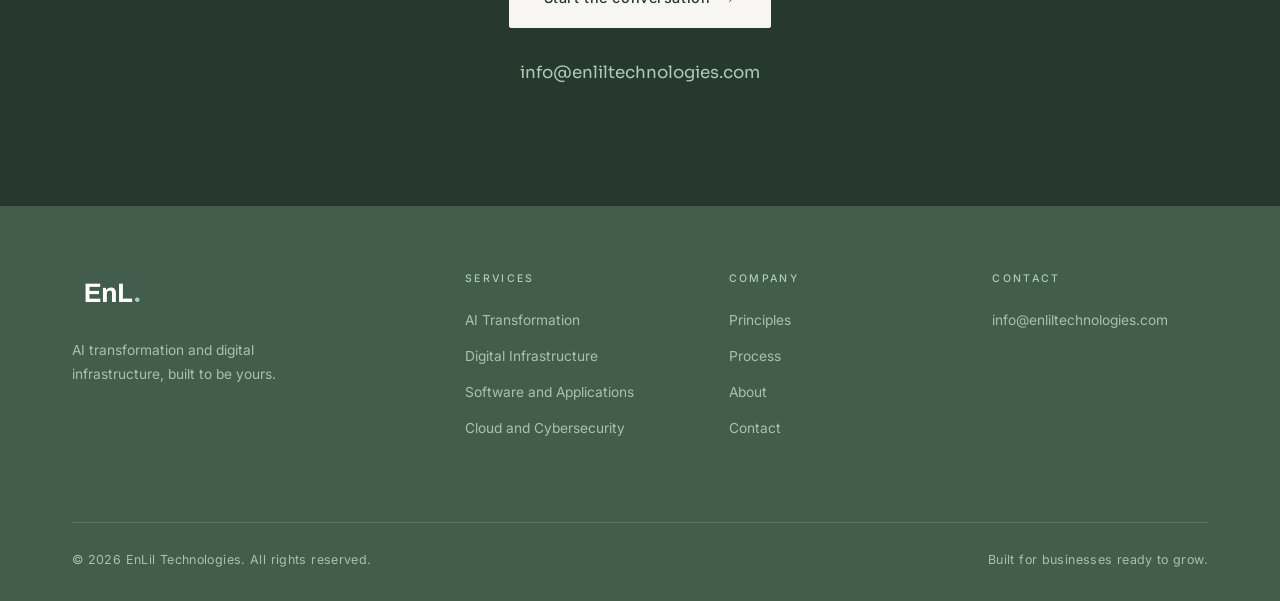
==== commit e2b646cf: "Add Products dropdown to the header with NubPro linking to nubpro.com Co-Authored-By: Claude Opus 5." ====
--- a/index.html
+++ b/index.html
@@ -8,7 +8,7 @@
   <link rel="preconnect" href="https://fonts.googleapis.com" />
   <link rel="preconnect" href="https://fonts.gstatic.com" crossorigin />
   <link href="https://fonts.googleapis.com/css2?family=Sora:wght@200;300;400;500;600&family=Inter:wght@400;450;500&display=swap" rel="stylesheet" />
-  <link rel="stylesheet" href="styles-v2.css?v=20261120a" />
+  <link rel="stylesheet" href="styles-v2.css?v=20261120b" />
   <link rel="icon" type="image/png" href="assets/favicon.png" />
 </head>
 <body>
@@ -24,6 +24,19 @@
       <a href="#principles">Principles</a>
       <a href="#services">Services</a>
       <a href="#process">Process</a>
+      <div class="nav-drop" id="nav-drop">
+        <button class="nav-drop-btn" type="button" aria-expanded="false" aria-controls="products-menu">
+          Products
+          <svg class="chev" viewBox="0 0 24 24" fill="none" stroke="currentColor" stroke-width="1.8" stroke-linecap="round" stroke-linejoin="round" aria-hidden="true"><path d="M6 9l6 6 6-6"/></svg>
+        </button>
+        <div class="drop-panel" id="products-menu">
+          <a href="#contact"><span class="dt">Banking and Finance</span><span class="dd">Private AI for banks, insurers and fintechs</span></a>
+          <a href="https://nubpro.com" target="_blank" rel="noopener"><span class="dt">NubPro <svg class="ext" viewBox="0 0 24 24" fill="none" stroke="currentColor" stroke-width="1.8" stroke-linecap="round" stroke-linejoin="round" aria-hidden="true"><path d="M7 17L17 7M9 7h8v8"/></svg></span><span class="dd">Students: our study app</span></a>
+          <a href="#contact"><span class="dt">Construction and Engineering</span><span class="dd">Project documents, knowledge and site reporting</span></a>
+          <a href="#contact"><span class="dt">Retail</span><span class="dd">Sales, inventory and customer insight</span></a>
+          <a href="#contact"><span class="dt">Legal</span><span class="dd">Grounded legal research and contract review</span></a>
+        </div>
+      </div>
       <a href="#about">About</a>
     </nav>
     <div class="nav-actions">
@@ -345,7 +358,12 @@
     var o = n.classList.toggle('open');
     t.setAttribute('aria-expanded', o ? 'true' : 'false');
   });
-  n.addEventListener('click', function (e) { if (e.target.tagName === 'A') n.classList.remove('open'); });
+  var dw = document.getElementById('nav-drop'), db = dw.querySelector('.nav-drop-btn');
+  function setDrop(o) { dw.classList.toggle('open', o); db.setAttribute('aria-expanded', o ? 'true' : 'false'); }
+  db.addEventListener('click', function (e) { e.stopPropagation(); setDrop(!dw.classList.contains('open')); });
+  document.addEventListener('click', function (e) { if (!dw.contains(e.target)) setDrop(false); });
+  document.addEventListener('keydown', function (e) { if (e.key === 'Escape') { setDrop(false); db.blur(); } });
+  n.addEventListener('click', function (e) { var a = e.target.closest('a'); if (a) { n.classList.remove('open'); t.setAttribute('aria-expanded', 'false'); setDrop(false); } });
 
   /* split headings into masked words */
   function splitWords(el) {
--- a/styles-v2.css
+++ b/styles-v2.css
@@ -112,6 +112,36 @@
 }
 .main-nav a:hover { color: var(--forest); }
 .main-nav a:hover::after { right: 0; }
+/* Products dropdown */
+.nav-drop { position: relative; }
+.nav-drop-btn {
+  display: inline-flex; align-items: center; gap: 5px; background: none; border: 0; cursor: pointer;
+  font: inherit; font-size: 0.82rem; letter-spacing: 0.06em; color: var(--body); font-weight: 450;
+  padding: 3px 0; transition: color 0.35s var(--ease);
+}
+.nav-drop-btn .chev { width: 13px; height: 13px; transition: transform 0.35s var(--ease); }
+.nav-drop-btn:hover, .nav-drop.open .nav-drop-btn { color: var(--forest); }
+.nav-drop.open .chev { transform: rotate(180deg); }
+.drop-panel {
+  position: absolute; top: calc(100% + 20px); left: 50%; width: 320px;
+  transform: translate(-50%, 6px); opacity: 0; visibility: hidden;
+  background: var(--white); border: 1px solid var(--line); border-radius: 2px;
+  box-shadow: 0 18px 40px rgba(39, 57, 46, 0.12); padding: 8px;
+  transition: opacity 0.3s var(--ease), transform 0.3s var(--ease), visibility 0.3s;
+}
+.drop-panel::before { content: ""; position: absolute; left: 0; right: 0; top: -22px; height: 22px; }
+.nav-drop.open .drop-panel { opacity: 1; visibility: visible; transform: translate(-50%, 0); }
+@media (hover: hover) and (min-width: 721px) {
+  .nav-drop:hover .drop-panel { opacity: 1; visibility: visible; transform: translate(-50%, 0); }
+  .nav-drop:hover .chev { transform: rotate(180deg); }
+  .nav-drop:hover .nav-drop-btn { color: var(--forest); }
+}
+.main-nav .drop-panel a { display: block; padding: 11px 14px; letter-spacing: 0; border-radius: 2px; transition: background 0.25s var(--ease); }
+.main-nav .drop-panel a::after { display: none; }
+.main-nav .drop-panel a:hover { background: var(--sage-pale); }
+.drop-panel .dt { display: flex; align-items: center; gap: 6px; font-size: 0.86rem; color: var(--ink); font-weight: 500; }
+.drop-panel .dd { display: block; margin-top: 2px; font-size: 0.76rem; color: var(--muted); line-height: 1.45; }
+.drop-panel .ext { width: 12px; height: 12px; color: var(--forest); }
 .nav-actions { display: flex; align-items: center; gap: 18px; }
 .nav-actions .btn { padding: 12px 24px; font-size: 0.83rem; }
 .nav-toggle { display: none; flex-direction: column; gap: 6px; background: none; border: 0; cursor: pointer; padding: 8px; }
@@ -246,6 +276,16 @@
   }
   .main-nav.open { display: flex; }
   .main-nav a { padding: 13px 0; width: 100%; }
+  .nav-drop { width: 100%; }
+  .nav-drop-btn { width: 100%; justify-content: space-between; padding: 13px 0; }
+  .drop-panel {
+    position: static; width: auto; transform: none; box-shadow: none; border: 0;
+    border-left: 1px solid var(--line); margin: 0 0 8px 2px; padding: 0 0 0 14px; display: none;
+    opacity: 1; visibility: visible; background: transparent;
+  }
+  .nav-drop.open .drop-panel { display: block; transform: none; }
+  .main-nav .drop-panel a { padding: 9px 0; width: 100%; }
+  .main-nav .drop-panel a:hover { background: none; }
   .nav-toggle { display: flex; }
   .nav-inner { height: 58px; }
   .brand-logo { height: 27px; }
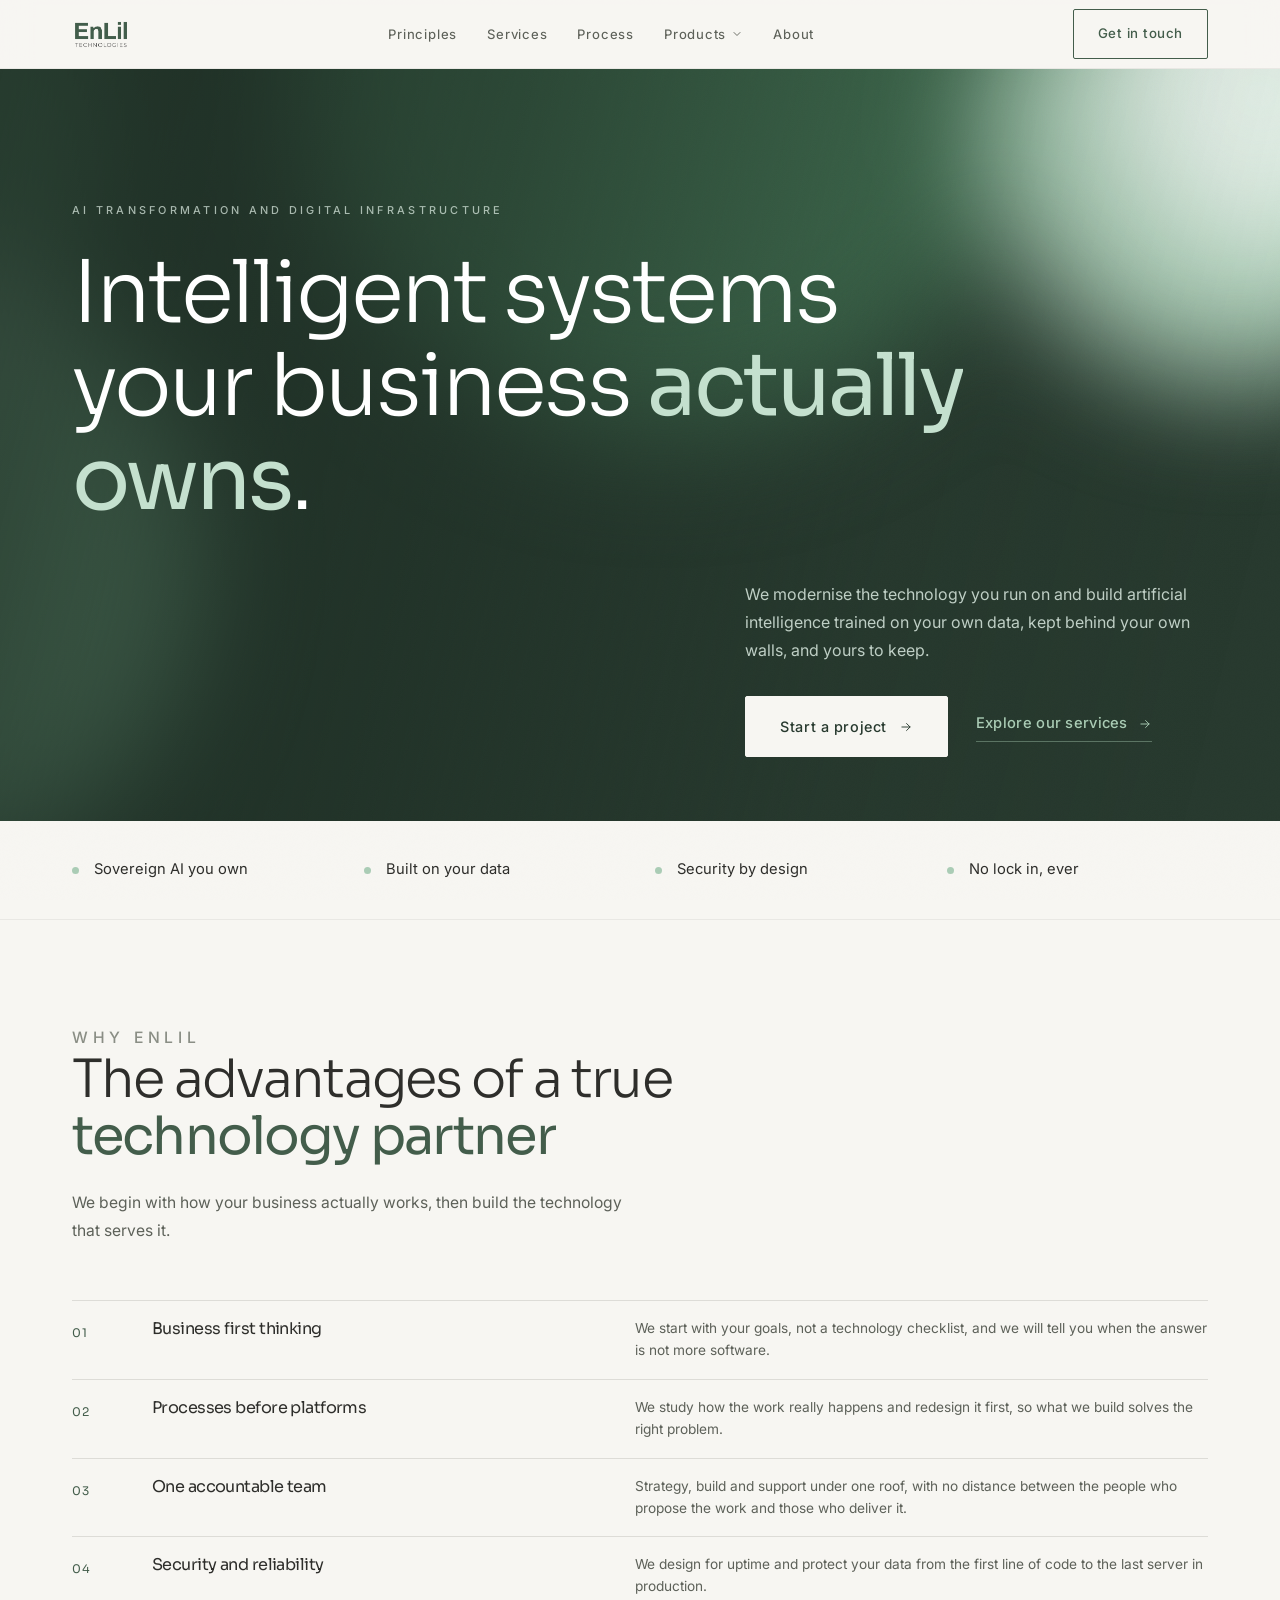
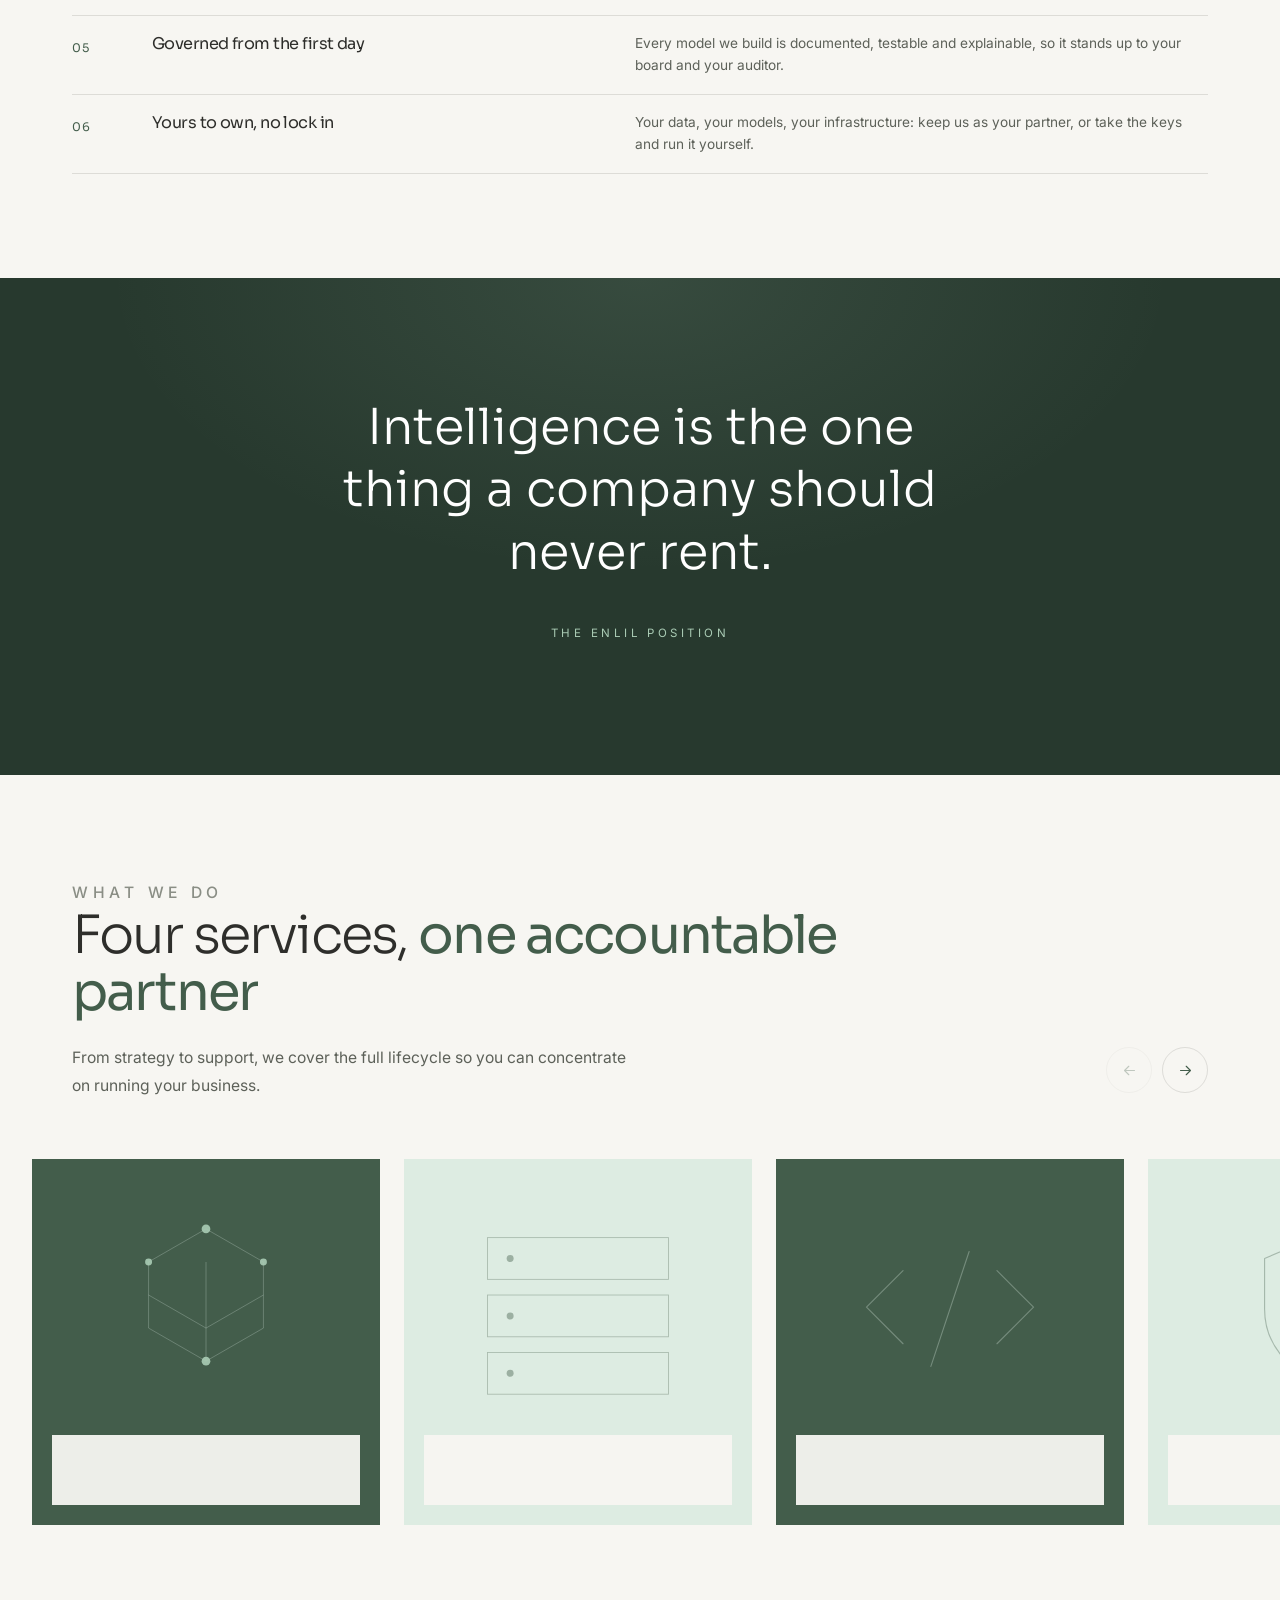
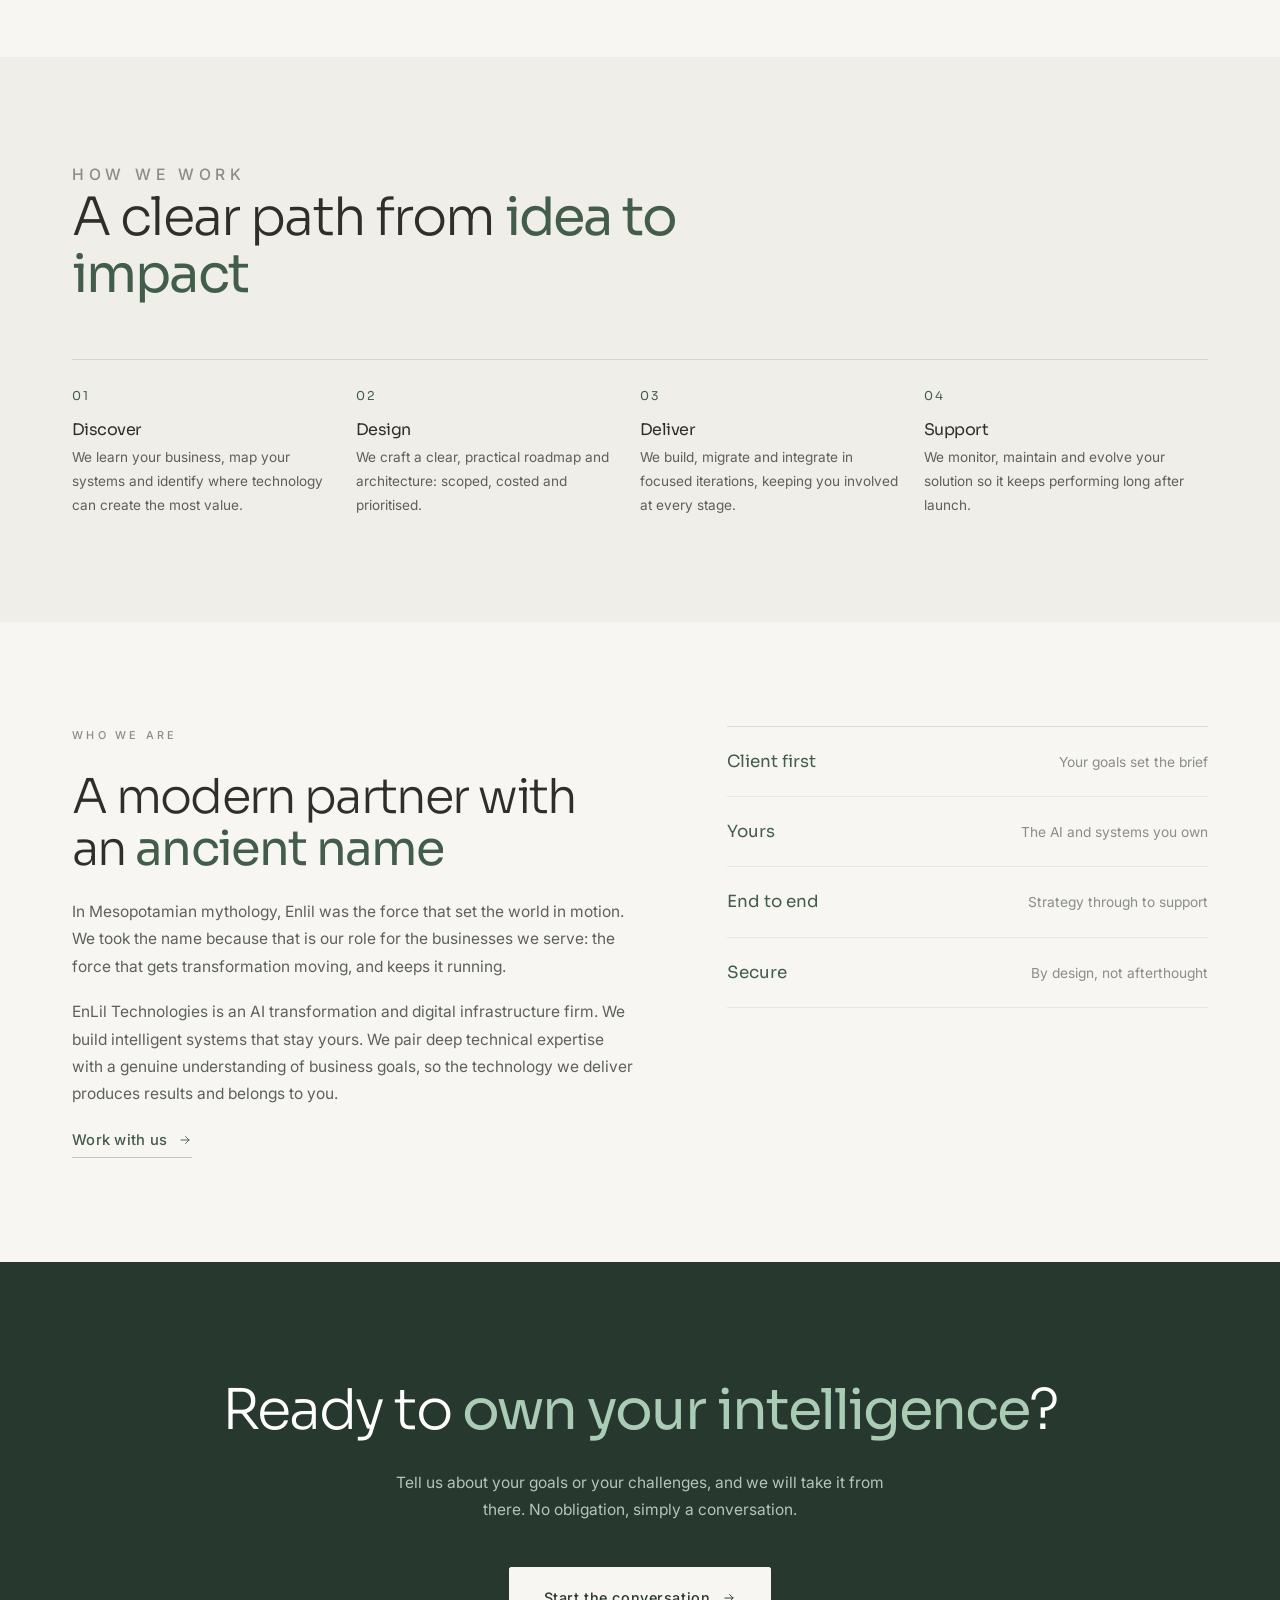
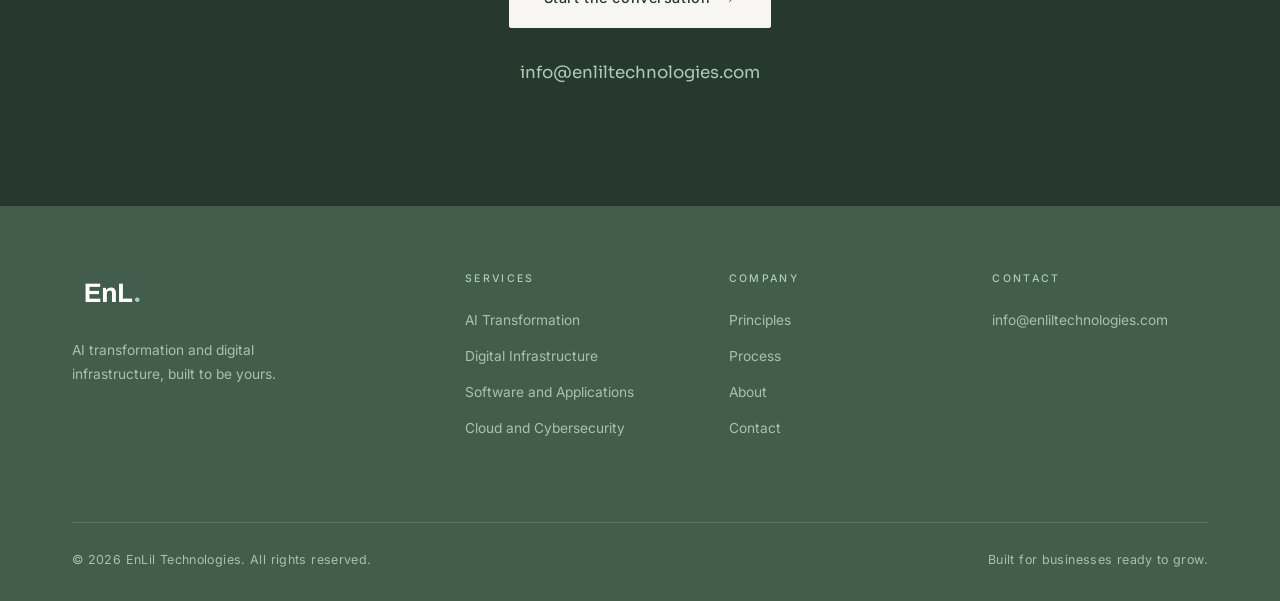
==== commit 1cadb291: "Restyle the Products panel as a full width editorial band matching the site Co-Authored-By: Claude O" ====
--- a/index.html
+++ b/index.html
@@ -8,7 +8,7 @@
   <link rel="preconnect" href="https://fonts.googleapis.com" />
   <link rel="preconnect" href="https://fonts.gstatic.com" crossorigin />
   <link href="https://fonts.googleapis.com/css2?family=Sora:wght@200;300;400;500;600&family=Inter:wght@400;450;500&display=swap" rel="stylesheet" />
-  <link rel="stylesheet" href="styles-v2.css?v=20261120b" />
+  <link rel="stylesheet" href="styles-v2.css?v=20261121c" />
   <link rel="icon" type="image/png" href="assets/favicon.png" />
 </head>
 <body>
@@ -30,11 +30,21 @@
           <svg class="chev" viewBox="0 0 24 24" fill="none" stroke="currentColor" stroke-width="1.8" stroke-linecap="round" stroke-linejoin="round" aria-hidden="true"><path d="M6 9l6 6 6-6"/></svg>
         </button>
         <div class="drop-panel" id="products-menu">
-          <a href="#contact"><span class="dt">Banking and Finance</span><span class="dd">Private AI for banks, insurers and fintechs</span></a>
-          <a href="https://nubpro.com" target="_blank" rel="noopener"><span class="dt">NubPro <svg class="ext" viewBox="0 0 24 24" fill="none" stroke="currentColor" stroke-width="1.8" stroke-linecap="round" stroke-linejoin="round" aria-hidden="true"><path d="M7 17L17 7M9 7h8v8"/></svg></span><span class="dd">Students: our study app</span></a>
-          <a href="#contact"><span class="dt">Construction and Engineering</span><span class="dd">Project documents, knowledge and site reporting</span></a>
-          <a href="#contact"><span class="dt">Retail</span><span class="dd">Sales, inventory and customer insight</span></a>
-          <a href="#contact"><span class="dt">Legal</span><span class="dd">Grounded legal research and contract review</span></a>
+          <div class="container">
+            <div class="drop-head">
+              <p class="eyebrow">Products and sectors</p>
+              <span class="drop-note">Sovereign AI, shaped for the way each industry works</span>
+            </div>
+            <div class="drop-grid">
+            <a href="#contact"><span class="dn">01</span><span class="dt">Banking and Finance<svg class="go" viewBox="0 0 24 24" fill="none" stroke="currentColor" stroke-width="1.6" stroke-linecap="round" stroke-linejoin="round" aria-hidden="true"><path d="M5 12h14M13 6l6 6-6 6"/></svg></span><span class="dd">Private AI for banks and fintechs</span></a>
+            <a href="https://nubpro.com" target="_blank" rel="noopener"><span class="dn">02</span><span class="dt">NubPro<svg class="go ext" viewBox="0 0 24 24" fill="none" stroke="currentColor" stroke-width="1.6" stroke-linecap="round" stroke-linejoin="round" aria-hidden="true"><path d="M7 17L17 7M9 7h8v8"/></svg></span><span class="dd">Students: our study app</span></a>
+            <a href="#contact"><span class="dn">03</span><span class="dt">Construction and Engineering<svg class="go" viewBox="0 0 24 24" fill="none" stroke="currentColor" stroke-width="1.6" stroke-linecap="round" stroke-linejoin="round" aria-hidden="true"><path d="M5 12h14M13 6l6 6-6 6"/></svg></span><span class="dd">Project documents, knowledge and site reporting</span></a>
+            <a href="#contact"><span class="dn">04</span><span class="dt">Retail<svg class="go" viewBox="0 0 24 24" fill="none" stroke="currentColor" stroke-width="1.6" stroke-linecap="round" stroke-linejoin="round" aria-hidden="true"><path d="M5 12h14M13 6l6 6-6 6"/></svg></span><span class="dd">Sales, inventory and customer insight</span></a>
+            <a href="#contact"><span class="dn">05</span><span class="dt">Legal<svg class="go" viewBox="0 0 24 24" fill="none" stroke="currentColor" stroke-width="1.6" stroke-linecap="round" stroke-linejoin="round" aria-hidden="true"><path d="M5 12h14M13 6l6 6-6 6"/></svg></span><span class="dd">Grounded legal research and contract review</span></a>
+            <a href="#contact"><span class="dn">06</span><span class="dt">Healthcare<svg class="go" viewBox="0 0 24 24" fill="none" stroke="currentColor" stroke-width="1.6" stroke-linecap="round" stroke-linejoin="round" aria-hidden="true"><path d="M5 12h14M13 6l6 6-6 6"/></svg></span><span class="dd">Secure AI for hospitals, clinics and insurers</span></a>
+            <a href="#contact"><span class="dn">07</span><span class="dt">Research and Development<svg class="go" viewBox="0 0 24 24" fill="none" stroke="currentColor" stroke-width="1.6" stroke-linecap="round" stroke-linejoin="round" aria-hidden="true"><path d="M5 12h14M13 6l6 6-6 6"/></svg></span><span class="dd">Private AI for labs, universities and research teams</span></a>
+            </div>
+          </div>
         </div>
       </div>
       <a href="#about">About</a>
--- a/styles-v2.css
+++ b/styles-v2.css
@@ -112,36 +112,74 @@
 }
 .main-nav a:hover { color: var(--forest); }
 .main-nav a:hover::after { right: 0; }
-/* Products dropdown */
-.nav-drop { position: relative; }
+/* Products dropdown: full width editorial band under the header */
+.site-header .nav-inner { position: static; }
+.nav-drop { position: static; }
 .nav-drop-btn {
-  display: inline-flex; align-items: center; gap: 5px; background: none; border: 0; cursor: pointer;
+  position: relative; display: inline-flex; align-items: center; gap: 5px; background: none; border: 0; cursor: pointer;
   font: inherit; font-size: 0.82rem; letter-spacing: 0.06em; color: var(--body); font-weight: 450;
   padding: 3px 0; transition: color 0.35s var(--ease);
 }
-.nav-drop-btn .chev { width: 13px; height: 13px; transition: transform 0.35s var(--ease); }
-.nav-drop-btn:hover, .nav-drop.open .nav-drop-btn { color: var(--forest); }
+.nav-drop-btn::before {
+  content: ""; position: absolute; left: 0; right: 100%; bottom: 0; height: 1px;
+  background: var(--forest); transition: right 0.5s var(--ease);
+}
+.nav-drop-btn::after { content: ""; position: absolute; left: -14px; right: -14px; top: 100%; height: 36px; }
+.nav-drop-btn .chev { width: 12px; height: 12px; transition: transform 0.45s var(--ease); }
+.nav-drop.open .nav-drop-btn { color: var(--forest); }
+.nav-drop.open .nav-drop-btn::before { right: 0; }
 .nav-drop.open .chev { transform: rotate(180deg); }
 .drop-panel {
-  position: absolute; top: calc(100% + 20px); left: 50%; width: 320px;
-  transform: translate(-50%, 6px); opacity: 0; visibility: hidden;
-  background: var(--white); border: 1px solid var(--line); border-radius: 2px;
-  box-shadow: 0 18px 40px rgba(39, 57, 46, 0.12); padding: 8px;
-  transition: opacity 0.3s var(--ease), transform 0.3s var(--ease), visibility 0.3s;
-}
-.drop-panel::before { content: ""; position: absolute; left: 0; right: 0; top: -22px; height: 22px; }
-.nav-drop.open .drop-panel { opacity: 1; visibility: visible; transform: translate(-50%, 0); }
+  position: absolute; top: 100%; left: 0; right: 0;
+  background: var(--bone); border-top: 1px solid var(--line-soft); border-bottom: 1px solid var(--line);
+  box-shadow: 0 40px 60px -40px rgba(39, 57, 46, 0.22);
+  opacity: 0; visibility: hidden; clip-path: inset(0 0 100% 0);
+  transition: opacity 0.45s var(--ease), clip-path 0.6s var(--ease), visibility 0.6s;
+}
+.nav-drop.open .drop-panel { opacity: 1; visibility: visible; clip-path: inset(0 0 -80px 0); }
 @media (hover: hover) and (min-width: 721px) {
-  .nav-drop:hover .drop-panel { opacity: 1; visibility: visible; transform: translate(-50%, 0); }
+  .nav-drop:hover .nav-drop-btn { color: var(--forest); }
+  .nav-drop:hover .nav-drop-btn::before { right: 0; }
   .nav-drop:hover .chev { transform: rotate(180deg); }
-  .nav-drop:hover .nav-drop-btn { color: var(--forest); }
-}
-.main-nav .drop-panel a { display: block; padding: 11px 14px; letter-spacing: 0; border-radius: 2px; transition: background 0.25s var(--ease); }
-.main-nav .drop-panel a::after { display: none; }
-.main-nav .drop-panel a:hover { background: var(--sage-pale); }
-.drop-panel .dt { display: flex; align-items: center; gap: 6px; font-size: 0.86rem; color: var(--ink); font-weight: 500; }
-.drop-panel .dd { display: block; margin-top: 2px; font-size: 0.76rem; color: var(--muted); line-height: 1.45; }
-.drop-panel .ext { width: 12px; height: 12px; color: var(--forest); }
+  .nav-drop:hover .drop-panel { opacity: 1; visibility: visible; clip-path: inset(0 0 -80px 0); }
+}
+.drop-panel > .container { padding-top: 30px; padding-bottom: 34px; }
+.drop-head { display: flex; align-items: baseline; justify-content: space-between; gap: 24px; margin-bottom: 20px; }
+.drop-head .eyebrow { margin: 0; }
+.drop-note { font-size: 0.82rem; color: var(--muted); }
+.drop-grid { display: grid; grid-template-columns: repeat(7, minmax(0, 1fr)); border-top: 1px solid var(--line); }
+.main-nav .drop-grid a {
+  position: relative; display: block; padding: 20px 18px 22px; letter-spacing: 0;
+  border-left: 1px solid var(--line-soft); color: inherit;
+}
+.main-nav .drop-grid a:first-child { border-left: 0; padding-left: 0; }
+.main-nav .drop-grid a::after {
+  content: ""; position: absolute; left: 0; right: 0; top: -1px; bottom: auto; height: 1px;
+  background: var(--forest); transform: scaleX(0); transform-origin: left; transition: transform 0.55s var(--ease);
+}
+.main-nav .drop-grid a:hover::after { transform: scaleX(1); right: 0; }
+.drop-grid .dn {
+  display: block; font-family: "Sora", system-ui, sans-serif; font-size: 0.72rem; letter-spacing: 0.14em;
+  color: var(--forest); margin-bottom: 14px; transition: transform 0.55s var(--ease);
+}
+.drop-grid .dt {
+  display: flex; align-items: center; gap: 8px; font-family: "Sora", system-ui, sans-serif;
+  font-size: 0.92rem; font-weight: 400; color: var(--ink); line-height: 1.35;
+  transition: transform 0.55s var(--ease), color 0.4s var(--ease);
+}
+.drop-grid .dd { display: block; margin-top: 8px; font-size: 0.78rem; color: var(--muted); line-height: 1.55; }
+.drop-grid .go { width: 13px; height: 13px; flex: none; color: var(--forest); opacity: 0; transform: translateX(-6px); transition: opacity 0.4s var(--ease), transform 0.5s var(--ease); }
+.drop-grid .go.ext { opacity: 1; transform: none; }
+.drop-grid a:hover .dt { color: var(--forest); transform: translateX(4px); }
+.drop-grid a:hover .dn { transform: translateX(4px); }
+.drop-grid a:hover .go { opacity: 1; transform: translateX(0); }
+@media (max-width: 1080px) and (min-width: 721px) {
+  .drop-grid { grid-template-columns: repeat(4, minmax(0, 1fr)); }
+  .main-nav .drop-grid a:nth-child(5) { border-left: 0; padding-left: 0; }
+  .main-nav .drop-grid a:nth-child(n+5) { border-top: 1px solid var(--line-soft); }
+  .drop-note { display: none; }
+}
+
 .nav-actions { display: flex; align-items: center; gap: 18px; }
 .nav-actions .btn { padding: 12px 24px; font-size: 0.83rem; }
 .nav-toggle { display: none; flex-direction: column; gap: 6px; background: none; border: 0; cursor: pointer; padding: 8px; }
@@ -270,7 +308,7 @@
 @media (max-width: 720px) {
   .container { padding: 0 22px; }
   .main-nav {
-    position: absolute; top: 92px; left: 0; right: 0; display: none;
+    position: absolute; top: 100%; left: 0; right: 0; display: none;
     flex-direction: column; align-items: flex-start; gap: 0;
     background: var(--bone); border-bottom: 1px solid var(--line); padding: 12px 22px 22px;
   }
@@ -278,14 +316,21 @@
   .main-nav a { padding: 13px 0; width: 100%; }
   .nav-drop { width: 100%; }
   .nav-drop-btn { width: 100%; justify-content: space-between; padding: 13px 0; }
+  .nav-drop-btn::before, .nav-drop-btn::after { display: none; }
   .drop-panel {
-    position: static; width: auto; transform: none; box-shadow: none; border: 0;
-    border-left: 1px solid var(--line); margin: 0 0 8px 2px; padding: 0 0 0 14px; display: none;
-    opacity: 1; visibility: visible; background: transparent;
+    position: static; display: none; box-shadow: none; border: 0; background: transparent;
+    opacity: 1; visibility: visible; clip-path: none; margin: 0 0 10px;
   }
-  .nav-drop.open .drop-panel { display: block; transform: none; }
-  .main-nav .drop-panel a { padding: 9px 0; width: 100%; }
-  .main-nav .drop-panel a:hover { background: none; }
+  .nav-drop.open .drop-panel { display: block; clip-path: none; }
+  .drop-panel > .container { padding: 0; }
+  .drop-head { display: none; }
+  .drop-grid { grid-template-columns: 1fr; border-top: 0; border-left: 1px solid var(--line); padding-left: 16px; }
+  .main-nav .drop-grid a, .main-nav .drop-grid a:first-child { padding: 10px 0; border-left: 0; display: grid; grid-template-columns: 30px 1fr; column-gap: 4px; }
+  .main-nav .drop-grid a::after { display: none; }
+  .drop-grid .dn { margin: 3px 0 0; grid-row: span 2; }
+  .drop-grid .dd { margin-top: 3px; }
+  .drop-grid .go { display: none; }
+  .drop-grid .go.ext { display: block; }
   .nav-toggle { display: flex; }
   .nav-inner { height: 58px; }
   .brand-logo { height: 27px; }
